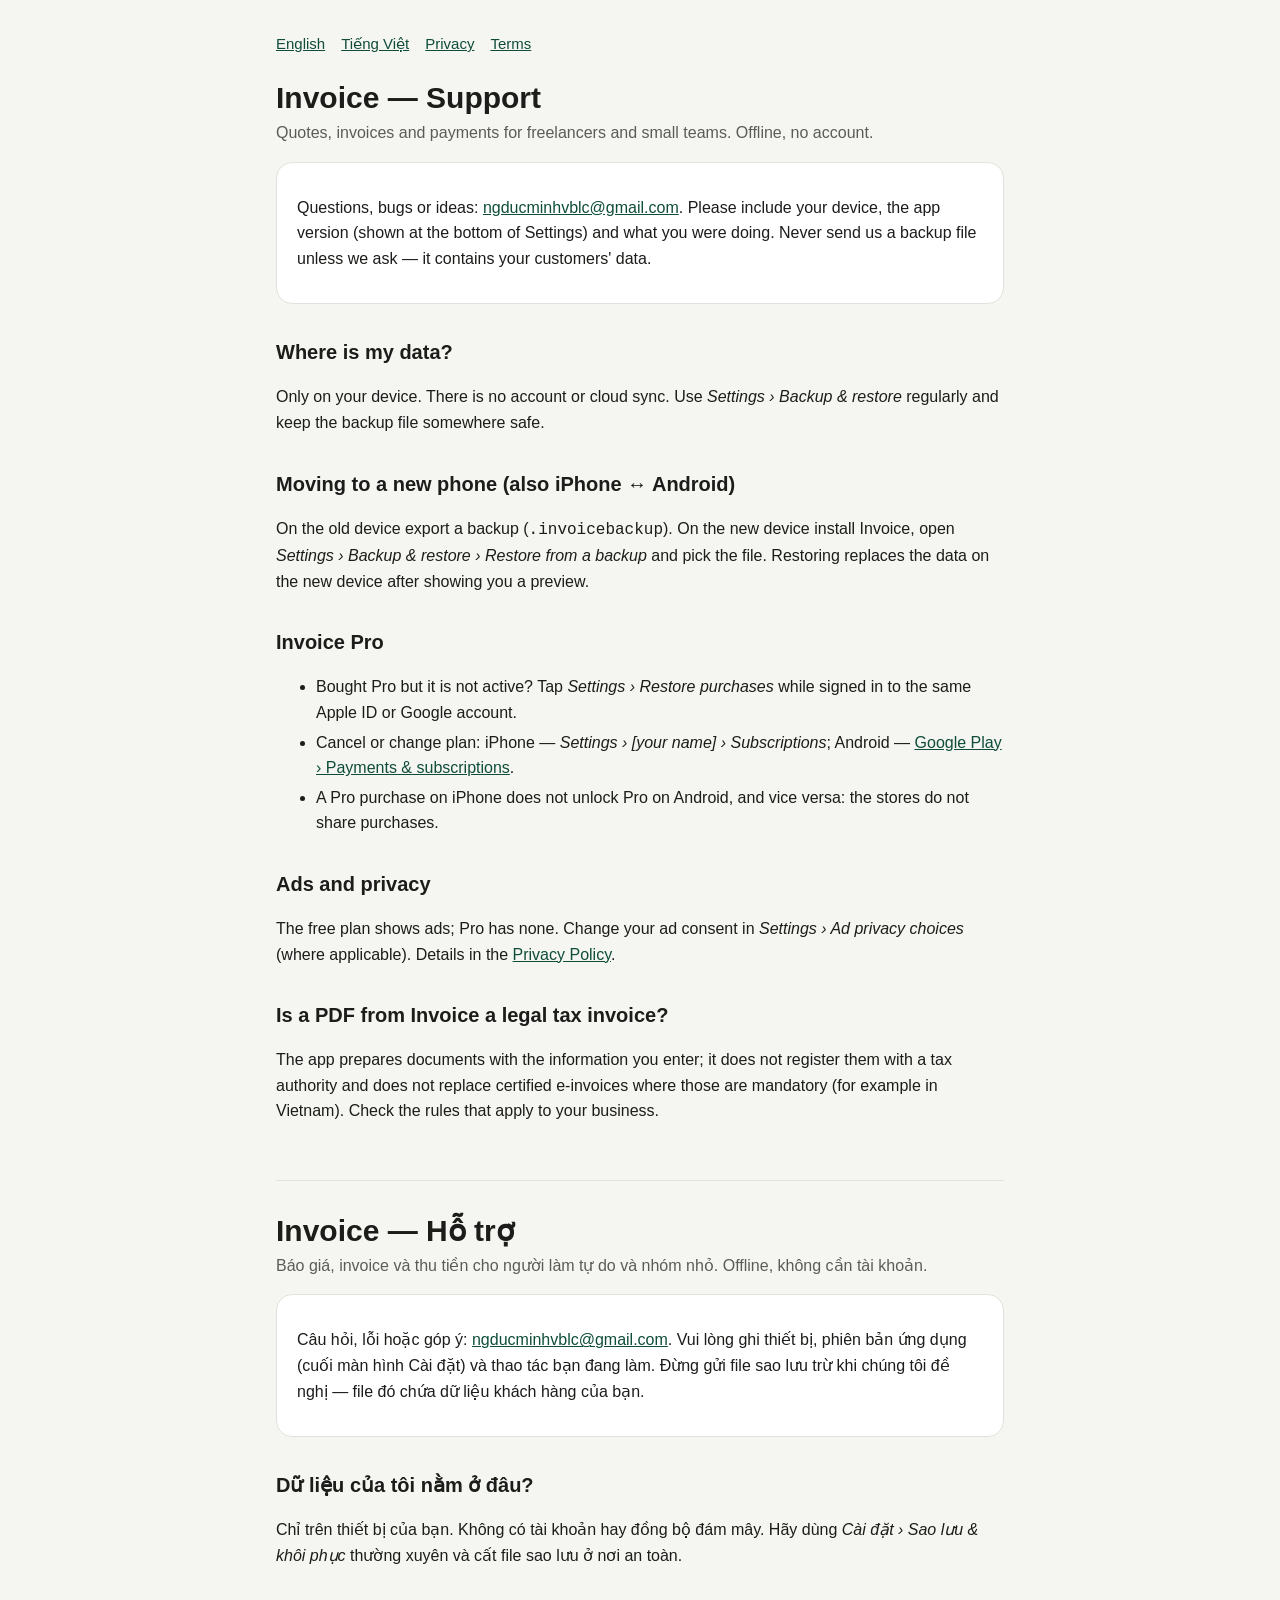
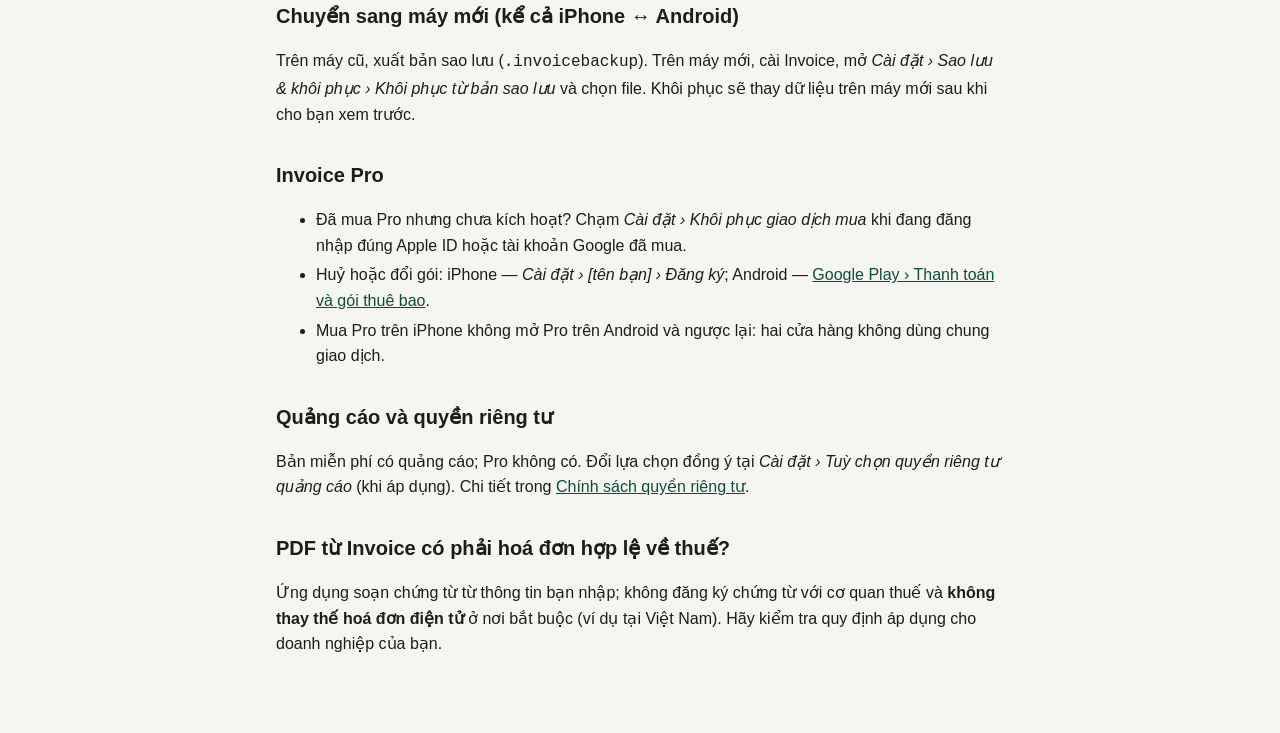
==== invoice/index.html @ 35cf1031 "Add Invoice support, privacy policy and terms pages - invoice/: support, privacy policy and terms (v" ====
<!doctype html>
<html lang="en">
<head>
<meta charset="utf-8">
<meta name="viewport" content="width=device-width, initial-scale=1">
<title>Invoice — Support</title>
<meta name="description" content="Support for the Invoice app: backups, moving devices, Invoice Pro and privacy.">
<style>
  :root { --bg:#F5F5F2; --surface:#FFFFFF; --text:#1C1C1A; --muted:#5B5B57; --brand:#0F4D3A; --line:#E2E2DC; }
  @media (prefers-color-scheme: dark) { :root { --bg:#111311; --surface:#1A1D1B; --text:#ECECE8; --muted:#A4A6A0; --brand:#46C590; --line:#2C302D; } }
  * { box-sizing: border-box; }
  body { margin:0; background:var(--bg); color:var(--text); font:16px/1.6 -apple-system, BlinkMacSystemFont, "Segoe UI", Roboto, sans-serif; }
  main { max-width:760px; margin:0 auto; padding:32px 16px 64px; }
  nav { display:flex; gap:16px; flex-wrap:wrap; font-size:15px; margin-bottom:24px; }
  a { color:var(--brand); }
  h1 { font-size:30px; line-height:1.2; margin:0 0 4px; }
  h2 { font-size:20px; margin:32px 0 8px; }
  .meta { color:var(--muted); margin:0 0 16px; }
  .card { background:var(--surface); border:1px solid var(--line); border-radius:16px; padding:16px 20px; }
  section + section { margin-top:56px; padding-top:32px; border-top:1px solid var(--line); }
  li { margin:4px 0; }
</style>
</head>
<body>
<main>
<nav><a href="#en">English</a><a href="#vi">Tiếng Việt</a><a href="privacy.html">Privacy</a><a href="terms.html">Terms</a></nav>

<section id="en" lang="en">
<h1>Invoice — Support</h1>
<p class="meta">Quotes, invoices and payments for freelancers and small teams. Offline, no account.</p>
<div class="card"><p>Questions, bugs or ideas: <a href="mailto:ngducminhvblc@gmail.com">ngducminhvblc@gmail.com</a>. Please include your device, the app version
(shown at the bottom of Settings) and what you were doing. Never send us a backup file unless we ask — it contains your customers' data.</p></div>

<h2>Where is my data?</h2>
<p>Only on your device. There is no account or cloud sync. Use <em>Settings › Backup &amp; restore</em> regularly and keep the backup file somewhere safe.</p>

<h2>Moving to a new phone (also iPhone ↔ Android)</h2>
<p>On the old device export a backup (<code>.invoicebackup</code>). On the new device install Invoice, open <em>Settings › Backup &amp; restore › Restore from a backup</em>
and pick the file. Restoring replaces the data on the new device after showing you a preview.</p>

<h2>Invoice Pro</h2>
<ul>
  <li>Bought Pro but it is not active? Tap <em>Settings › Restore purchases</em> while signed in to the same Apple ID or Google account.</li>
  <li>Cancel or change plan: iPhone — <em>Settings › [your name] › Subscriptions</em>; Android — <a href="https://play.google.com/store/account/subscriptions">Google Play › Payments &amp; subscriptions</a>.</li>
  <li>A Pro purchase on iPhone does not unlock Pro on Android, and vice versa: the stores do not share purchases.</li>
</ul>

<h2>Ads and privacy</h2>
<p>The free plan shows ads; Pro has none. Change your ad consent in <em>Settings › Ad privacy choices</em> (where applicable). Details in the <a href="privacy.html">Privacy Policy</a>.</p>

<h2>Is a PDF from Invoice a legal tax invoice?</h2>
<p>The app prepares documents with the information you enter; it does not register them with a tax authority and does not replace certified e-invoices
where those are mandatory (for example in Vietnam). Check the rules that apply to your business.</p>
</section>

<section id="vi" lang="vi">
<h1>Invoice — Hỗ trợ</h1>
<p class="meta">Báo giá, invoice và thu tiền cho người làm tự do và nhóm nhỏ. Offline, không cần tài khoản.</p>
<div class="card"><p>Câu hỏi, lỗi hoặc góp ý: <a href="mailto:ngducminhvblc@gmail.com">ngducminhvblc@gmail.com</a>. Vui lòng ghi thiết bị, phiên bản ứng dụng
(cuối màn hình Cài đặt) và thao tác bạn đang làm. Đừng gửi file sao lưu trừ khi chúng tôi đề nghị — file đó chứa dữ liệu khách hàng của bạn.</p></div>

<h2>Dữ liệu của tôi nằm ở đâu?</h2>
<p>Chỉ trên thiết bị của bạn. Không có tài khoản hay đồng bộ đám mây. Hãy dùng <em>Cài đặt › Sao lưu &amp; khôi phục</em> thường xuyên và cất file sao lưu ở nơi an toàn.</p>

<h2>Chuyển sang máy mới (kể cả iPhone ↔ Android)</h2>
<p>Trên máy cũ, xuất bản sao lưu (<code>.invoicebackup</code>). Trên máy mới, cài Invoice, mở <em>Cài đặt › Sao lưu &amp; khôi phục › Khôi phục từ bản sao lưu</em> và chọn file.
Khôi phục sẽ thay dữ liệu trên máy mới sau khi cho bạn xem trước.</p>

<h2>Invoice Pro</h2>
<ul>
  <li>Đã mua Pro nhưng chưa kích hoạt? Chạm <em>Cài đặt › Khôi phục giao dịch mua</em> khi đang đăng nhập đúng Apple ID hoặc tài khoản Google đã mua.</li>
  <li>Huỷ hoặc đổi gói: iPhone — <em>Cài đặt › [tên bạn] › Đăng ký</em>; Android — <a href="https://play.google.com/store/account/subscriptions">Google Play › Thanh toán và gói thuê bao</a>.</li>
  <li>Mua Pro trên iPhone không mở Pro trên Android và ngược lại: hai cửa hàng không dùng chung giao dịch.</li>
</ul>

<h2>Quảng cáo và quyền riêng tư</h2>
<p>Bản miễn phí có quảng cáo; Pro không có. Đổi lựa chọn đồng ý tại <em>Cài đặt › Tuỳ chọn quyền riêng tư quảng cáo</em> (khi áp dụng). Chi tiết trong <a href="privacy.html">Chính sách quyền riêng tư</a>.</p>

<h2>PDF từ Invoice có phải hoá đơn hợp lệ về thuế?</h2>
<p>Ứng dụng soạn chứng từ từ thông tin bạn nhập; không đăng ký chứng từ với cơ quan thuế và <strong>không thay thế hoá đơn điện tử</strong> ở nơi bắt buộc
(ví dụ tại Việt Nam). Hãy kiểm tra quy định áp dụng cho doanh nghiệp của bạn.</p>
</section>

</main>
</body>
</html>
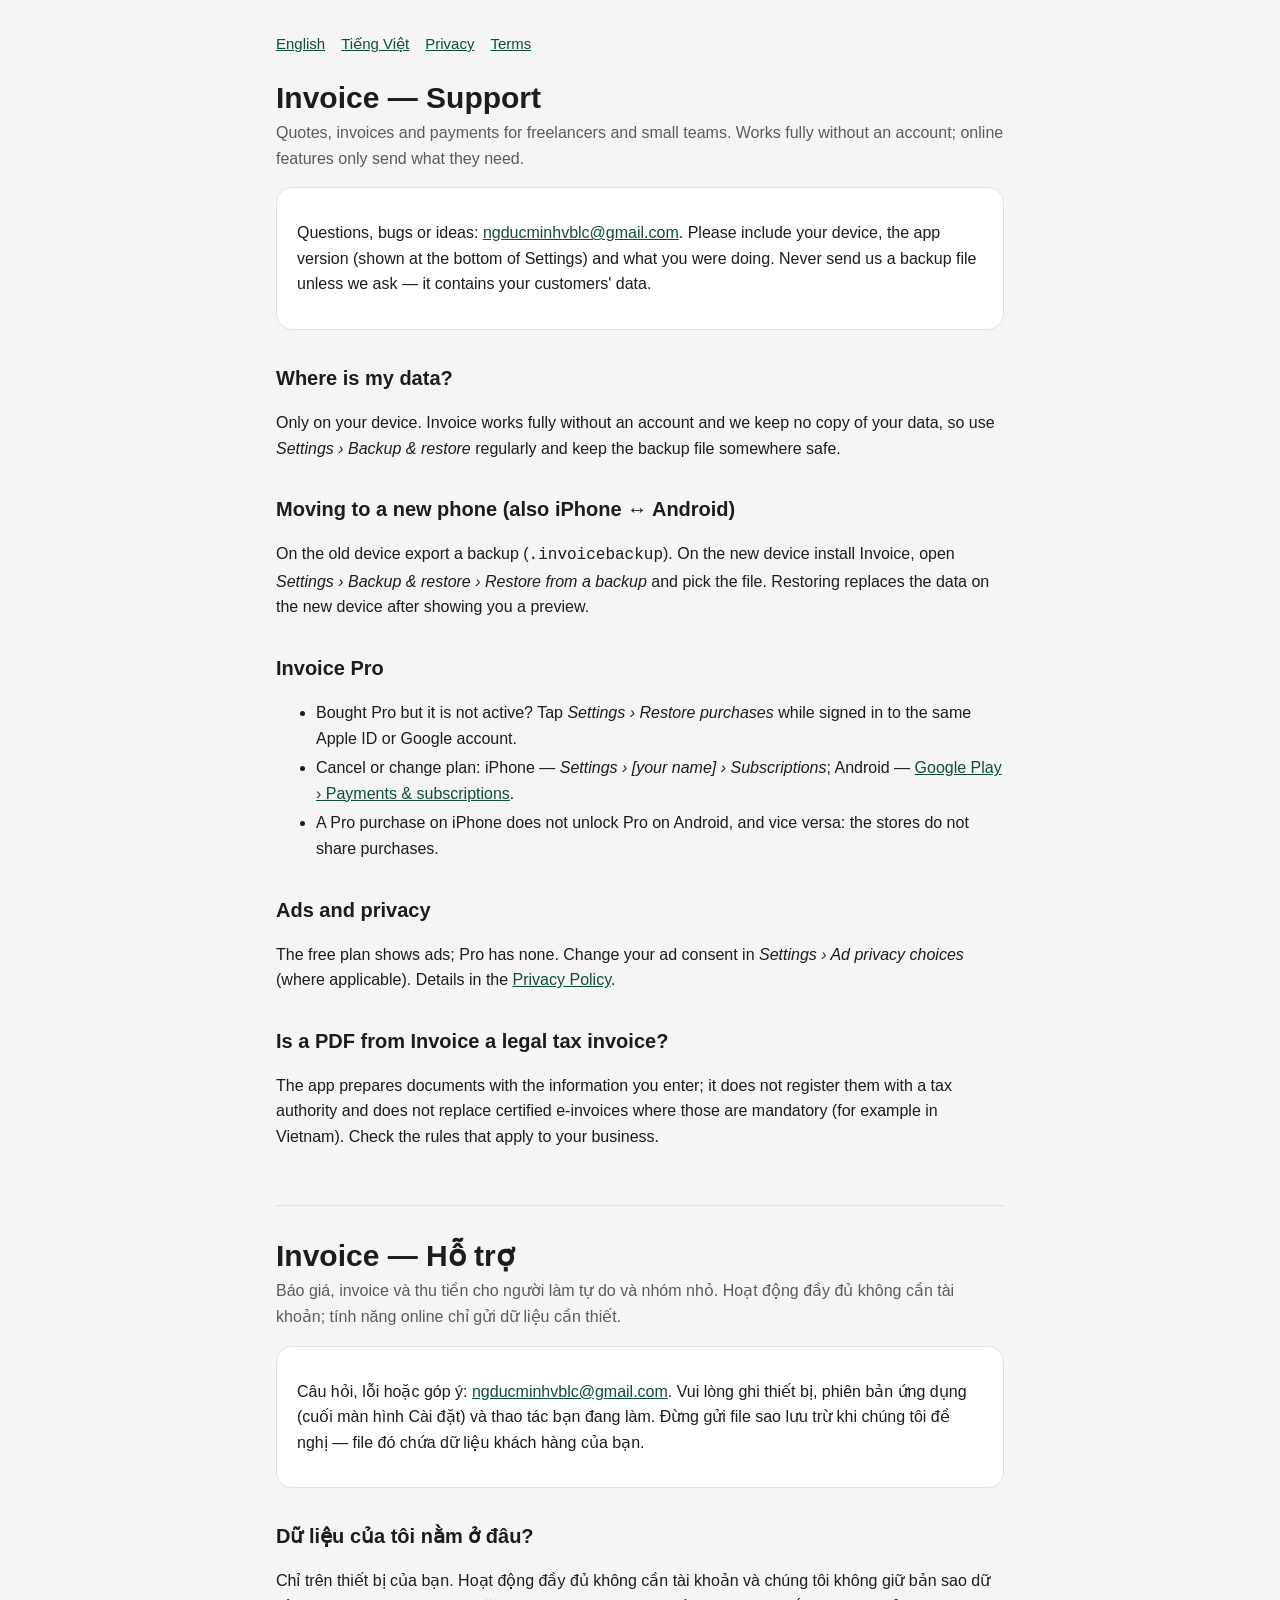
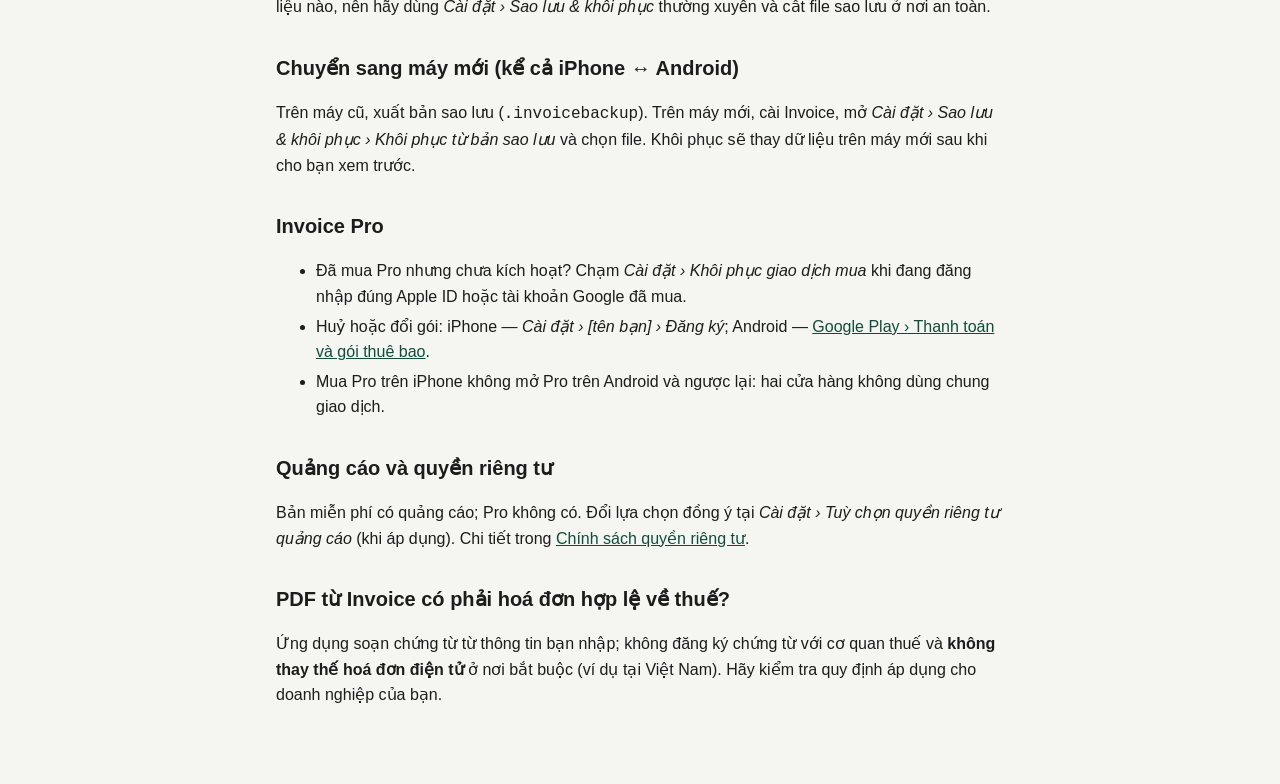
==== commit dd9e9dcb: "docs: update Invoice privacy policy and terms for the 1.0 release Discloses the on-demand exchange-r" ====
--- a/invoice/index.html
+++ b/invoice/index.html
@@ -27,12 +27,13 @@
 
 <section id="en" lang="en">
 <h1>Invoice — Support</h1>
-<p class="meta">Quotes, invoices and payments for freelancers and small teams. Offline, no account.</p>
+<p class="meta">Quotes, invoices and payments for freelancers and small teams. Works fully without an account; online features only send what they need.</p>
 <div class="card"><p>Questions, bugs or ideas: <a href="mailto:ngducminhvblc@gmail.com">ngducminhvblc@gmail.com</a>. Please include your device, the app version
 (shown at the bottom of Settings) and what you were doing. Never send us a backup file unless we ask — it contains your customers' data.</p></div>
 
 <h2>Where is my data?</h2>
-<p>Only on your device. There is no account or cloud sync. Use <em>Settings › Backup &amp; restore</em> regularly and keep the backup file somewhere safe.</p>
+<p>Only on your device. Invoice works fully without an account and we keep no copy of your data, so use
+<em>Settings › Backup &amp; restore</em> regularly and keep the backup file somewhere safe.</p>
 
 <h2>Moving to a new phone (also iPhone ↔ Android)</h2>
 <p>On the old device export a backup (<code>.invoicebackup</code>). On the new device install Invoice, open <em>Settings › Backup &amp; restore › Restore from a backup</em>
@@ -55,12 +56,13 @@
 
 <section id="vi" lang="vi">
 <h1>Invoice — Hỗ trợ</h1>
-<p class="meta">Báo giá, invoice và thu tiền cho người làm tự do và nhóm nhỏ. Offline, không cần tài khoản.</p>
+<p class="meta">Báo giá, invoice và thu tiền cho người làm tự do và nhóm nhỏ. Hoạt động đầy đủ không cần tài khoản; tính năng online chỉ gửi dữ liệu cần thiết.</p>
 <div class="card"><p>Câu hỏi, lỗi hoặc góp ý: <a href="mailto:ngducminhvblc@gmail.com">ngducminhvblc@gmail.com</a>. Vui lòng ghi thiết bị, phiên bản ứng dụng
 (cuối màn hình Cài đặt) và thao tác bạn đang làm. Đừng gửi file sao lưu trừ khi chúng tôi đề nghị — file đó chứa dữ liệu khách hàng của bạn.</p></div>
 
 <h2>Dữ liệu của tôi nằm ở đâu?</h2>
-<p>Chỉ trên thiết bị của bạn. Không có tài khoản hay đồng bộ đám mây. Hãy dùng <em>Cài đặt › Sao lưu &amp; khôi phục</em> thường xuyên và cất file sao lưu ở nơi an toàn.</p>
+<p>Chỉ trên thiết bị của bạn. Hoạt động đầy đủ không cần tài khoản và chúng tôi không giữ bản sao dữ liệu nào, nên hãy dùng
+<em>Cài đặt › Sao lưu &amp; khôi phục</em> thường xuyên và cất file sao lưu ở nơi an toàn.</p>
 
 <h2>Chuyển sang máy mới (kể cả iPhone ↔ Android)</h2>
 <p>Trên máy cũ, xuất bản sao lưu (<code>.invoicebackup</code>). Trên máy mới, cài Invoice, mở <em>Cài đặt › Sao lưu &amp; khôi phục › Khôi phục từ bản sao lưu</em> và chọn file.
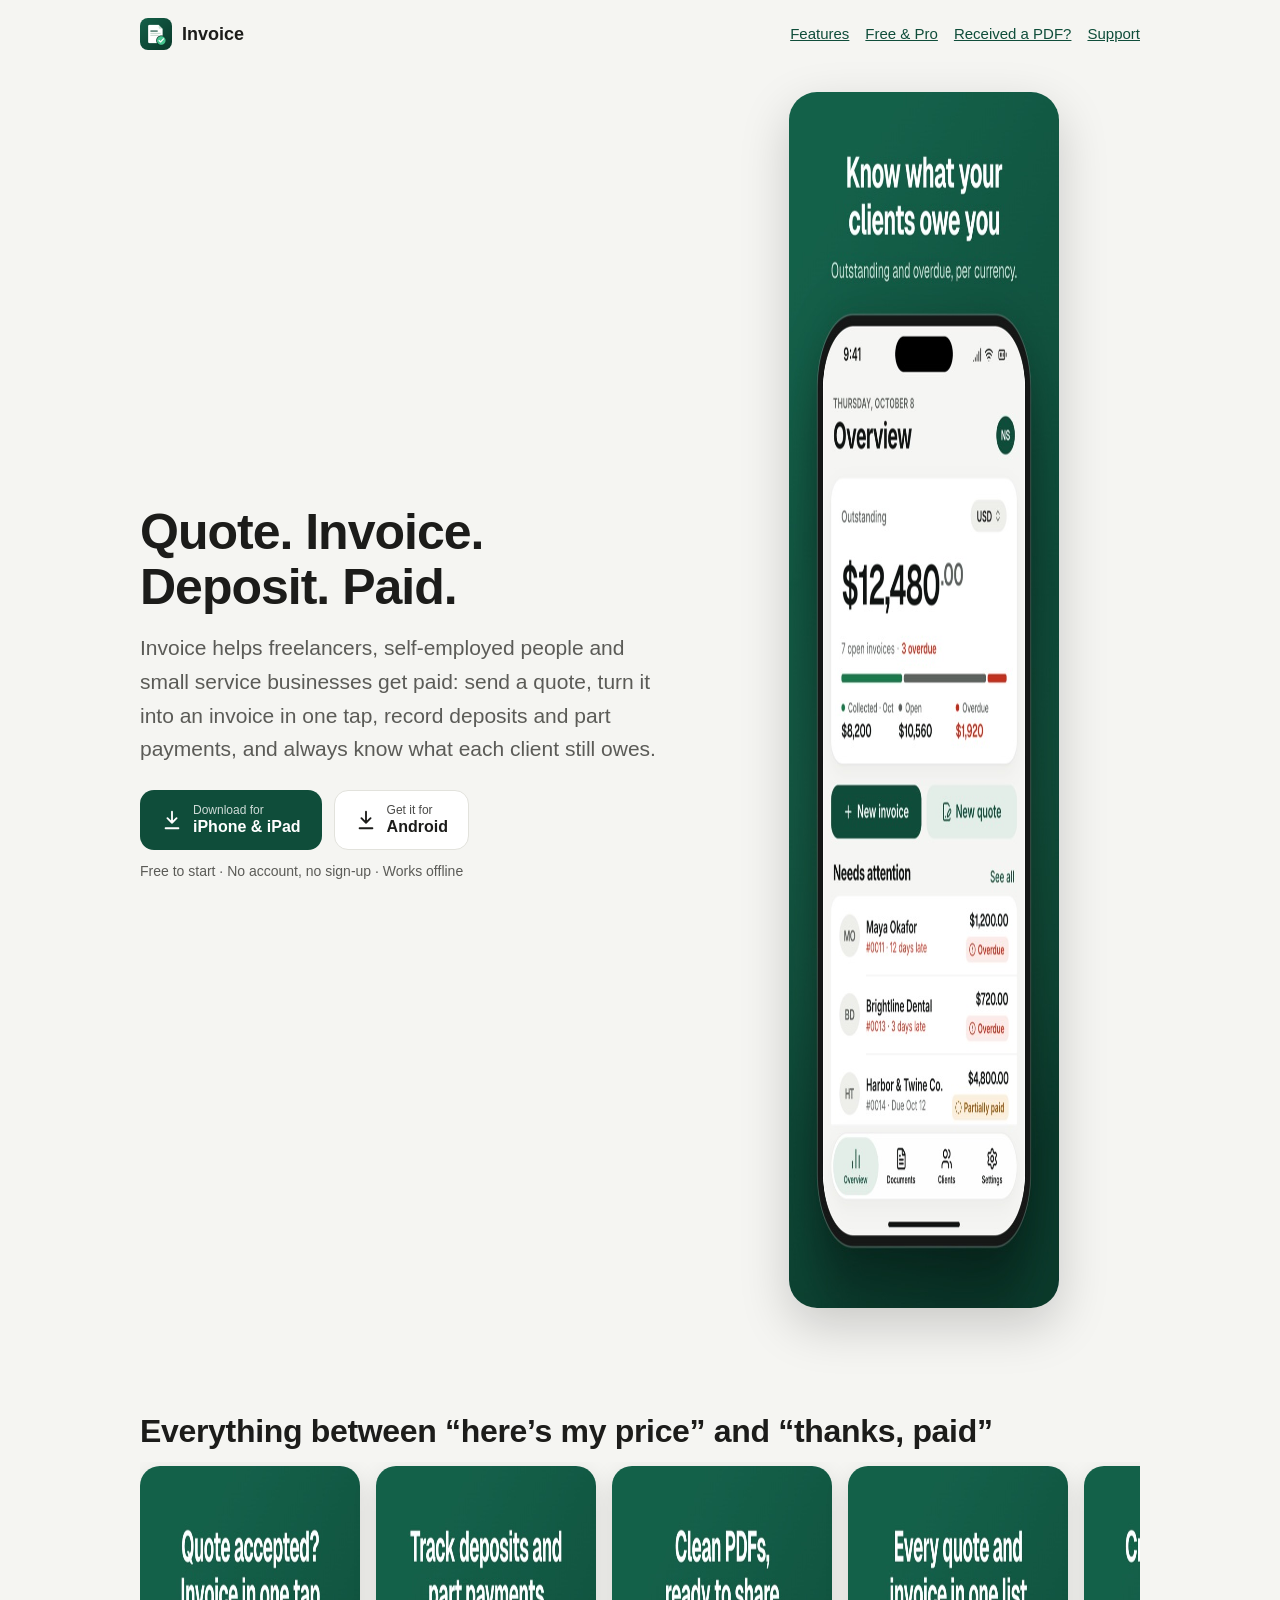
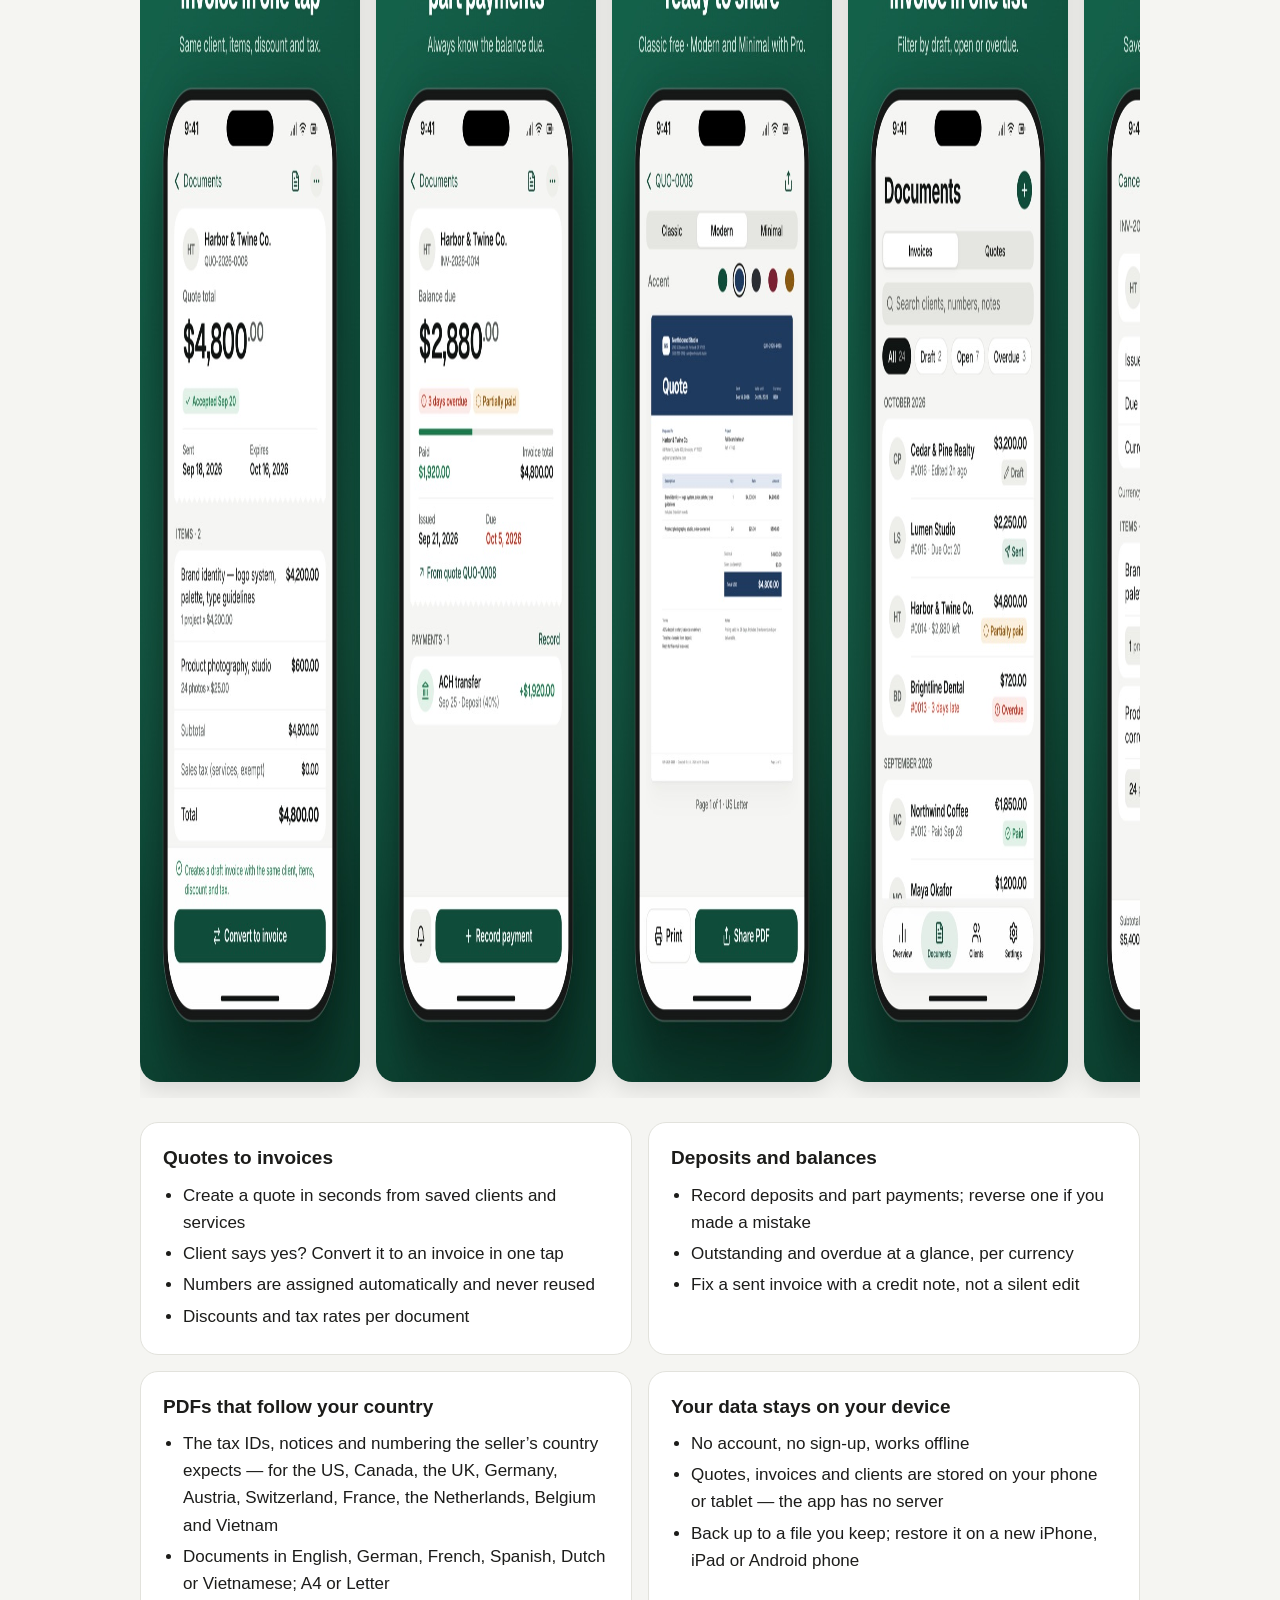
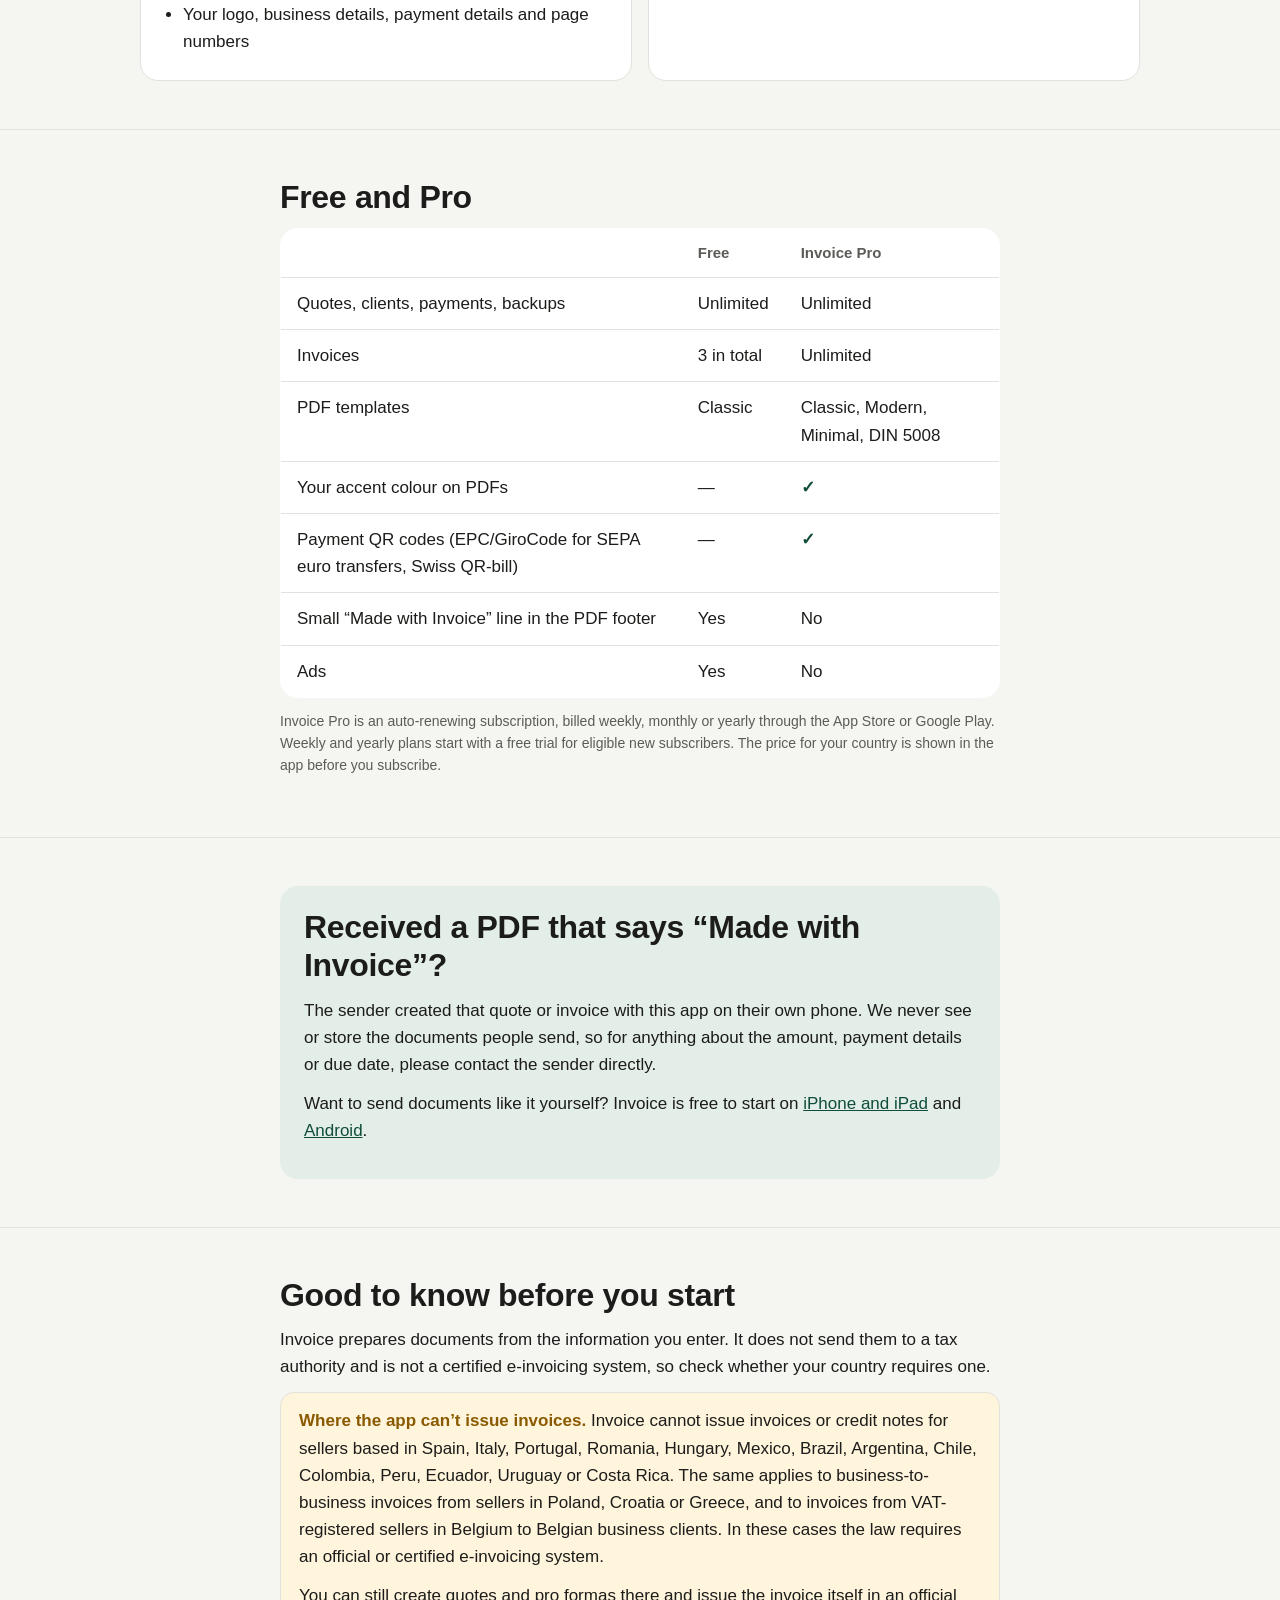
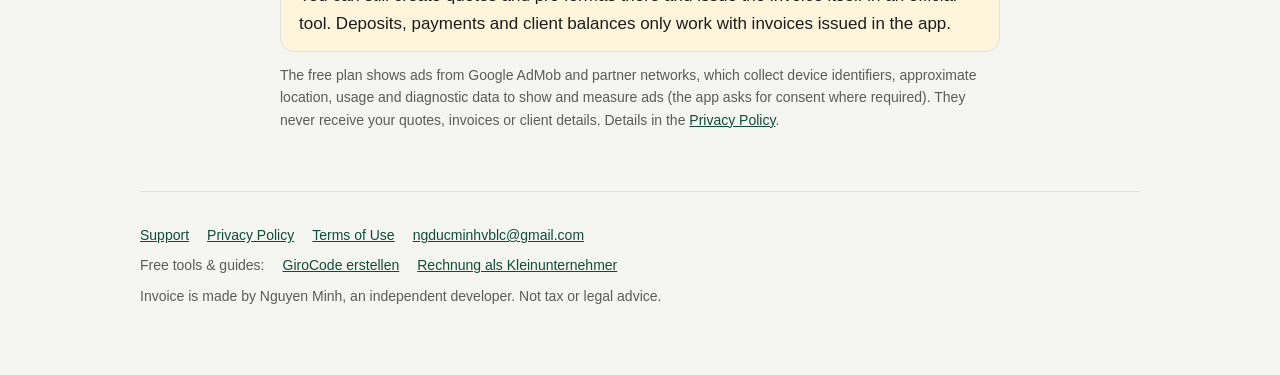
==== commit 1ef2b97c: "Add the Invoice landing page, a German Kleinunternehmer guide and a GiroCode generator" ====
--- a/invoice/index.html
+++ b/invoice/index.html
@@ -3,86 +3,160 @@
 <head>
 <meta charset="utf-8">
 <meta name="viewport" content="width=device-width, initial-scale=1">
-<title>Invoice — Support</title>
-<meta name="description" content="Support for the Invoice app: backups, moving devices, Invoice Pro and privacy.">
-<style>
-  :root { --bg:#F5F5F2; --surface:#FFFFFF; --text:#1C1C1A; --muted:#5B5B57; --brand:#0F4D3A; --line:#E2E2DC; }
-  @media (prefers-color-scheme: dark) { :root { --bg:#111311; --surface:#1A1D1B; --text:#ECECE8; --muted:#A4A6A0; --brand:#46C590; --line:#2C302D; } }
-  * { box-sizing: border-box; }
-  body { margin:0; background:var(--bg); color:var(--text); font:16px/1.6 -apple-system, BlinkMacSystemFont, "Segoe UI", Roboto, sans-serif; }
-  main { max-width:760px; margin:0 auto; padding:32px 16px 64px; }
-  nav { display:flex; gap:16px; flex-wrap:wrap; font-size:15px; margin-bottom:24px; }
-  a { color:var(--brand); }
-  h1 { font-size:30px; line-height:1.2; margin:0 0 4px; }
-  h2 { font-size:20px; margin:32px 0 8px; }
-  .meta { color:var(--muted); margin:0 0 16px; }
-  .card { background:var(--surface); border:1px solid var(--line); border-radius:16px; padding:16px 20px; }
-  section + section { margin-top:56px; padding-top:32px; border-top:1px solid var(--line); }
-  li { margin:4px 0; }
-</style>
+<title>Invoice — quotes, invoices and deposits on iPhone, iPad and Android</title>
+<meta name="description" content="Send a quote, turn it into an invoice in one tap, record deposits and part payments, and see what each client still owes. Works offline, no account.">
+<meta name="campaign" content="landing">
+<link rel="canonical" href="https://minhvblc.github.io/invoice/">
+<meta property="og:type" content="website">
+<meta property="og:title" content="Invoice — quotes, invoices and deposits">
+<meta property="og:description" content="Quote → invoice → deposit → paid. Works offline, no account, your data stays on your phone.">
+<meta property="og:url" content="https://minhvblc.github.io/invoice/">
+<meta property="og:image" content="https://minhvblc.github.io/invoice/img/01-overview.jpg">
+<link rel="icon" href="icon.png">
+<link rel="apple-touch-icon" href="icon.png">
+<link rel="stylesheet" href="site.css">
+<script type="application/ld+json">
+{
+  "@context": "https://schema.org",
+  "@type": "SoftwareApplication",
+  "name": "Invoice – Quotes & Payments",
+  "applicationCategory": "BusinessApplication",
+  "operatingSystem": "iOS, iPadOS, Android",
+  "offers": { "@type": "Offer", "price": "0", "priceCurrency": "USD" },
+  "url": "https://minhvblc.github.io/invoice/"
+}
+</script>
 </head>
 <body>
-<main>
-<nav><a href="#en">English</a><a href="#vi">Tiếng Việt</a><a href="privacy.html">Privacy</a><a href="terms.html">Terms</a></nav>
+<div class="wrap">
+<header class="top">
+  <a class="brand" href="./"><img src="icon.png" alt="">Invoice</a>
+  <nav><a href="#features">Features</a><a href="#pricing">Free &amp; Pro</a><a href="#made-with">Received a PDF?</a><a href="support.html">Support</a></nav>
+</header>
 
-<section id="en" lang="en">
-<h1>Invoice — Support</h1>
-<p class="meta">Quotes, invoices and payments for freelancers and small teams. Works fully without an account; online features only send what they need.</p>
-<div class="card"><p>Questions, bugs or ideas: <a href="mailto:ngducminhvblc@gmail.com">ngducminhvblc@gmail.com</a>. Please include your device, the app version
-(shown at the bottom of Settings) and what you were doing. Never send us a backup file unless we ask — it contains your customers' data.</p></div>
+<div class="hero">
+  <div>
+    <h1>Quote. Invoice. Deposit. Paid.</h1>
+    <p class="lead">Invoice helps freelancers, self-employed people and small service businesses get paid: send a quote, turn it into an invoice in one tap,
+      record deposits and part payments, and always know what each client still owes.</p>
+    <div class="cta">
+      <a class="btn primary" data-store="ios" href="https://apps.apple.com/app/apple-store/id6825215204?mt=8&amp;ct=landing">
+        <svg viewBox="0 0 24 24" fill="none" stroke="currentColor" stroke-width="2" stroke-linecap="round" stroke-linejoin="round" aria-hidden="true"><path d="M12 3v12m0 0l-5-5m5 5l5-5M5 21h14"/></svg>
+        <span><span class="sub">Download for</span><span class="main">iPhone &amp; iPad</span></span></a>
+      <a class="btn secondary" data-store="android" href="https://play.google.com/store/apps/details?id=com.minh.invoice&amp;referrer=utm_source%3Dlanding%26utm_medium%3Dweb%26utm_campaign%3Dlanding">
+        <svg viewBox="0 0 24 24" fill="none" stroke="currentColor" stroke-width="2" stroke-linecap="round" stroke-linejoin="round" aria-hidden="true"><path d="M12 3v12m0 0l-5-5m5 5l5-5M5 21h14"/></svg>
+        <span><span class="sub">Get it for</span><span class="main">Android</span></span></a>
+    </div>
+    <p class="muted small">Free to start · No account, no sign-up · Works offline</p>
+  </div>
+  <img class="shot" src="img/01-overview.jpg" width="560" height="1216" alt="Invoice overview screen: outstanding balance, open and overdue invoices, and clients that need attention">
+</div>
+</div>
 
-<h2>Where is my data?</h2>
-<p>Only on your device. Invoice works fully without an account and we keep no copy of your data, so use
-<em>Settings › Backup &amp; restore</em> regularly and keep the backup file somewhere safe.</p>
-
-<h2>Moving to a new phone (also iPhone ↔ Android)</h2>
-<p>On the old device export a backup (<code>.invoicebackup</code>). On the new device install Invoice, open <em>Settings › Backup &amp; restore › Restore from a backup</em>
-and pick the file. Restoring replaces the data on the new device after showing you a preview.</p>
-
-<h2>Invoice Pro</h2>
-<ul>
-  <li>Bought Pro but it is not active? Tap <em>Settings › Restore purchases</em> while signed in to the same Apple ID or Google account.</li>
-  <li>Cancel or change plan: iPhone — <em>Settings › [your name] › Subscriptions</em>; Android — <a href="https://play.google.com/store/account/subscriptions">Google Play › Payments &amp; subscriptions</a>.</li>
-  <li>A Pro purchase on iPhone does not unlock Pro on Android, and vice versa: the stores do not share purchases.</li>
-</ul>
-
-<h2>Ads and privacy</h2>
-<p>The free plan shows ads; Pro has none. Change your ad consent in <em>Settings › Ad privacy choices</em> (where applicable). Details in the <a href="privacy.html">Privacy Policy</a>.</p>
-
-<h2>Is a PDF from Invoice a legal tax invoice?</h2>
-<p>The app prepares documents with the information you enter; it does not register them with a tax authority and does not replace certified e-invoices
-where those are mandatory (for example in Vietnam). Check the rules that apply to your business.</p>
+<section id="features">
+<div class="wrap">
+  <h2>Everything between “here’s my price” and “thanks, paid”</h2>
+  <div class="shots" role="list">
+    <img role="listitem" src="img/04-convert-quote.jpg" width="560" height="1216" loading="lazy" alt="An accepted quote with a Convert to invoice button">
+    <img role="listitem" src="img/05-payments.jpg" width="560" height="1216" loading="lazy" alt="An invoice with a 40% deposit recorded and the balance due">
+    <img role="listitem" src="img/06-pdf.jpg" width="560" height="1216" loading="lazy" alt="PDF preview with Classic, Modern and Minimal templates and accent colours">
+    <img role="listitem" src="img/02-documents.jpg" width="560" height="1216" loading="lazy" alt="List of quotes and invoices with their status">
+    <img role="listitem" src="img/03-editor.jpg" width="560" height="1216" loading="lazy" alt="Document editor with client, items, discount and tax">
+  </div>
+  <div class="grid" style="margin-top:24px">
+    <div class="card">
+      <h3>Quotes to invoices</h3>
+      <ul>
+        <li>Create a quote in seconds from saved clients and services</li>
+        <li>Client says yes? Convert it to an invoice in one tap</li>
+        <li>Numbers are assigned automatically and never reused</li>
+        <li>Discounts and tax rates per document</li>
+      </ul>
+    </div>
+    <div class="card">
+      <h3>Deposits and balances</h3>
+      <ul>
+        <li>Record deposits and part payments; reverse one if you made a mistake</li>
+        <li>Outstanding and overdue at a glance, per currency</li>
+        <li>Fix a sent invoice with a credit note, not a silent edit</li>
+      </ul>
+    </div>
+    <div class="card">
+      <h3>PDFs that follow your country</h3>
+      <ul>
+        <li>The tax IDs, notices and numbering the seller’s country expects — for the US, Canada, the UK, Germany, Austria, Switzerland, France, the Netherlands, Belgium and Vietnam</li>
+        <li>Documents in English, German, French, Spanish, Dutch or Vietnamese; A4 or Letter</li>
+        <li>Your logo, business details, payment details and page numbers</li>
+      </ul>
+    </div>
+    <div class="card">
+      <h3>Your data stays on your device</h3>
+      <ul>
+        <li>No account, no sign-up, works offline</li>
+        <li>Quotes, invoices and clients are stored on your phone or tablet — the app has no server</li>
+        <li>Back up to a file you keep; restore it on a new iPhone, iPad or Android phone</li>
+      </ul>
+    </div>
+  </div>
+</div>
 </section>
 
-<section id="vi" lang="vi">
-<h1>Invoice — Hỗ trợ</h1>
-<p class="meta">Báo giá, invoice và thu tiền cho người làm tự do và nhóm nhỏ. Hoạt động đầy đủ không cần tài khoản; tính năng online chỉ gửi dữ liệu cần thiết.</p>
-<div class="card"><p>Câu hỏi, lỗi hoặc góp ý: <a href="mailto:ngducminhvblc@gmail.com">ngducminhvblc@gmail.com</a>. Vui lòng ghi thiết bị, phiên bản ứng dụng
-(cuối màn hình Cài đặt) và thao tác bạn đang làm. Đừng gửi file sao lưu trừ khi chúng tôi đề nghị — file đó chứa dữ liệu khách hàng của bạn.</p></div>
-
-<h2>Dữ liệu của tôi nằm ở đâu?</h2>
-<p>Chỉ trên thiết bị của bạn. Hoạt động đầy đủ không cần tài khoản và chúng tôi không giữ bản sao dữ liệu nào, nên hãy dùng
-<em>Cài đặt › Sao lưu &amp; khôi phục</em> thường xuyên và cất file sao lưu ở nơi an toàn.</p>
-
-<h2>Chuyển sang máy mới (kể cả iPhone ↔ Android)</h2>
-<p>Trên máy cũ, xuất bản sao lưu (<code>.invoicebackup</code>). Trên máy mới, cài Invoice, mở <em>Cài đặt › Sao lưu &amp; khôi phục › Khôi phục từ bản sao lưu</em> và chọn file.
-Khôi phục sẽ thay dữ liệu trên máy mới sau khi cho bạn xem trước.</p>
-
-<h2>Invoice Pro</h2>
-<ul>
-  <li>Đã mua Pro nhưng chưa kích hoạt? Chạm <em>Cài đặt › Khôi phục giao dịch mua</em> khi đang đăng nhập đúng Apple ID hoặc tài khoản Google đã mua.</li>
-  <li>Huỷ hoặc đổi gói: iPhone — <em>Cài đặt › [tên bạn] › Đăng ký</em>; Android — <a href="https://play.google.com/store/account/subscriptions">Google Play › Thanh toán và gói thuê bao</a>.</li>
-  <li>Mua Pro trên iPhone không mở Pro trên Android và ngược lại: hai cửa hàng không dùng chung giao dịch.</li>
-</ul>
-
-<h2>Quảng cáo và quyền riêng tư</h2>
-<p>Bản miễn phí có quảng cáo; Pro không có. Đổi lựa chọn đồng ý tại <em>Cài đặt › Tuỳ chọn quyền riêng tư quảng cáo</em> (khi áp dụng). Chi tiết trong <a href="privacy.html">Chính sách quyền riêng tư</a>.</p>
-
-<h2>PDF từ Invoice có phải hoá đơn hợp lệ về thuế?</h2>
-<p>Ứng dụng soạn chứng từ từ thông tin bạn nhập; không đăng ký chứng từ với cơ quan thuế và <strong>không thay thế hoá đơn điện tử</strong> ở nơi bắt buộc
-(ví dụ tại Việt Nam). Hãy kiểm tra quy định áp dụng cho doanh nghiệp của bạn.</p>
+<section id="pricing">
+<div class="wrap narrow">
+  <h2>Free and Pro</h2>
+  <table class="plans">
+    <tr><th></th><th>Free</th><th>Invoice Pro</th></tr>
+    <tr><td>Quotes, clients, payments, backups</td><td>Unlimited</td><td>Unlimited</td></tr>
+    <tr><td>Invoices</td><td>3 in total</td><td>Unlimited</td></tr>
+    <tr><td>PDF templates</td><td>Classic</td><td>Classic, Modern, Minimal, DIN 5008</td></tr>
+    <tr><td>Your accent colour on PDFs</td><td>—</td><td class="check">✓</td></tr>
+    <tr><td>Payment QR codes (EPC/GiroCode for SEPA euro transfers, Swiss QR-bill)</td><td>—</td><td class="check">✓</td></tr>
+    <tr><td>Small “Made with Invoice” line in the PDF footer</td><td>Yes</td><td>No</td></tr>
+    <tr><td>Ads</td><td>Yes</td><td>No</td></tr>
+  </table>
+  <p class="muted small" style="margin-top:12px">Invoice Pro is an auto-renewing subscription, billed weekly, monthly or yearly through the App Store or Google Play.
+    Weekly and yearly plans start with a free trial for eligible new subscribers. The price for your country is shown in the app before you subscribe.</p>
+</div>
 </section>
 
-</main>
+<section id="made-with">
+<div class="wrap narrow">
+  <div class="callout">
+    <h2>Received a PDF that says “Made with Invoice”?</h2>
+    <p>The sender created that quote or invoice with this app on their own phone. We never see or store the documents people send,
+      so for anything about the amount, payment details or due date, please contact the sender directly.</p>
+    <p>Want to send documents like it yourself? Invoice is free to start on <a data-store="ios" href="https://apps.apple.com/app/apple-store/id6825215204?mt=8&amp;ct=landing">iPhone and iPad</a>
+      and <a data-store="android" href="https://play.google.com/store/apps/details?id=com.minh.invoice&amp;referrer=utm_source%3Dlanding%26utm_medium%3Dweb%26utm_campaign%3Dlanding">Android</a>.</p>
+  </div>
+</div>
+</section>
+
+<section id="limits">
+<div class="wrap narrow">
+  <h2>Good to know before you start</h2>
+  <p>Invoice prepares documents from the information you enter. It does not send them to a tax authority and is not a certified e-invoicing system,
+    so check whether your country requires one.</p>
+  <div class="note">
+    <p><strong>Where the app can’t issue invoices.</strong> Invoice cannot issue invoices or credit notes for sellers based in Spain, Italy, Portugal, Romania, Hungary,
+      Mexico, Brazil, Argentina, Chile, Colombia, Peru, Ecuador, Uruguay or Costa Rica. The same applies to business-to-business invoices from sellers in Poland,
+      Croatia or Greece, and to invoices from VAT-registered sellers in Belgium to Belgian business clients. In these cases the law requires an official or certified
+      e-invoicing system.</p>
+    <p style="margin:0">You can still create quotes and pro formas there and issue the invoice itself in an official tool. Deposits, payments and client balances only work
+      with invoices issued in the app.</p>
+  </div>
+  <p class="muted small" style="margin-top:12px">The free plan shows ads from Google AdMob and partner networks, which collect device identifiers, approximate location,
+    usage and diagnostic data to show and measure ads (the app asks for consent where required). They never receive your quotes, invoices or client details.
+    Details in the <a href="privacy.html">Privacy Policy</a>.</p>
+</div>
+</section>
+
+<div class="wrap">
+<footer class="site">
+  <nav><a href="support.html">Support</a><a href="privacy.html">Privacy Policy</a><a href="terms.html">Terms of Use</a><a href="mailto:ngducminhvblc@gmail.com">ngducminhvblc@gmail.com</a></nav>
+  <nav><span>Free tools &amp; guides:</span><a href="de/girocode-erstellen.html" hreflang="de">GiroCode erstellen</a><a href="de/kleinunternehmer-rechnung.html" hreflang="de">Rechnung als Kleinunternehmer</a></nav>
+  <p>Invoice is made by Nguyen Minh, an independent developer. Not tax or legal advice.</p>
+</footer>
+</div>
+<script src="store-links.js"></script>
 </body>
 </html>
--- a/invoice/site.css
+++ b/invoice/site.css
@@ -0,0 +1,59 @@
+/* Dùng chung cho trang giới thiệu, trang SEO và công cụ web (docs/). Màu khớp trang hỗ trợ/quyền riêng tư. */
+:root { --bg:#F5F5F2; --surface:#FFFFFF; --text:#1C1C1A; --muted:#5B5B57; --brand:#0F4D3A; --brand-ink:#FFFFFF; --soft:#E4EEE9; --line:#E2E2DC; --warn:#8A5A00; --warn-bg:#FFF4DC; }
+@media (prefers-color-scheme: dark) { :root { --bg:#111311; --surface:#1A1D1B; --text:#ECECE8; --muted:#A4A6A0; --brand:#46C590; --brand-ink:#0B1F17; --soft:#1F2B25; --line:#2C302D; --warn:#F2C26B; --warn-bg:#2A2416; } }
+* { box-sizing:border-box; }
+html { -webkit-text-size-adjust:100%; }
+body { margin:0; background:var(--bg); color:var(--text); font:17px/1.6 -apple-system, BlinkMacSystemFont, "Segoe UI", Roboto, sans-serif; }
+a { color:var(--brand); }
+img { max-width:100%; }
+.wrap { max-width:1040px; margin:0 auto; padding:0 20px; }
+.narrow { max-width:760px; }
+header.top { display:flex; align-items:center; justify-content:space-between; gap:16px; padding:18px 0; }
+header.top .brand { display:flex; align-items:center; gap:10px; font-weight:700; font-size:18px; color:var(--text); text-decoration:none; }
+header.top .brand img { width:32px; height:32px; border-radius:8px; }
+header.top nav { display:flex; gap:16px; flex-wrap:wrap; font-size:15px; }
+h1 { font-size:clamp(32px, 5vw, 50px); line-height:1.1; letter-spacing:-0.02em; margin:0 0 16px; }
+h2 { font-size:clamp(24px, 3.2vw, 32px); line-height:1.2; letter-spacing:-0.01em; margin:0 0 12px; }
+h3 { font-size:19px; margin:0 0 6px; }
+p { margin:0 0 12px; }
+.lead { font-size:clamp(18px, 2.2vw, 21px); color:var(--muted); max-width:640px; }
+.muted { color:var(--muted); }
+.small { font-size:14px; }
+section { padding:48px 0; }
+section + section { border-top:1px solid var(--line); }
+.hero { display:grid; grid-template-columns:1.1fr 0.9fr; gap:40px; align-items:center; padding:24px 0 56px; }
+.hero .shot { justify-self:center; width:min(270px, 70vw); border-radius:28px; box-shadow:0 18px 50px rgba(0,0,0,0.18); }
+.cta { display:flex; flex-wrap:wrap; gap:12px; margin:24px 0 10px; }
+.btn { display:inline-flex; align-items:center; gap:10px; padding:13px 20px; border-radius:14px; font-weight:600; font-size:16px; text-decoration:none; border:1px solid transparent; }
+.btn svg { width:22px; height:22px; flex:none; }
+.btn.primary { background:var(--brand); color:var(--brand-ink); }
+.btn.secondary { background:var(--surface); color:var(--text); border-color:var(--line); }
+.btn .sub { display:block; font-size:12px; font-weight:500; opacity:0.8; line-height:1.1; }
+.btn .main { display:block; line-height:1.2; }
+.shots { display:flex; gap:16px; overflow-x:auto; scroll-snap-type:x mandatory; padding:4px 2px 16px; }
+.shots img { flex:none; width:220px; border-radius:20px; scroll-snap-align:start; box-shadow:0 8px 24px rgba(0,0,0,0.12); }
+.grid { display:grid; grid-template-columns:repeat(2, 1fr); gap:16px; }
+.card { background:var(--surface); border:1px solid var(--line); border-radius:18px; padding:20px 22px; }
+.card ul { margin:8px 0 0; padding-left:20px; }
+.card li { margin:4px 0; }
+.note { background:var(--warn-bg); color:var(--text); border-radius:14px; padding:14px 18px; border:1px solid var(--line); }
+.note strong { color:var(--warn); }
+.callout { background:var(--soft); border-radius:18px; padding:22px 24px; }
+table.plans { width:100%; border-collapse:collapse; background:var(--surface); border:1px solid var(--line); border-radius:18px; overflow:hidden; }
+table.plans th, table.plans td { text-align:left; padding:12px 16px; border-bottom:1px solid var(--line); vertical-align:top; }
+table.plans tr:last-child td { border-bottom:0; }
+table.plans th { font-size:15px; color:var(--muted); font-weight:600; }
+.check { color:var(--brand); font-weight:700; }
+footer.site { padding:32px 0 56px; color:var(--muted); font-size:14px; border-top:1px solid var(--line); }
+footer.site nav { display:flex; flex-wrap:wrap; gap:8px 18px; margin-bottom:8px; }
+label { display:block; font-weight:600; font-size:15px; margin:12px 0 4px; }
+input, select, textarea { width:100%; font:inherit; font-size:16px; padding:10px 12px; border-radius:10px; border:1px solid var(--line); background:var(--surface); color:var(--text); }
+.row { display:grid; grid-template-columns:1fr 1fr; gap:12px; }
+@media (max-width:760px) {
+  .hero { grid-template-columns:1fr; gap:24px; }
+  .hero .shot { width:min(280px, 80vw); }
+  .row { grid-template-columns:1fr; }
+  .grid { grid-template-columns:1fr; }
+  header.top nav a:not(:last-child) { display:none; }
+  table.plans th, table.plans td { padding:10px 10px; font-size:15px; }
+}
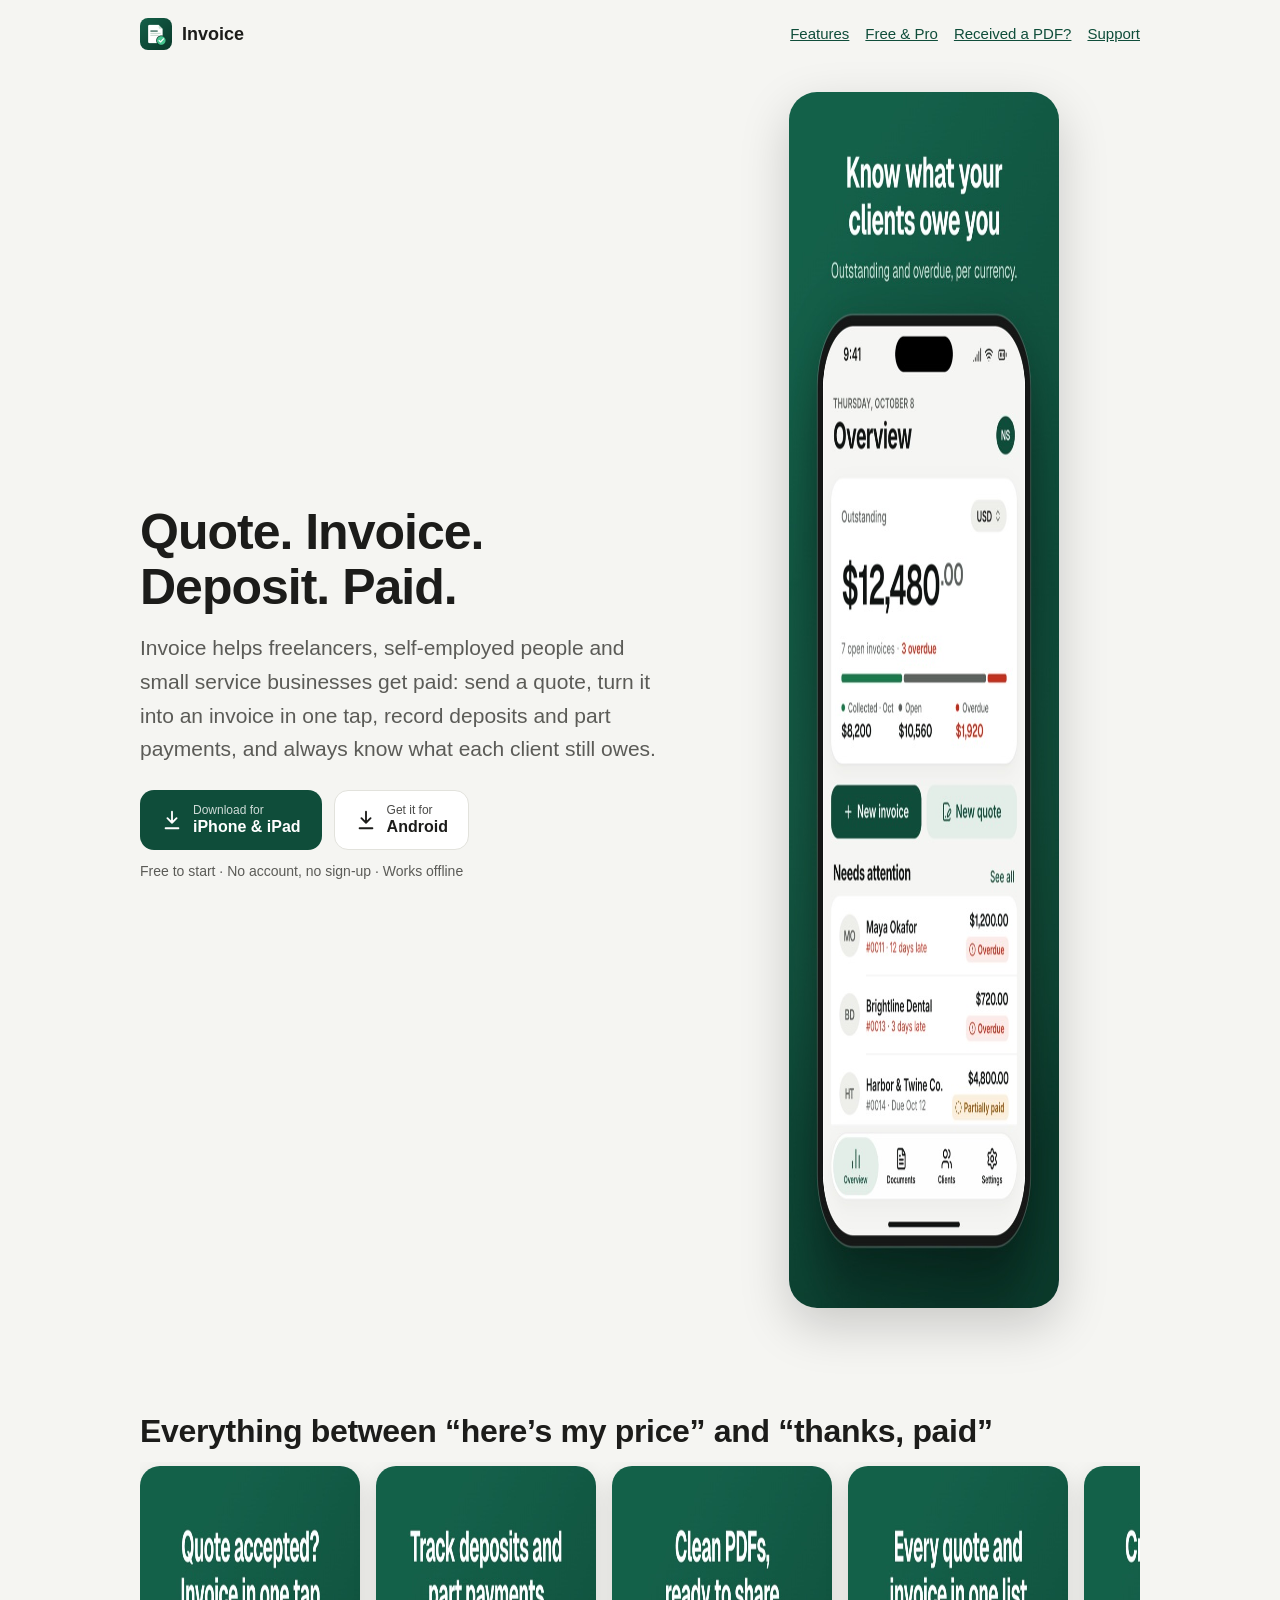
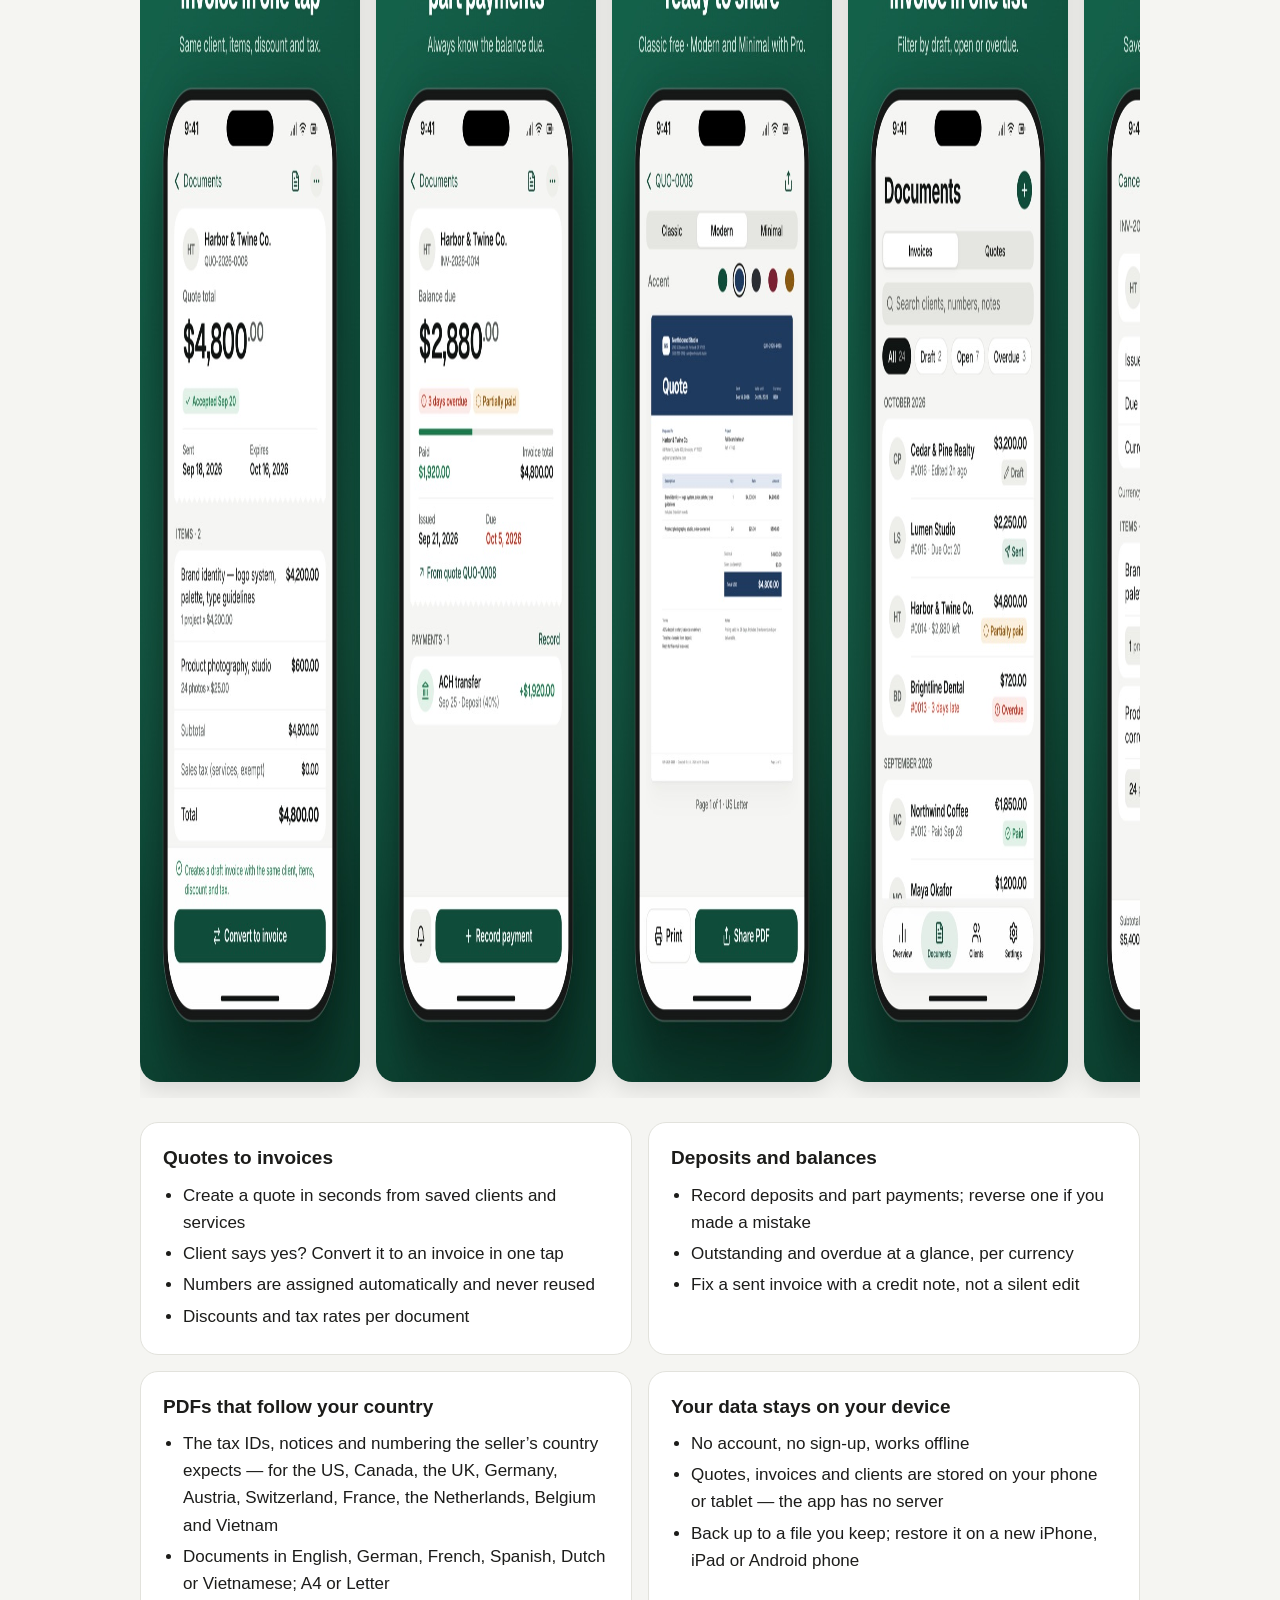
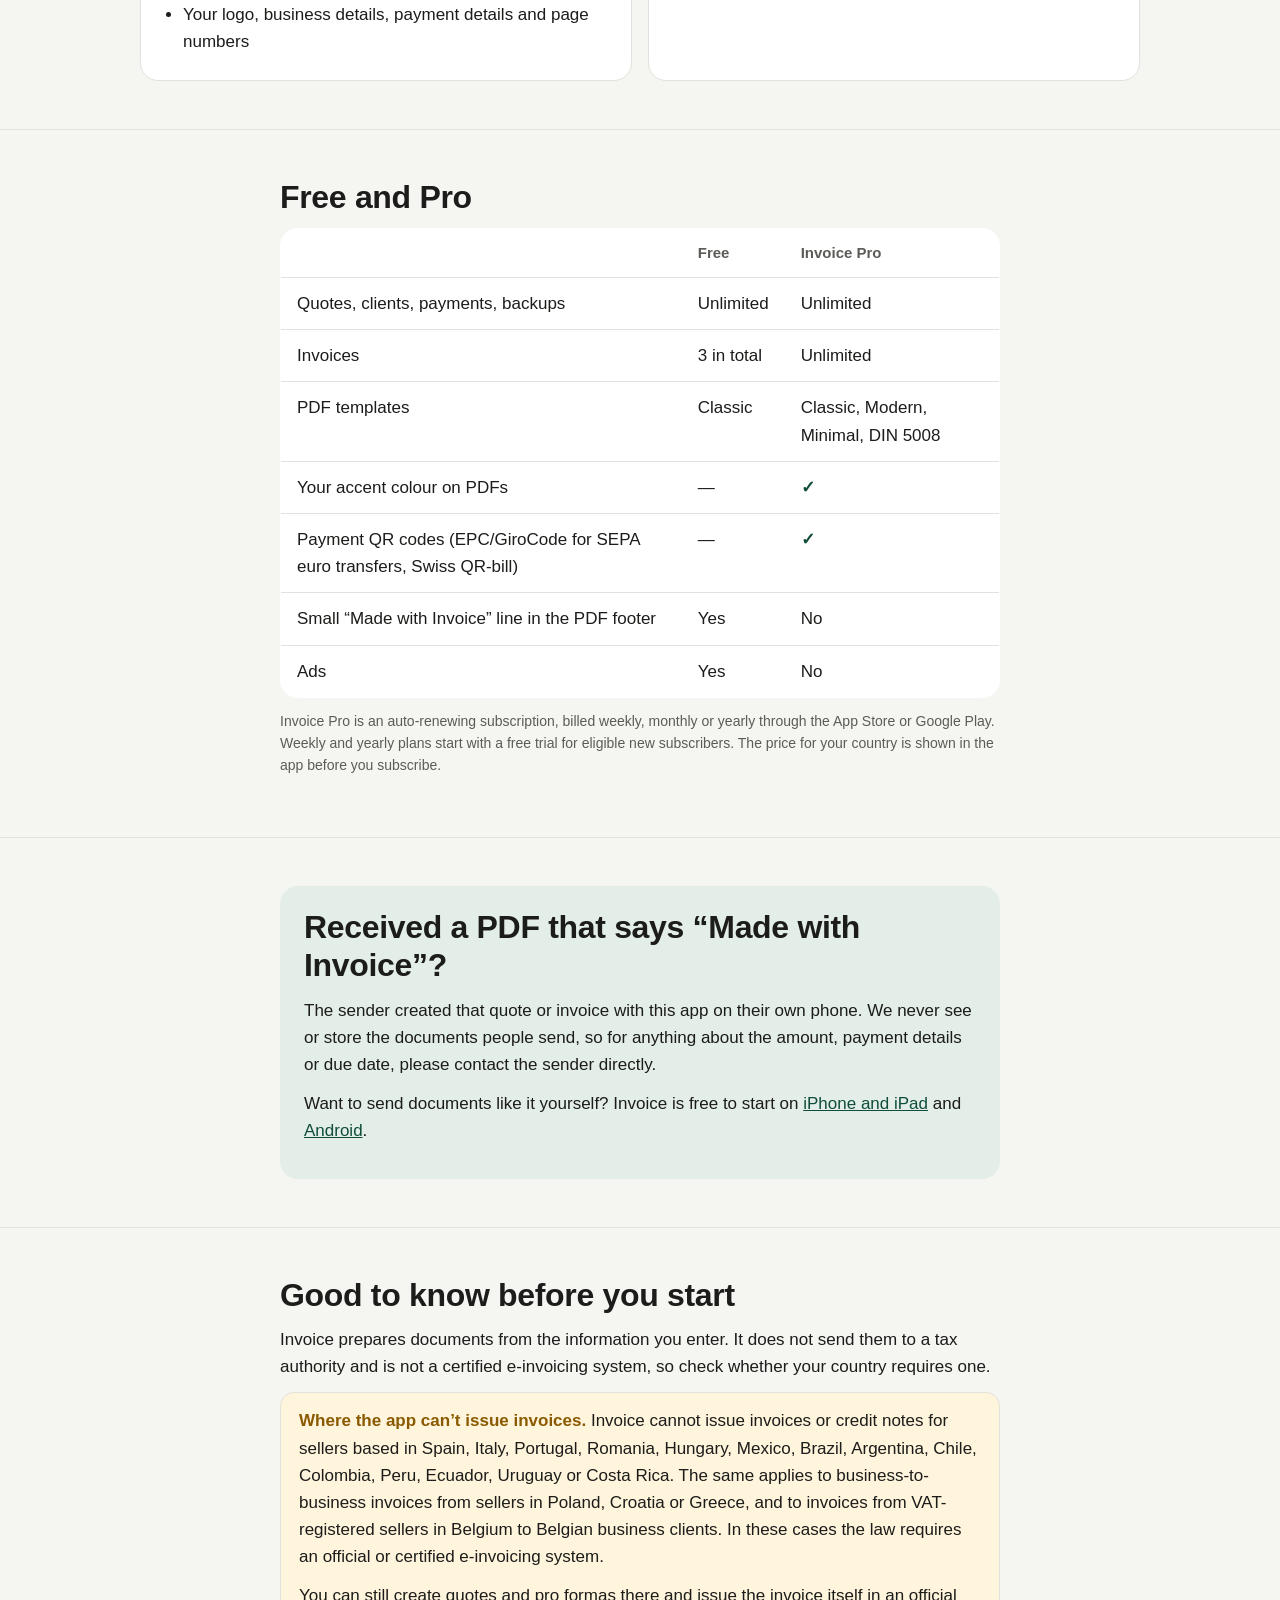
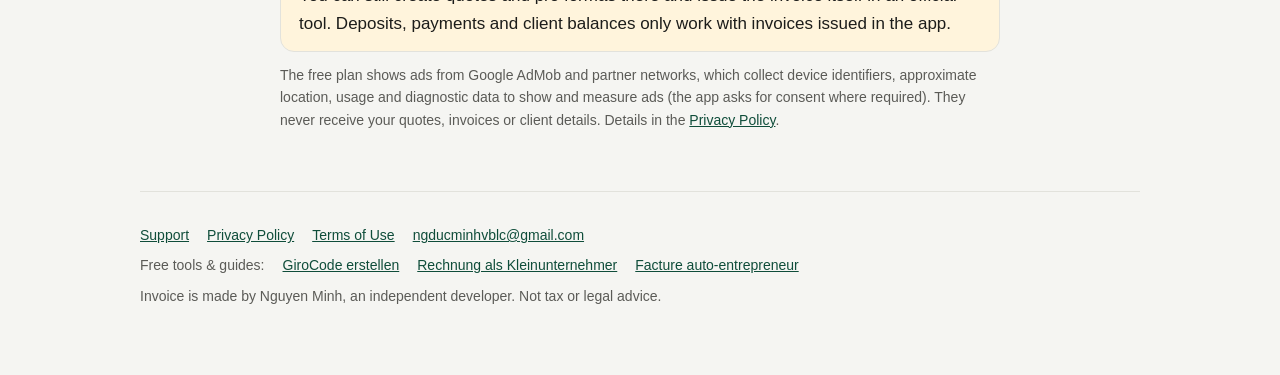
==== commit 0e952b04: "Add the French auto-entrepreneur invoice guide" ====
--- a/invoice/index.html
+++ b/invoice/index.html
@@ -153,7 +153,7 @@
 <div class="wrap">
 <footer class="site">
   <nav><a href="support.html">Support</a><a href="privacy.html">Privacy Policy</a><a href="terms.html">Terms of Use</a><a href="mailto:ngducminhvblc@gmail.com">ngducminhvblc@gmail.com</a></nav>
-  <nav><span>Free tools &amp; guides:</span><a href="de/girocode-erstellen.html" hreflang="de">GiroCode erstellen</a><a href="de/kleinunternehmer-rechnung.html" hreflang="de">Rechnung als Kleinunternehmer</a></nav>
+  <nav><span>Free tools &amp; guides:</span><a href="de/girocode-erstellen.html" hreflang="de">GiroCode erstellen</a><a href="de/kleinunternehmer-rechnung.html" hreflang="de">Rechnung als Kleinunternehmer</a><a href="fr/facture-auto-entrepreneur.html" hreflang="fr">Facture auto-entrepreneur</a></nav>
   <p>Invoice is made by Nguyen Minh, an independent developer. Not tax or legal advice.</p>
 </footer>
 </div>
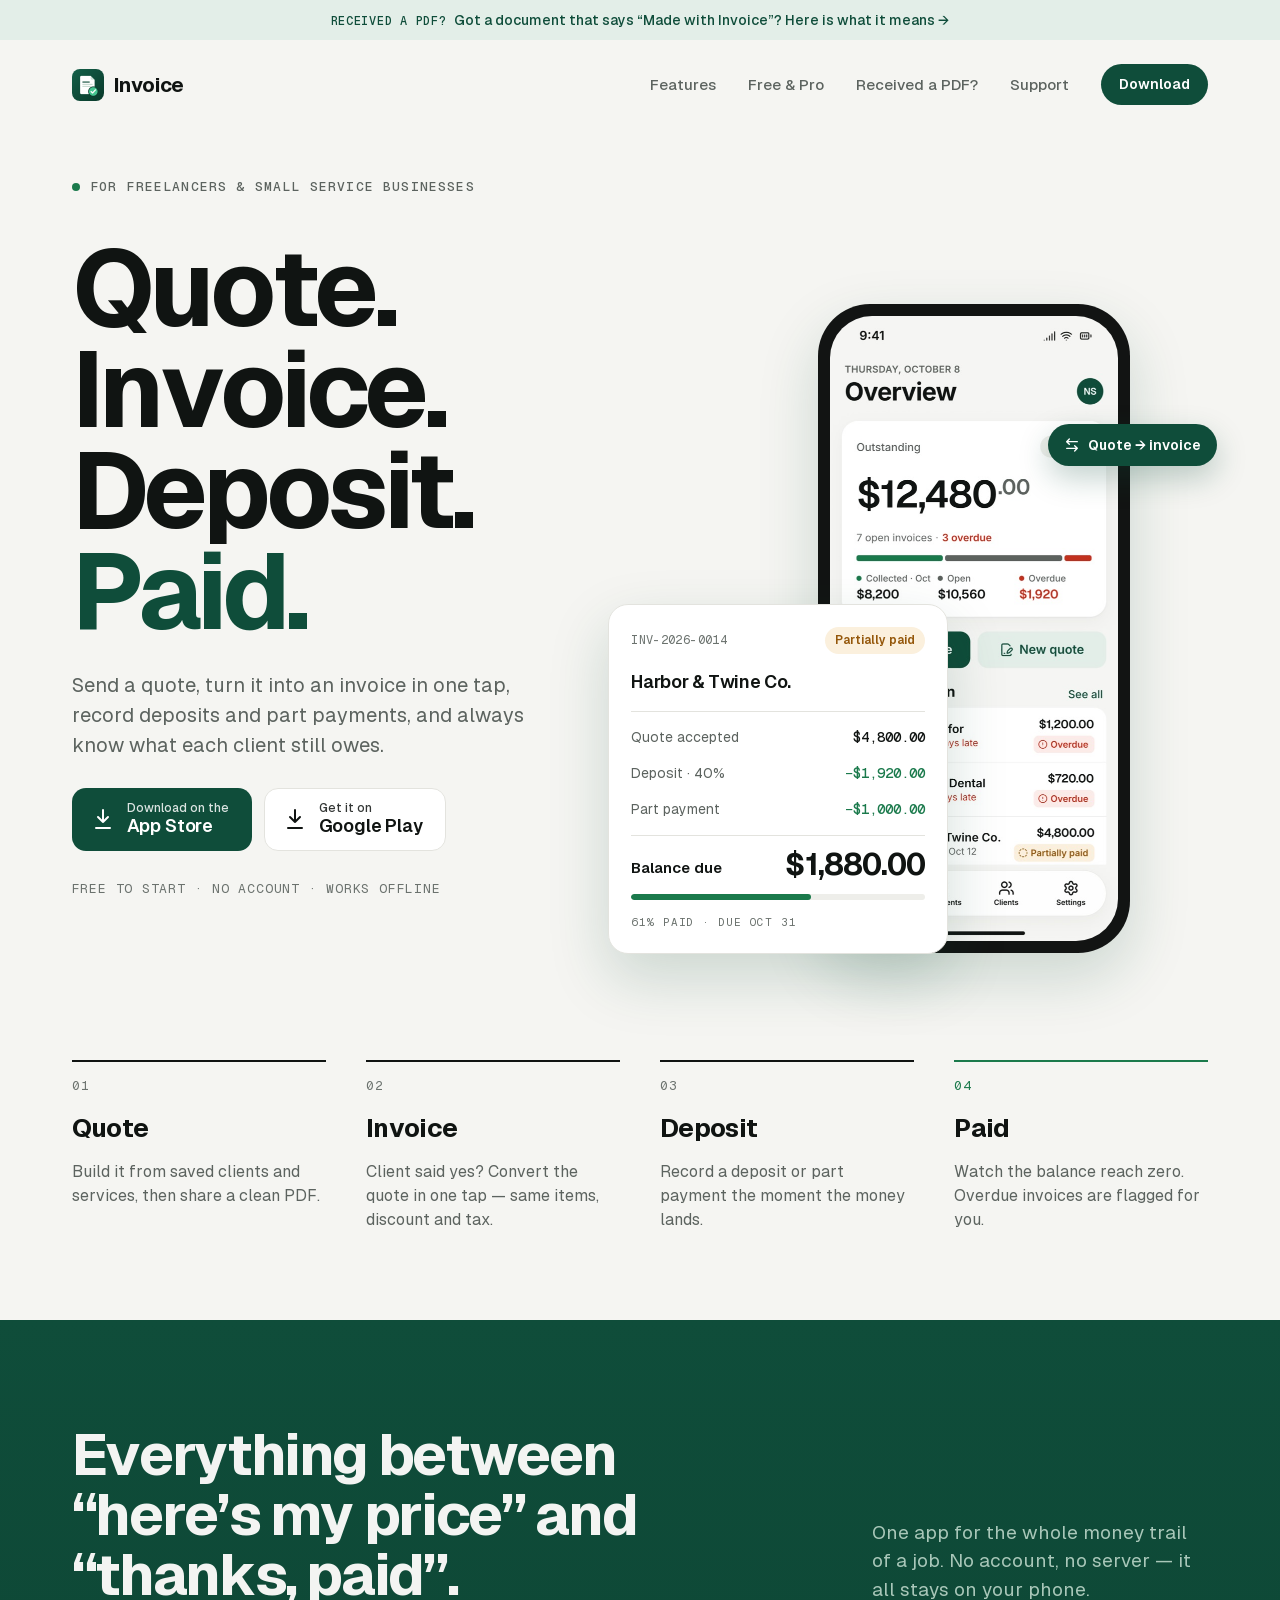
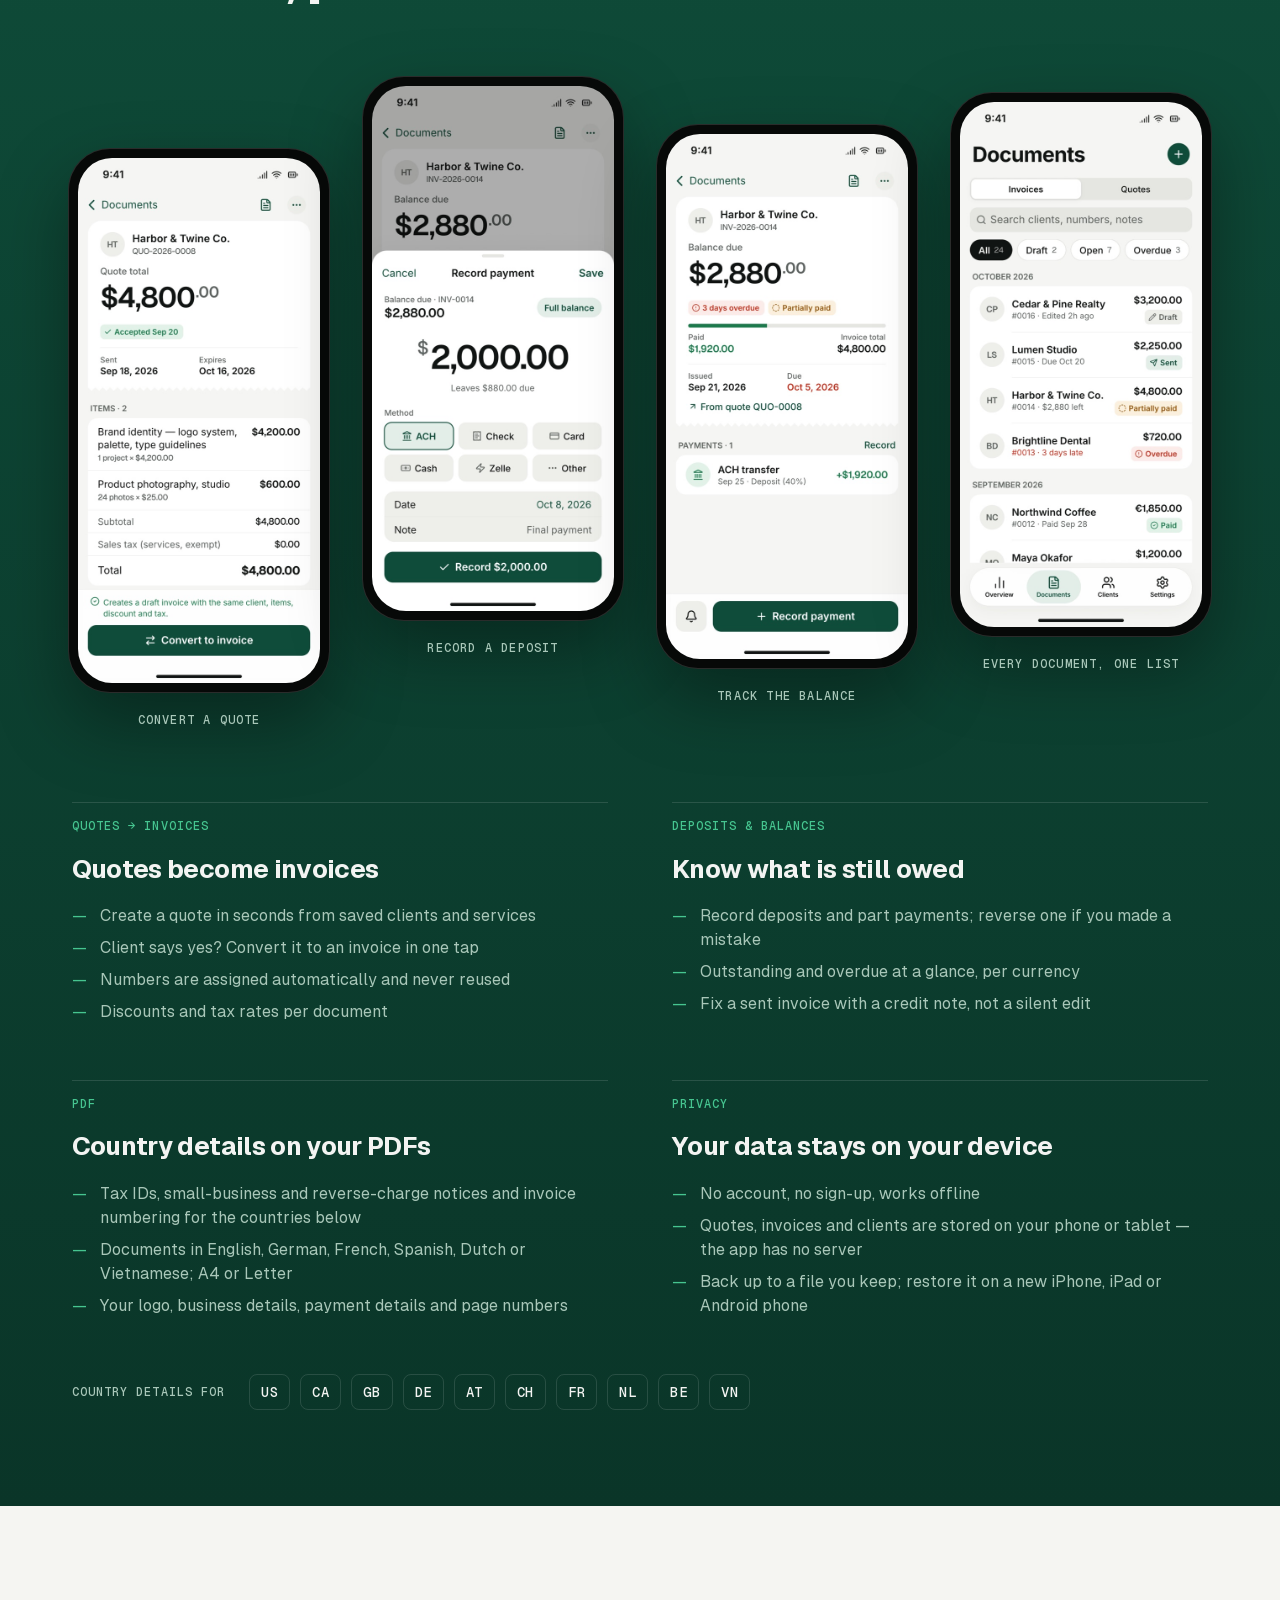
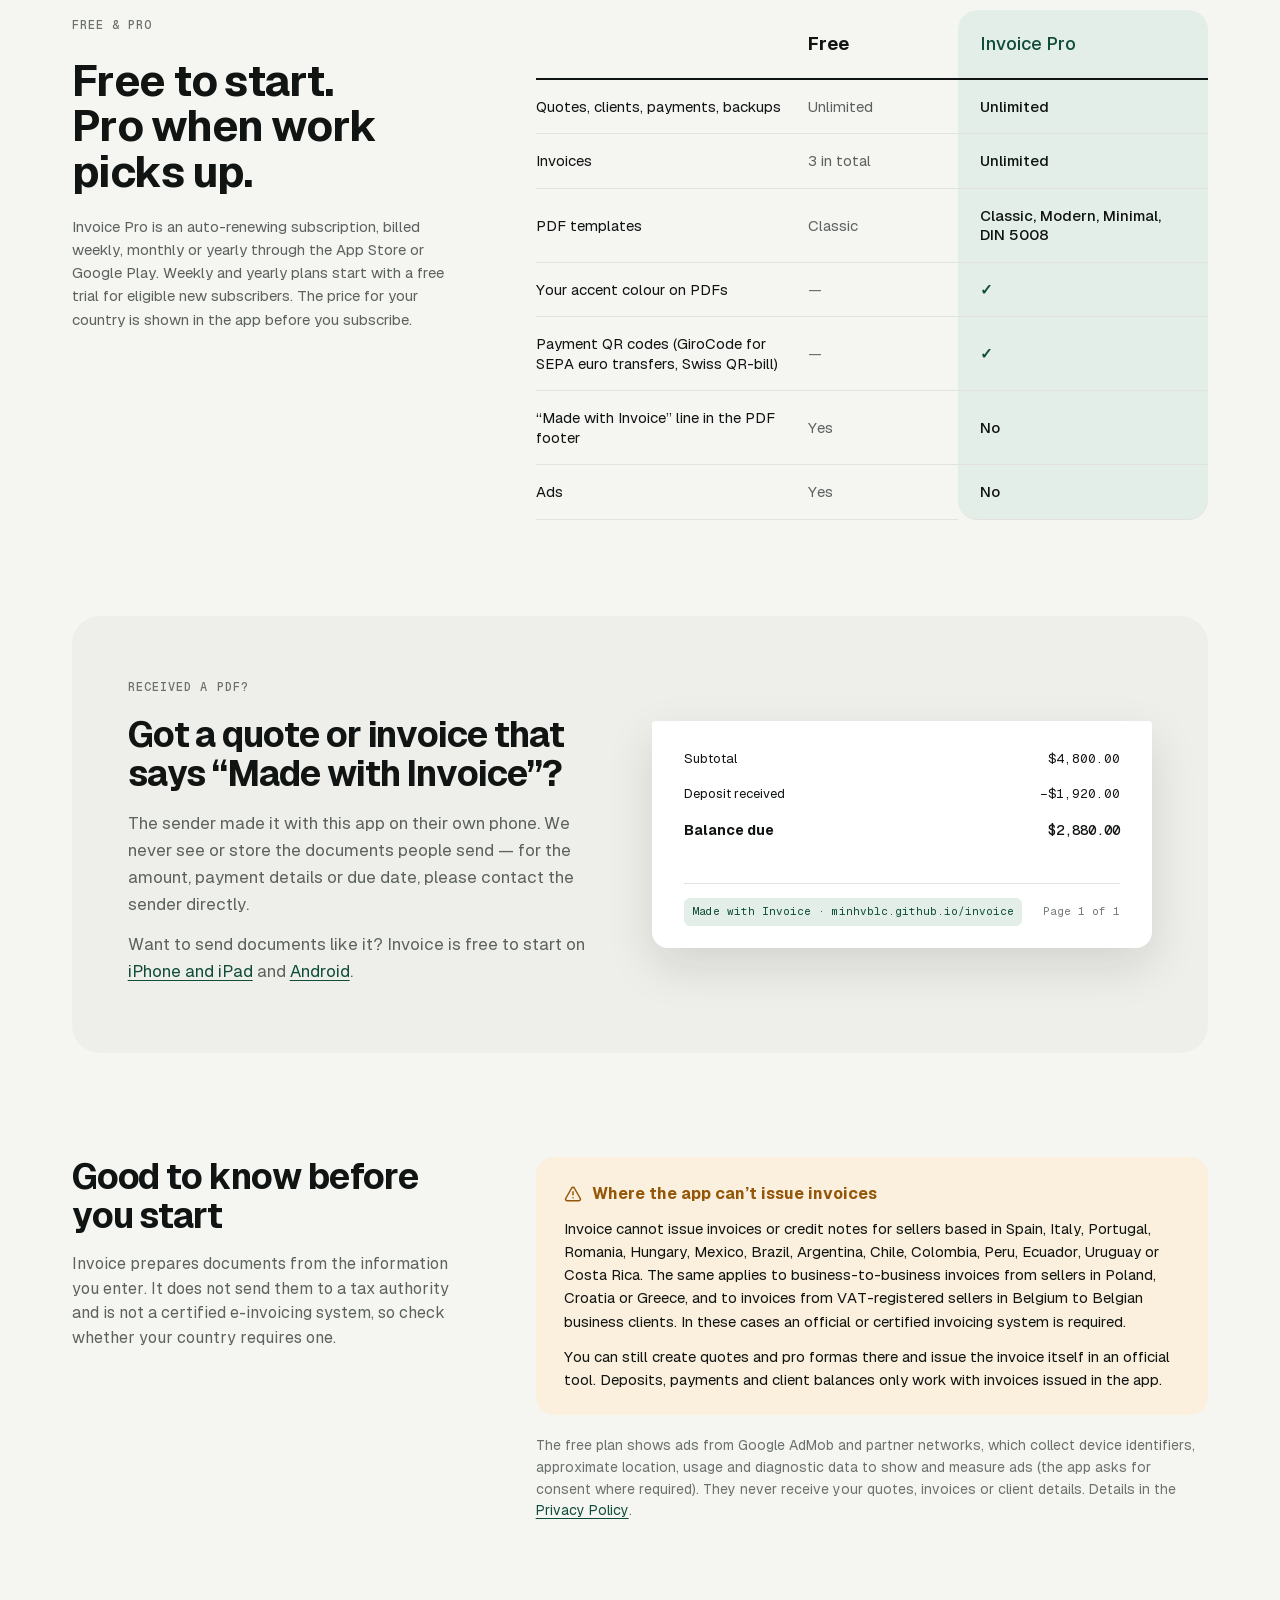
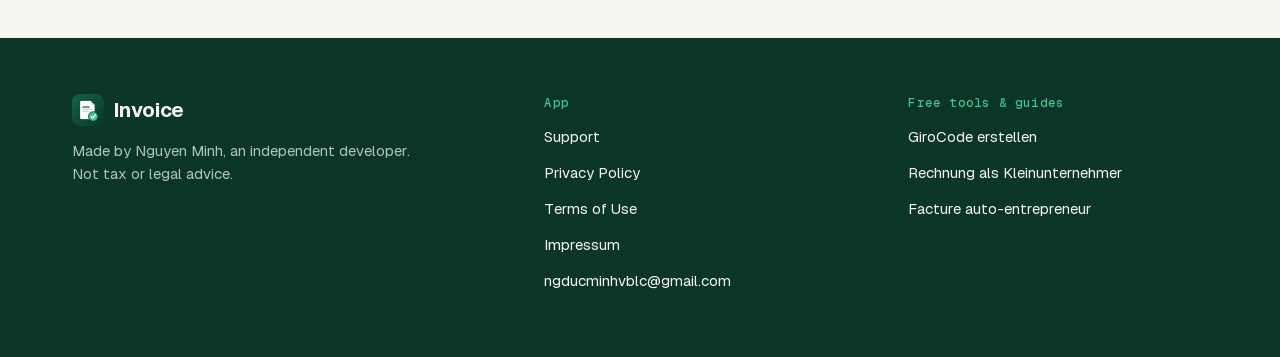
==== commit 99d00ea6: "docs: sync the Invoice site redesign and add the Impressum Mirrors invoice/docs at the 1.0.1 launch:" ====
--- a/invoice/index.html
+++ b/invoice/index.html
@@ -6,6 +6,8 @@
 <title>Invoice — quotes, invoices and deposits on iPhone, iPad and Android</title>
 <meta name="description" content="Send a quote, turn it into an invoice in one tap, record deposits and part payments, and see what each client still owes. Works offline, no account.">
 <meta name="campaign" content="landing">
+<meta name="theme-color" content="#F5F5F2" media="(prefers-color-scheme: light)">
+<meta name="theme-color" content="#0C0D0D" media="(prefers-color-scheme: dark)">
 <link rel="canonical" href="https://minhvblc.github.io/invoice/">
 <meta property="og:type" content="website">
 <meta property="og:title" content="Invoice — quotes, invoices and deposits">
@@ -14,6 +16,7 @@
 <meta property="og:image" content="https://minhvblc.github.io/invoice/img/01-overview.jpg">
 <link rel="icon" href="icon.png">
 <link rel="apple-touch-icon" href="icon.png">
+<link rel="preload" href="fonts/geist-700.ttf" as="font" type="font/ttf" crossorigin>
 <link rel="stylesheet" href="site.css">
 <script type="application/ld+json">
 {
@@ -28,135 +31,167 @@
 </script>
 </head>
 <body>
+<a class="pdf-notice" href="#made-with"><span>RECEIVED A PDF?</span>Got a document that says “Made with Invoice”? Here is what it means →</a>
+
 <div class="wrap">
 <header class="top">
-  <a class="brand" href="./"><img src="icon.png" alt="">Invoice</a>
-  <nav><a href="#features">Features</a><a href="#pricing">Free &amp; Pro</a><a href="#made-with">Received a PDF?</a><a href="support.html">Support</a></nav>
+  <a class="brand" href="./"><img src="icon.png" alt="" width="32" height="32">Invoice</a>
+  <nav aria-label="Main">
+    <a href="#features">Features</a><a href="#pricing">Free &amp; Pro</a><a href="#made-with">Received a PDF?</a><a class="keep" href="support.html">Support</a>
+    <a class="pill" href="#get">Download</a>
+  </nav>
 </header>
 
+<main>
 <div class="hero">
-  <div>
-    <h1>Quote. Invoice. Deposit. Paid.</h1>
-    <p class="lead">Invoice helps freelancers, self-employed people and small service businesses get paid: send a quote, turn it into an invoice in one tap,
-      record deposits and part payments, and always know what each client still owes.</p>
-    <div class="cta">
-      <a class="btn primary" data-store="ios" href="https://apps.apple.com/app/apple-store/id6825215204?mt=8&amp;ct=landing">
-        <svg viewBox="0 0 24 24" fill="none" stroke="currentColor" stroke-width="2" stroke-linecap="round" stroke-linejoin="round" aria-hidden="true"><path d="M12 3v12m0 0l-5-5m5 5l5-5M5 21h14"/></svg>
-        <span><span class="sub">Download for</span><span class="main">iPhone &amp; iPad</span></span></a>
-      <a class="btn secondary" data-store="android" href="https://play.google.com/store/apps/details?id=com.minh.invoice&amp;referrer=utm_source%3Dlanding%26utm_medium%3Dweb%26utm_campaign%3Dlanding">
-        <svg viewBox="0 0 24 24" fill="none" stroke="currentColor" stroke-width="2" stroke-linecap="round" stroke-linejoin="round" aria-hidden="true"><path d="M12 3v12m0 0l-5-5m5 5l5-5M5 21h14"/></svg>
-        <span><span class="sub">Get it for</span><span class="main">Android</span></span></a>
+  <div class="pitch">
+    <p class="eyebrow">For freelancers &amp; small service businesses</p>
+    <h1 class="display">Quote.<br>Invoice.<br>Deposit.<br><em>Paid.</em></h1>
+    <p class="lead">Send a quote, turn it into an invoice in one tap, record deposits and part payments, and always know what each client still owes.</p>
+    <div class="store-buttons" id="get">
+      <a class="store-btn primary" data-store="ios" href="https://apps.apple.com/app/apple-store/id6825215204?mt=8&amp;ct=landing">
+        <svg viewBox="0 0 24 24" fill="none" stroke="currentColor" stroke-width="2" stroke-linecap="round" stroke-linejoin="round" aria-hidden="true"><path d="M12 3v12m0 0-5-5m5 5 5-5M5 21h14"/></svg>
+        <span><span class="sub">Download on the</span><span class="main">App Store</span></span></a>
+      <a class="store-btn secondary" data-store="android" href="https://play.google.com/store/apps/details?id=com.minh.invoice&amp;referrer=utm_source%3Dlanding%26utm_medium%3Dweb%26utm_campaign%3Dlanding">
+        <svg viewBox="0 0 24 24" fill="none" stroke="currentColor" stroke-width="2" stroke-linecap="round" stroke-linejoin="round" aria-hidden="true"><path d="M12 3v12m0 0-5-5m5 5 5-5M5 21h14"/></svg>
+        <span><span class="sub">Get it on</span><span class="main">Google Play</span></span></a>
     </div>
-    <p class="muted small">Free to start · No account, no sign-up · Works offline</p>
+    <p class="microcopy">FREE TO START · NO ACCOUNT · WORKS OFFLINE</p>
   </div>
-  <img class="shot" src="img/01-overview.jpg" width="560" height="1216" alt="Invoice overview screen: outstanding balance, open and overdue invoices, and clients that need attention">
-</div>
-</div>
-
-<section id="features">
-<div class="wrap">
-  <h2>Everything between “here’s my price” and “thanks, paid”</h2>
-  <div class="shots" role="list">
-    <img role="listitem" src="img/04-convert-quote.jpg" width="560" height="1216" loading="lazy" alt="An accepted quote with a Convert to invoice button">
-    <img role="listitem" src="img/05-payments.jpg" width="560" height="1216" loading="lazy" alt="An invoice with a 40% deposit recorded and the balance due">
-    <img role="listitem" src="img/06-pdf.jpg" width="560" height="1216" loading="lazy" alt="PDF preview with Classic, Modern and Minimal templates and accent colours">
-    <img role="listitem" src="img/02-documents.jpg" width="560" height="1216" loading="lazy" alt="List of quotes and invoices with their status">
-    <img role="listitem" src="img/03-editor.jpg" width="560" height="1216" loading="lazy" alt="Document editor with client, items, discount and tax">
-  </div>
-  <div class="grid" style="margin-top:24px">
-    <div class="card">
-      <h3>Quotes to invoices</h3>
-      <ul>
-        <li>Create a quote in seconds from saved clients and services</li>
-        <li>Client says yes? Convert it to an invoice in one tap</li>
-        <li>Numbers are assigned automatically and never reused</li>
-        <li>Discounts and tax rates per document</li>
-      </ul>
-    </div>
-    <div class="card">
-      <h3>Deposits and balances</h3>
-      <ul>
-        <li>Record deposits and part payments; reverse one if you made a mistake</li>
-        <li>Outstanding and overdue at a glance, per currency</li>
-        <li>Fix a sent invoice with a credit note, not a silent edit</li>
-      </ul>
-    </div>
-    <div class="card">
-      <h3>PDFs that follow your country</h3>
-      <ul>
-        <li>The tax IDs, notices and numbering the seller’s country expects — for the US, Canada, the UK, Germany, Austria, Switzerland, France, the Netherlands, Belgium and Vietnam</li>
-        <li>Documents in English, German, French, Spanish, Dutch or Vietnamese; A4 or Letter</li>
-        <li>Your logo, business details, payment details and page numbers</li>
-      </ul>
-    </div>
-    <div class="card">
-      <h3>Your data stays on your device</h3>
-      <ul>
-        <li>No account, no sign-up, works offline</li>
-        <li>Quotes, invoices and clients are stored on your phone or tablet — the app has no server</li>
-        <li>Back up to a file you keep; restore it on a new iPhone, iPad or Android phone</li>
-      </ul>
+  <div class="hero-art" aria-hidden="true">
+    <div class="phone"><img src="img/screen-overview.jpg" width="576" height="1248" alt=""></div>
+    <div class="chip"><svg viewBox="0 0 24 24" fill="none" stroke="currentColor" stroke-width="2" stroke-linecap="round" stroke-linejoin="round"><path d="M8 3 4 7l4 4M4 7h16M16 21l4-4-4-4M20 17H4"/></svg>Quote → invoice</div>
+    <div class="ledger">
+      <div class="head"><span class="num">INV-2026-0014</span><span class="status">Partially paid</span></div>
+      <div class="client">Harbor &amp; Twine Co.</div>
+      <hr>
+      <div class="row" style="--d:.55s"><span>Quote accepted</span><b>$4,800.00</b></div>
+      <div class="row" style="--d:.7s"><span>Deposit · 40%</span><b class="in">−$1,920.00</b></div>
+      <div class="row" style="--d:.85s"><span>Part payment</span><b class="in">−$1,000.00</b></div>
+      <hr>
+      <div class="balance" style="--d:1s"><span>Balance due</span><b>$1,880.00</b></div>
+      <div class="paid-bar"><span></span></div>
+      <div class="caption">61% PAID · DUE OCT 31</div>
     </div>
   </div>
 </div>
-</section>
 
-<section id="pricing">
-<div class="wrap narrow">
-  <h2>Free and Pro</h2>
-  <table class="plans">
-    <tr><th></th><th>Free</th><th>Invoice Pro</th></tr>
-    <tr><td>Quotes, clients, payments, backups</td><td>Unlimited</td><td>Unlimited</td></tr>
-    <tr><td>Invoices</td><td>3 in total</td><td>Unlimited</td></tr>
-    <tr><td>PDF templates</td><td>Classic</td><td>Classic, Modern, Minimal, DIN 5008</td></tr>
-    <tr><td>Your accent colour on PDFs</td><td>—</td><td class="check">✓</td></tr>
-    <tr><td>Payment QR codes (EPC/GiroCode for SEPA euro transfers, Swiss QR-bill)</td><td>—</td><td class="check">✓</td></tr>
-    <tr><td>Small “Made with Invoice” line in the PDF footer</td><td>Yes</td><td>No</td></tr>
-    <tr><td>Ads</td><td>Yes</td><td>No</td></tr>
-  </table>
-  <p class="muted small" style="margin-top:12px">Invoice Pro is an auto-renewing subscription, billed weekly, monthly or yearly through the App Store or Google Play.
-    Weekly and yearly plans start with a free trial for eligible new subscribers. The price for your country is shown in the app before you subscribe.</p>
+<ol class="steps">
+  <li><span class="idx">01</span><h3>Quote</h3><p>Build it from saved clients and services, then share a clean PDF.</p></li>
+  <li><span class="idx">02</span><h3>Invoice</h3><p>Client said yes? Convert the quote in one tap — same items, discount and tax.</p></li>
+  <li><span class="idx">03</span><h3>Deposit</h3><p>Record a deposit or part payment the moment the money lands.</p></li>
+  <li><span class="idx">04</span><h3>Paid</h3><p>Watch the balance reach zero. Overdue invoices are flagged for you.</p></li>
+</ol>
+</main>
 </div>
-</section>
 
-<section id="made-with">
-<div class="wrap narrow">
-  <div class="callout">
-    <h2>Received a PDF that says “Made with Invoice”?</h2>
-    <p>The sender created that quote or invoice with this app on their own phone. We never see or store the documents people send,
-      so for anything about the amount, payment details or due date, please contact the sender directly.</p>
-    <p>Want to send documents like it yourself? Invoice is free to start on <a data-store="ios" href="https://apps.apple.com/app/apple-store/id6825215204?mt=8&amp;ct=landing">iPhone and iPad</a>
-      and <a data-store="android" href="https://play.google.com/store/apps/details?id=com.minh.invoice&amp;referrer=utm_source%3Dlanding%26utm_medium%3Dweb%26utm_campaign%3Dlanding">Android</a>.</p>
+<section id="features" class="on-forest forest-section">
+<div class="wrap">
+  <div class="intro">
+    <h2>Everything between “here’s my price” and “thanks, paid”.</h2>
+    <p class="aside">One app for the whole money trail of a job. No account, no server — it all stays on your phone.</p>
   </div>
-</div>
-</section>
-
-<section id="limits">
-<div class="wrap narrow">
-  <h2>Good to know before you start</h2>
-  <p>Invoice prepares documents from the information you enter. It does not send them to a tax authority and is not a certified e-invoicing system,
-    so check whether your country requires one.</p>
-  <div class="note">
-    <p><strong>Where the app can’t issue invoices.</strong> Invoice cannot issue invoices or credit notes for sellers based in Spain, Italy, Portugal, Romania, Hungary,
-      Mexico, Brazil, Argentina, Chile, Colombia, Peru, Ecuador, Uruguay or Costa Rica. The same applies to business-to-business invoices from sellers in Poland,
-      Croatia or Greece, and to invoices from VAT-registered sellers in Belgium to Belgian business clients. In these cases the law requires an official or certified
-      e-invoicing system.</p>
-    <p style="margin:0">You can still create quotes and pro formas there and issue the invoice itself in an official tool. Deposits, payments and client balances only work
-      with invoices issued in the app.</p>
+  <ul class="screens">
+    <li><div class="phone"><img src="img/screen-convert.jpg" width="576" height="1248" loading="lazy" alt="An accepted quote with a Convert to invoice button"></div><span class="cap">Convert a quote</span></li>
+    <li><div class="phone"><img src="img/screen-payment.jpg" width="576" height="1248" loading="lazy" alt="Recording a payment against an invoice"></div><span class="cap">Record a deposit</span></li>
+    <li><div class="phone"><img src="img/screen-detail.jpg" width="576" height="1248" loading="lazy" alt="An overdue, partially paid invoice with its balance due"></div><span class="cap">Track the balance</span></li>
+    <li><div class="phone"><img src="img/screen-documents.jpg" width="576" height="1248" loading="lazy" alt="List of invoices with their status"></div><span class="cap">Every document, one list</span></li>
+  </ul>
+  <div class="groups">
+    <div class="group"><span class="kicker">Quotes → invoices</span><h3>Quotes become invoices</h3>
+      <ul><li>Create a quote in seconds from saved clients and services</li><li>Client says yes? Convert it to an invoice in one tap</li>
+        <li>Numbers are assigned automatically and never reused</li><li>Discounts and tax rates per document</li></ul></div>
+    <div class="group"><span class="kicker">Deposits &amp; balances</span><h3>Know what is still owed</h3>
+      <ul><li>Record deposits and part payments; reverse one if you made a mistake</li><li>Outstanding and overdue at a glance, per currency</li>
+        <li>Fix a sent invoice with a credit note, not a silent edit</li></ul></div>
+    <div class="group"><span class="kicker">PDF</span><h3>Country details on your PDFs</h3>
+      <ul><li>Tax IDs, small-business and reverse-charge notices and invoice numbering for the countries below</li>
+        <li>Documents in English, German, French, Spanish, Dutch or Vietnamese; A4 or Letter</li><li>Your logo, business details, payment details and page numbers</li></ul></div>
+    <div class="group"><span class="kicker">Privacy</span><h3>Your data stays on your device</h3>
+      <ul><li>No account, no sign-up, works offline</li><li>Quotes, invoices and clients are stored on your phone or tablet — the app has no server</li>
+        <li>Back up to a file you keep; restore it on a new iPhone, iPad or Android phone</li></ul></div>
   </div>
-  <p class="muted small" style="margin-top:12px">The free plan shows ads from Google AdMob and partner networks, which collect device identifiers, approximate location,
-    usage and diagnostic data to show and measure ads (the app asks for consent where required). They never receive your quotes, invoices or client details.
-    Details in the <a href="privacy.html">Privacy Policy</a>.</p>
+  <div class="countries"><span class="kicker">Country details for</span>
+    <span class="cc" title="United States">US</span><span class="cc" title="Canada">CA</span><span class="cc" title="United Kingdom">GB</span><span class="cc" title="Germany">DE</span><span class="cc" title="Austria">AT</span>
+    <span class="cc" title="Switzerland">CH</span><span class="cc" title="France">FR</span><span class="cc" title="Netherlands">NL</span><span class="cc" title="Belgium">BE</span><span class="cc" title="Vietnam">VN</span></div>
 </div>
 </section>
 
 <div class="wrap">
+<section id="pricing" class="pricing">
+  <div>
+    <span class="kicker">Free &amp; Pro</span>
+    <h2>Free to start.<br>Pro when work picks up.</h2>
+    <p class="note">Invoice Pro is an auto-renewing subscription, billed weekly, monthly or yearly through the App Store or Google Play.
+      Weekly and yearly plans start with a free trial for eligible new subscribers. The price for your country is shown in the app before you subscribe.</p>
+  </div>
+  <table class="plans">
+    <thead><tr><th scope="col"><span class="visually-hidden">Feature</span></th><th scope="col">Free</th><th scope="col" class="pro">Invoice Pro</th></tr></thead>
+    <tbody>
+      <tr><th scope="row">Quotes, clients, payments, backups</th><td>Unlimited</td><td class="pro">Unlimited</td></tr>
+      <tr><th scope="row">Invoices</th><td>3 in total</td><td class="pro">Unlimited</td></tr>
+      <tr><th scope="row">PDF templates</th><td>Classic</td><td class="pro">Classic, Modern, Minimal, DIN 5008</td></tr>
+      <tr><th scope="row">Your accent colour on PDFs</th><td class="none">—</td><td class="pro yes">✓</td></tr>
+      <tr><th scope="row">Payment QR codes (GiroCode for SEPA euro transfers, Swiss QR-bill)</th><td class="none">—</td><td class="pro yes">✓</td></tr>
+      <tr><th scope="row">“Made with Invoice” line in the PDF footer</th><td>Yes</td><td class="pro">No</td></tr>
+      <tr><th scope="row">Ads</th><td>Yes</td><td class="pro">No</td></tr>
+    </tbody>
+  </table>
+</section>
+
+<section id="made-with" class="made-with">
+  <div class="panel">
+    <div>
+      <span class="kicker">Received a PDF?</span>
+      <h2>Got a quote or invoice that says “Made with Invoice”?</h2>
+      <p>The sender made it with this app on their own phone. We never see or store the documents people send — for the amount, payment details or due date, please contact the sender directly.</p>
+      <p>Want to send documents like it? Invoice is free to start on <a data-store="ios" href="https://apps.apple.com/app/apple-store/id6825215204?mt=8&amp;ct=landing">iPhone and iPad</a>
+        and <a data-store="android" href="https://play.google.com/store/apps/details?id=com.minh.invoice&amp;referrer=utm_source%3Dlanding%26utm_medium%3Dweb%26utm_campaign%3Dlanding">Android</a>.</p>
+    </div>
+    <div class="pdf-frag" aria-label="The bottom of a free-plan PDF: totals, then the footer line “Made with Invoice · minhvblc.github.io/invoice”">
+      <div class="r"><span>Subtotal</span><b>$4,800.00</b></div>
+      <div class="r"><span>Deposit received</span><b>−$1,920.00</b></div>
+      <div class="r total"><span>Balance due</span><b>$2,880.00</b></div>
+      <div class="foot"><mark>Made with Invoice · minhvblc.github.io/invoice</mark><span>Page 1 of 1</span></div>
+    </div>
+  </div>
+</section>
+
+<section id="limits" class="limits">
+  <div>
+    <h2>Good to know before you start</h2>
+    <p class="body">Invoice prepares documents from the information you enter. It does not send them to a tax authority and is not a certified e-invoicing system,
+      so check whether your country requires one.</p>
+  </div>
+  <div>
+    <div class="warn">
+      <h3><svg viewBox="0 0 24 24" fill="none" stroke="currentColor" stroke-width="2" stroke-linecap="round" stroke-linejoin="round" aria-hidden="true"><path d="m21.7 18-8-14a2 2 0 0 0-3.4 0l-8 14A2 2 0 0 0 4 21h16a2 2 0 0 0 1.7-3ZM12 9v4M12 17h.01"/></svg>Where the app can’t issue invoices</h3>
+      <p>Invoice cannot issue invoices or credit notes for sellers based in Spain, Italy, Portugal, Romania, Hungary, Mexico, Brazil, Argentina, Chile, Colombia,
+        Peru, Ecuador, Uruguay or Costa Rica. The same applies to business-to-business invoices from sellers in Poland, Croatia or Greece, and to invoices from
+        VAT-registered sellers in Belgium to Belgian business clients. In these cases an official or certified invoicing system is required.</p>
+      <p>You can still create quotes and pro formas there and issue the invoice itself in an official tool. Deposits, payments and client balances only work
+        with invoices issued in the app.</p>
+    </div>
+    <p class="fineprint">The free plan shows ads from Google AdMob and partner networks, which collect device identifiers, approximate location,
+      usage and diagnostic data to show and measure ads (the app asks for consent where required). They never receive your quotes, invoices or client details.
+      Details in the <a href="privacy.html">Privacy Policy</a>.</p>
+  </div>
+</section>
+</div>
+
 <footer class="site">
-  <nav><a href="support.html">Support</a><a href="privacy.html">Privacy Policy</a><a href="terms.html">Terms of Use</a><a href="mailto:ngducminhvblc@gmail.com">ngducminhvblc@gmail.com</a></nav>
-  <nav><span>Free tools &amp; guides:</span><a href="de/girocode-erstellen.html" hreflang="de">GiroCode erstellen</a><a href="de/kleinunternehmer-rechnung.html" hreflang="de">Rechnung als Kleinunternehmer</a><a href="fr/facture-auto-entrepreneur.html" hreflang="fr">Facture auto-entrepreneur</a></nav>
-  <p>Invoice is made by Nguyen Minh, an independent developer. Not tax or legal advice.</p>
+<div class="wrap">
+  <div class="cols">
+    <div><a class="brand" href="./"><img src="icon.png" alt="" width="32" height="32">Invoice</a>
+      <p class="about">Made by Nguyen Minh, an independent developer. Not tax or legal advice.</p></div>
+    <div><h2>App</h2><ul><li><a href="support.html">Support</a></li><li><a href="privacy.html">Privacy Policy</a></li><li><a href="terms.html">Terms of Use</a></li><li><a href="impressum.html" hreflang="de">Impressum</a></li>
+      <li><a href="mailto:ngducminhvblc@gmail.com">ngducminhvblc@gmail.com</a></li></ul></div>
+    <div><h2>Free tools &amp; guides</h2><ul><li><a href="de/girocode-erstellen.html" hreflang="de">GiroCode erstellen</a></li>
+      <li><a href="de/kleinunternehmer-rechnung.html" hreflang="de">Rechnung als Kleinunternehmer</a></li>
+      <li><a href="fr/facture-auto-entrepreneur.html" hreflang="fr">Facture auto-entrepreneur</a></li></ul></div>
+  </div>
+</div>
 </footer>
-</div>
 <script src="store-links.js"></script>
 </body>
 </html>
--- a/invoice/site.css
+++ b/invoice/site.css
@@ -1,59 +1,374 @@
-/* Dùng chung cho trang giới thiệu, trang SEO và công cụ web (docs/). Màu khớp trang hỗ trợ/quyền riêng tư. */
-:root { --bg:#F5F5F2; --surface:#FFFFFF; --text:#1C1C1A; --muted:#5B5B57; --brand:#0F4D3A; --brand-ink:#FFFFFF; --soft:#E4EEE9; --line:#E2E2DC; --warn:#8A5A00; --warn-bg:#FFF4DC; }
-@media (prefers-color-scheme: dark) { :root { --bg:#111311; --surface:#1A1D1B; --text:#ECECE8; --muted:#A4A6A0; --brand:#46C590; --brand-ink:#0B1F17; --soft:#1F2B25; --line:#2C302D; --warn:#F2C26B; --warn-bg:#2A2416; } }
+/* Trang giới thiệu, trang SEO, công cụ web và trang hỗ trợ (docs/). Token lấy từ design system v2 của app
+   (design/adaptive-layouts.pen, board 16 — Website). Font tự host: không tải gì từ máy chủ bên thứ ba. */
+@font-face { font-family: Geist; src: url("fonts/geist-400.ttf") format("truetype"); font-weight: 400; font-display: swap; }
+@font-face { font-family: Geist; src: url("fonts/geist-500.ttf") format("truetype"); font-weight: 500; font-display: swap; }
+@font-face { font-family: Geist; src: url("fonts/geist-600.ttf") format("truetype"); font-weight: 600; font-display: swap; }
+@font-face { font-family: Geist; src: url("fonts/geist-700.ttf") format("truetype"); font-weight: 700; font-display: swap; }
+@font-face { font-family: "Geist Mono"; src: url("fonts/geist-mono-400.ttf") format("truetype"); font-weight: 400; font-display: swap; }
+@font-face { font-family: "Geist Mono"; src: url("fonts/geist-mono-500.ttf") format("truetype"); font-weight: 500 700; font-display: swap; }
+
+:root {
+  --bg:#F5F5F2; --surface:#FFFFFF; --surface-2:#EEEEEA; --label:#101412; --label-2:#5C635F; --label-3:#6B726E; --separator:#E3E3DE;
+  --brand:#0F4D3A; --on-brand:#FFFFFF; --brand-tint:#E3EEE8;
+  --positive:#1B7A4C; --positive-tint:#E2F2E8; --warning:#94570A; --warning-tint:#FBF0DD; --negative:#C2311E;
+  --forest:#0F4D3A; --forest-deep:#0A3528; --mint:#46C590; --on-mint:#06150F; --on-forest:#F3F4F2; --on-forest-2:#A9C7B9; --rule-forest:rgba(255,255,255,0.12);
+  --shadow:0 24px 60px rgba(15,77,58,0.18);
+  --sans:Geist, -apple-system, BlinkMacSystemFont, "Segoe UI", sans-serif;
+  --mono:"Geist Mono", ui-monospace, SFMono-Regular, Menlo, monospace;
+  --gutter:clamp(20px, 5.6vw, 80px);
+}
+@media (prefers-color-scheme: dark) {
+  :root {
+    --bg:#0C0D0D; --surface:#18191A; --surface-2:#232526; --label:#F3F4F2; --label-2:#A3A9A5; --label-3:#8A908C; --separator:#2A2C2D;
+    --brand:#46C590; --on-brand:#06150F; --brand-tint:#13261E;
+    --positive:#4ACB86; --positive-tint:#12261A; --warning:#F0B44C; --warning-tint:#2B210F; --negative:#FF6B57;
+    --forest:#0D3A2D; --forest-deep:#08241B; --shadow:0 24px 60px rgba(0,0,0,0.5);
+  }
+}
+
 * { box-sizing:border-box; }
-html { -webkit-text-size-adjust:100%; }
-body { margin:0; background:var(--bg); color:var(--text); font:17px/1.6 -apple-system, BlinkMacSystemFont, "Segoe UI", Roboto, sans-serif; }
-a { color:var(--brand); }
-img { max-width:100%; }
-.wrap { max-width:1040px; margin:0 auto; padding:0 20px; }
-.narrow { max-width:760px; }
-header.top { display:flex; align-items:center; justify-content:space-between; gap:16px; padding:18px 0; }
-header.top .brand { display:flex; align-items:center; gap:10px; font-weight:700; font-size:18px; color:var(--text); text-decoration:none; }
-header.top .brand img { width:32px; height:32px; border-radius:8px; }
-header.top nav { display:flex; gap:16px; flex-wrap:wrap; font-size:15px; }
-h1 { font-size:clamp(32px, 5vw, 50px); line-height:1.1; letter-spacing:-0.02em; margin:0 0 16px; }
-h2 { font-size:clamp(24px, 3.2vw, 32px); line-height:1.2; letter-spacing:-0.01em; margin:0 0 12px; }
-h3 { font-size:19px; margin:0 0 6px; }
+html { -webkit-text-size-adjust:100%; scroll-behavior:smooth; }
+body { margin:0; background:var(--bg); color:var(--label); font:17px/1.6 var(--sans); font-feature-settings:"tnum" 0; }
+a { color:var(--brand); text-underline-offset:3px; }
+img { max-width:100%; height:auto; }
+h1, h2, h3 { margin:0; font-weight:700; }
 p { margin:0 0 12px; }
-.lead { font-size:clamp(18px, 2.2vw, 21px); color:var(--muted); max-width:640px; }
-.muted { color:var(--muted); }
+code { font-family:var(--mono); font-size:0.9em; }
+.wrap { max-width:calc(1280px + 2 * var(--gutter)); margin:0 auto; padding:0 var(--gutter); }
+.eyebrow, .kicker, .crumb { font-family:var(--mono); font-weight:500; letter-spacing:0.09em; text-transform:uppercase; }
+.kicker { font-size:12px; color:var(--label-3); }
+.muted { color:var(--label-2); }
 .small { font-size:14px; }
-section { padding:48px 0; }
-section + section { border-top:1px solid var(--line); }
-.hero { display:grid; grid-template-columns:1.1fr 0.9fr; gap:40px; align-items:center; padding:24px 0 56px; }
-.hero .shot { justify-self:center; width:min(270px, 70vw); border-radius:28px; box-shadow:0 18px 50px rgba(0,0,0,0.18); }
-.cta { display:flex; flex-wrap:wrap; gap:12px; margin:24px 0 10px; }
-.btn { display:inline-flex; align-items:center; gap:10px; padding:13px 20px; border-radius:14px; font-weight:600; font-size:16px; text-decoration:none; border:1px solid transparent; }
-.btn svg { width:22px; height:22px; flex:none; }
-.btn.primary { background:var(--brand); color:var(--brand-ink); }
-.btn.secondary { background:var(--surface); color:var(--text); border-color:var(--line); }
-.btn .sub { display:block; font-size:12px; font-weight:500; opacity:0.8; line-height:1.1; }
-.btn .main { display:block; line-height:1.2; }
-.shots { display:flex; gap:16px; overflow-x:auto; scroll-snap-type:x mandatory; padding:4px 2px 16px; }
-.shots img { flex:none; width:220px; border-radius:20px; scroll-snap-align:start; box-shadow:0 8px 24px rgba(0,0,0,0.12); }
-.grid { display:grid; grid-template-columns:repeat(2, 1fr); gap:16px; }
-.card { background:var(--surface); border:1px solid var(--line); border-radius:18px; padding:20px 22px; }
-.card ul { margin:8px 0 0; padding-left:20px; }
-.card li { margin:4px 0; }
-.note { background:var(--warn-bg); color:var(--text); border-radius:14px; padding:14px 18px; border:1px solid var(--line); }
-.note strong { color:var(--warn); }
-.callout { background:var(--soft); border-radius:18px; padding:22px 24px; }
-table.plans { width:100%; border-collapse:collapse; background:var(--surface); border:1px solid var(--line); border-radius:18px; overflow:hidden; }
-table.plans th, table.plans td { text-align:left; padding:12px 16px; border-bottom:1px solid var(--line); vertical-align:top; }
-table.plans tr:last-child td { border-bottom:0; }
-table.plans th { font-size:15px; color:var(--muted); font-weight:600; }
-.check { color:var(--brand); font-weight:700; }
-footer.site { padding:32px 0 56px; color:var(--muted); font-size:14px; border-top:1px solid var(--line); }
-footer.site nav { display:flex; flex-wrap:wrap; gap:8px 18px; margin-bottom:8px; }
-label { display:block; font-weight:600; font-size:15px; margin:12px 0 4px; }
-input, select, textarea { width:100%; font:inherit; font-size:16px; padding:10px 12px; border-radius:10px; border:1px solid var(--line); background:var(--surface); color:var(--text); }
-.row { display:grid; grid-template-columns:1fr 1fr; gap:12px; }
+.visually-hidden { position:absolute; width:1px; height:1px; overflow:hidden; clip:rect(0 0 0 0); white-space:nowrap; }
+:focus-visible { outline:2px solid var(--brand); outline-offset:3px; border-radius:6px; }
+
+/* Dải báo cho người nhận PDF: link trong chân PDF trỏ về trang chủ, không có #. */
+.pdf-notice { display:block; background:var(--brand-tint); color:var(--brand); font-size:14px; font-weight:500; text-decoration:none; text-align:center; padding:9px var(--gutter); }
+.pdf-notice span { font-family:var(--mono); font-size:12px; letter-spacing:0.06em; margin-right:8px; }
+
+/* Thanh trên cùng */
+header.top { display:flex; align-items:center; justify-content:space-between; gap:20px; padding:24px 0; }
+.brand { display:flex; align-items:center; gap:10px; font-weight:700; font-size:20px; letter-spacing:-0.02em; color:var(--label); text-decoration:none; }
+.brand img { width:32px; height:32px; border-radius:8px; }
+header.top nav { display:flex; align-items:center; gap:32px; font-size:15px; font-weight:500; }
+header.top nav a { color:var(--label-2); text-decoration:none; }
+header.top nav a:hover { color:var(--label); }
+header.top nav a.pill { background:var(--brand); color:var(--on-brand); padding:9px 18px; border-radius:999px; font-weight:600; font-size:14px; }
+
+/* Nút tải app */
+.store-buttons { display:flex; flex-wrap:wrap; gap:12px; }
+.store-btn { display:inline-flex; align-items:center; gap:12px; padding:12px 22px 12px 18px; border-radius:14px; text-decoration:none; border:1px solid transparent; transition:transform .15s ease; }
+.store-btn:hover { transform:translateY(-1px); }
+.store-btn svg { width:24px; height:24px; flex:none; }
+.store-btn .sub { display:block; font-size:12px; font-weight:500; line-height:1.2; opacity:0.85; }
+.store-btn .main { display:block; font-size:18px; font-weight:600; line-height:1.25; letter-spacing:-0.01em; }
+.store-btn.primary { background:var(--brand); color:var(--on-brand); }
+.store-btn.secondary { background:var(--surface); color:var(--label); border-color:var(--separator); }
+.on-forest .store-btn.primary { background:var(--mint); color:var(--on-mint); }
+.on-forest .store-btn.secondary { background:rgba(255,255,255,0.08); color:var(--on-forest); border-color:var(--rule-forest); }
+
+/* Hero */
+.hero { display:grid; grid-template-columns:minmax(0, 1fr) 600px; gap:40px; align-items:end; padding-top:48px; }
+.hero .pitch { padding-bottom:104px; display:flex; flex-direction:column; gap:28px; align-items:flex-start; }
+.eyebrow { display:flex; align-items:center; gap:10px; font-size:13px; color:var(--label-2); }
+.eyebrow::before { content:""; width:8px; height:8px; border-radius:50%; background:var(--positive); flex:none; }
+.display { font-size:clamp(64px, 8.4vw, 108px); line-height:0.94; letter-spacing:-0.05em; }
+.display em { font-style:normal; color:var(--brand); }
+.lead { font-size:clamp(17px, 1.6vw, 20px); line-height:1.5; color:var(--label-2); max-width:540px; margin:0; }
+.microcopy { font-family:var(--mono); font-size:13px; letter-spacing:0.06em; color:var(--label-3); margin:0; }
+.hero-art { position:relative; height:700px; }
+.phone { background:#121413; border-radius:52px; padding:12px; box-shadow:var(--shadow); }
+.phone img { display:block; width:100%; border-radius:42px; }
+.hero-art .phone { position:absolute; left:210px; top:0; width:312px; }
+.chip { position:absolute; left:440px; top:120px; display:flex; align-items:center; gap:8px; background:var(--brand); color:var(--on-brand); border-radius:999px; padding:10px 16px; font-size:14px; font-weight:600; box-shadow:0 12px 30px rgba(15,77,58,0.25); white-space:nowrap; }
+.chip svg { width:16px; height:16px; }
+.ledger { position:absolute; left:0; top:300px; width:340px; background:var(--surface); border:1px solid var(--separator); border-radius:20px; padding:22px; display:flex; flex-direction:column; gap:14px; box-shadow:var(--shadow); }
+.ledger .head { display:flex; justify-content:space-between; align-items:center; }
+.ledger .num { font-family:var(--mono); font-size:12px; color:var(--label-3); letter-spacing:0.03em; }
+.status { background:var(--warning-tint); color:var(--warning); border-radius:999px; padding:4px 10px; font-size:12px; font-weight:600; }
+.ledger .client { font-size:18px; font-weight:600; letter-spacing:-0.02em; }
+.ledger hr { border:0; border-top:1px solid var(--separator); margin:0; width:100%; }
+.ledger .row { display:flex; justify-content:space-between; font-size:14px; color:var(--label-2); }
+.ledger .row b { font-family:var(--mono); font-weight:500; color:var(--label); }
+.ledger .row b.in { color:var(--positive); }
+.ledger .balance { display:flex; justify-content:space-between; align-items:flex-end; font-size:15px; font-weight:600; }
+.ledger .balance b { font-size:30px; letter-spacing:-0.03em; line-height:1; }
+.paid-bar { height:6px; border-radius:3px; background:var(--surface-2); overflow:hidden; }
+.paid-bar span { display:block; height:100%; width:61%; background:var(--positive); border-radius:3px; }
+.ledger .caption { font-family:var(--mono); font-size:11px; letter-spacing:0.08em; color:var(--label-3); }
+
+/* Bốn bước */
+.steps { display:grid; grid-template-columns:repeat(4, 1fr); gap:40px; padding:56px 0 88px; margin:0; list-style:none; }
+.steps li { border-top:2px solid var(--label); padding-top:14px; }
+.steps li:last-child { border-color:var(--positive); }
+.steps .idx { font-family:var(--mono); font-size:13px; color:var(--label-3); letter-spacing:0.08em; display:block; margin-bottom:12px; }
+.steps li:last-child .idx { color:var(--positive); }
+.steps h3 { font-size:26px; letter-spacing:-0.025em; margin-bottom:10px; }
+.steps p { color:var(--label-2); font-size:16px; line-height:1.5; margin:0; }
+
+/* Khối nền xanh */
+.on-forest { background:linear-gradient(180deg, var(--forest), var(--forest-deep)); color:var(--on-forest); }
+.on-forest a { color:var(--mint); }
+.forest-section { padding:104px 0 96px; }
+.forest-section .intro { display:grid; grid-template-columns:720px 1fr; gap:80px; align-items:end; }
+.forest-section h2 { font-size:clamp(38px, 4.6vw, 60px); line-height:1.02; letter-spacing:-0.04em; }
+.forest-section .aside { color:var(--on-forest-2); font-size:19px; line-height:1.5; margin:0; }
+.screens { display:flex; justify-content:center; gap:32px; margin:72px 0; padding:0; list-style:none; }
+.screens li { display:flex; flex-direction:column; align-items:center; gap:18px; }
+.screens li:nth-child(1) { padding-top:72px; } .screens li:nth-child(3) { padding-top:48px; } .screens li:nth-child(4) { padding-top:16px; }
+.screens .phone { width:262px; padding:9px; border-radius:42px; background:#070908; border:1px solid rgba(255,255,255,0.14); box-shadow:0 30px 70px rgba(0,0,0,0.35); }
+.screens .phone img { border-radius:34px; }
+.screens .cap { font-family:var(--mono); font-size:12px; font-weight:500; letter-spacing:0.1em; color:var(--on-forest-2); text-transform:uppercase; }
+.groups { display:grid; grid-template-columns:1fr 1fr; gap:56px 64px; }
+.group { border-top:1px solid var(--rule-forest); padding-top:14px; }
+.group .kicker { color:var(--mint); display:block; margin-bottom:12px; }
+.group h3 { font-size:26px; letter-spacing:-0.025em; margin-bottom:14px; }
+.group ul { list-style:none; margin:0; padding:0; display:flex; flex-direction:column; gap:8px; }
+.group li { position:relative; padding-left:28px; color:var(--on-forest-2); font-size:16px; line-height:1.5; }
+.group li::before { content:"—"; position:absolute; left:0; color:var(--mint); }
+.countries { display:flex; flex-wrap:wrap; align-items:center; gap:10px; margin-top:56px; }
+.countries .kicker { color:var(--on-forest-2); margin-right:14px; }
+.countries span.cc { font-family:var(--mono); font-size:14px; font-weight:500; letter-spacing:0.04em; border:1px solid var(--rule-forest); border-radius:8px; padding:6px 11px; color:var(--on-forest); }
+
+/* Free & Pro */
+.pricing { display:grid; grid-template-columns:400px 1fr; gap:64px; padding:104px 0 96px; }
+.pricing h2, .section-title { font-size:clamp(32px, 3.4vw, 44px); line-height:1.05; letter-spacing:-0.035em; margin:20px 0; }
+.pricing .note { font-size:15px; line-height:1.55; color:var(--label-2); }
+table.plans { width:100%; border-collapse:separate; border-spacing:0; font-size:15px; }
+table.plans th, table.plans td { text-align:left; padding:17px 0; border-bottom:1px solid var(--separator); vertical-align:middle; line-height:1.3; }
+table.plans thead th { font-size:18px; border-bottom:2px solid var(--label); padding:22px 0; }
+table.plans th[scope="row"] { font-weight:400; padding-right:16px; }
+table.plans td { width:150px; color:var(--label-2); }
+table.plans .pro { width:250px; padding-left:22px; padding-right:22px; background:var(--brand-tint); color:var(--label); font-weight:500; }
+table.plans thead .pro { color:var(--brand); border-radius:20px 20px 0 0; }
+table.plans tbody tr:last-child .pro { border-radius:0 0 20px 20px; }
+table.plans .yes { color:var(--brand); font-weight:700; }
+table.plans .none { color:var(--label-3); }
+
+/* Đã nhận PDF có "Made with Invoice" */
+.made-with { padding-bottom:104px; scroll-margin-top:24px; }
+.made-with .panel { background:var(--surface-2); border-radius:28px; padding:56px; display:grid; grid-template-columns:1fr 500px; gap:64px; align-items:center; }
+.made-with h2 { font-size:clamp(28px, 2.8vw, 36px); line-height:1.1; letter-spacing:-0.03em; margin:16px 0; }
+.made-with p { color:var(--label-2); }
+.made-with .go { font-weight:600; color:var(--brand); }
+.pdf-frag { background:#fff; color:#101412; border-radius:4px 4px 16px 16px; padding:28px 32px 22px; box-shadow:0 18px 48px rgba(16,20,18,0.12); display:flex; flex-direction:column; gap:14px; font-size:13px; }
+.pdf-frag .r { display:flex; justify-content:space-between; }
+.pdf-frag .r b { font-family:var(--mono); font-weight:400; }
+.pdf-frag .r.total, .pdf-frag .r.total b { font-weight:700; font-size:14px; }
+.pdf-frag .foot { margin-top:28px; border-top:1px solid #E3E3DE; padding-top:14px; display:flex; justify-content:space-between; align-items:center; font-family:var(--mono); font-size:11px; color:#737A76; }
+.pdf-frag mark { background:#E3EEE8; color:#0F4D3A; padding:5px 8px; border-radius:6px; }
+
+/* Lưu ý */
+.limits { display:grid; grid-template-columns:400px 1fr; gap:64px; padding-bottom:104px; }
+.limits h2 { font-size:clamp(28px, 2.8vw, 36px); line-height:1.1; letter-spacing:-0.03em; margin-bottom:16px; }
+.limits .body { color:var(--label-2); font-size:16px; line-height:1.55; }
+.warn { background:var(--warning-tint); border-radius:18px; padding:24px 28px; margin-bottom:20px; }
+.warn h3 { display:flex; align-items:center; gap:10px; font-size:16px; color:var(--warning); margin-bottom:10px; }
+.warn h3 svg { width:18px; height:18px; flex:none; }
+.warn p { font-size:15px; line-height:1.55; }
+.warn p:last-child { margin:0; }
+.fineprint { font-size:14px; line-height:1.55; color:var(--label-3); }
+
+/* Chân trang */
+footer.site { background:var(--forest-deep); color:var(--on-forest); padding:56px 0 64px; }
+footer.site a { color:var(--on-forest); text-decoration:none; }
+footer.site a:hover { text-decoration:underline; }
+footer.site .cols { display:grid; grid-template-columns:1fr 300px 300px; gap:64px; }
+footer.site .brand { color:var(--on-forest); margin-bottom:14px; }
+footer.site .about { color:var(--on-forest-2); font-size:15px; line-height:1.5; max-width:360px; }
+footer.site h2 { font-family:var(--mono); font-size:12px; font-weight:500; letter-spacing:0.1em; color:var(--mint); margin-bottom:12px; }
+footer.site ul { list-style:none; margin:0; padding:0; display:flex; flex-direction:column; gap:12px; font-size:15px; }
+
+/* Trang hướng dẫn (SEO) */
+.article-head { padding:56px 0; border-bottom:1px solid var(--separator); }
+.crumb { font-size:13px; color:var(--brand); margin:0 0 22px; }
+.display-2 { font-size:clamp(36px, 6vw, 76px); line-height:0.98; letter-spacing:-0.045em; max-width:980px; margin-bottom:22px; hyphens:auto; overflow-wrap:break-word; }
+.article-head .lead { max-width:760px; font-size:clamp(17px, 1.7vw, 21px); }
+.article-head .meta { display:flex; align-items:center; gap:10px; margin-top:22px; font-family:var(--mono); font-size:12px; letter-spacing:0.06em; color:var(--label-3); text-transform:uppercase; }
+.article-head .meta svg { width:15px; height:15px; flex:none; }
+.article { display:grid; grid-template-columns:200px 640px minmax(0, 1fr); gap:64px; align-items:start; padding:64px 0 96px; }
+.article > .toc { grid-column:1; grid-row:1; }
+.article > .content { grid-column:2; grid-row:1; }
+.article > .sample { grid-column:3; grid-row:1; }
+.toc { position:sticky; top:24px; display:flex; flex-direction:column; gap:14px; }
+.toc ol { list-style:none; margin:0; padding:0; display:flex; flex-direction:column; gap:14px; counter-reset:toc; }
+.toc li { counter-increment:toc; border-left:1px solid var(--separator); padding-left:14px; }
+.toc a { display:flex; gap:12px; color:var(--label-2); text-decoration:none; font-size:15px; }
+.toc a::before { content:counter(toc, decimal-leading-zero); font-family:var(--mono); font-size:12px; color:var(--label-3); padding-top:2px; }
+.toc a:hover { color:var(--label); }
+.content { display:flex; flex-direction:column; gap:56px; min-width:0; }
+.content section { scroll-margin-top:24px; }
+.content h2 { font-size:34px; line-height:1.1; letter-spacing:-0.03em; margin-bottom:18px; }
+.content h2 .n { display:block; font-family:var(--mono); font-size:12px; font-weight:500; letter-spacing:0.08em; color:var(--brand); margin-bottom:8px; }
+.content p, .content li { font-size:18px; line-height:1.62; color:var(--label-2); }
+.content p strong, .content li strong { color:var(--label); }
+.content ul { padding-left:22px; margin:0 0 12px; }
+ol.check { list-style:none; margin:0 0 18px; padding:0; counter-reset:c; }
+ol.check li { counter-increment:c; display:grid; grid-template-columns:28px 1fr; gap:18px; padding:14px 0; border-top:1px solid var(--separator); color:var(--label); font-size:17px; line-height:1.5; }
+ol.check li::before { content:counter(c, decimal-leading-zero); font-family:var(--mono); font-size:14px; color:var(--label-3); padding-top:2px; }
+.quote { background:var(--brand-tint); border-left:3px solid var(--brand); border-radius:0 16px 16px 0; padding:22px 26px; margin:4px 0 12px; }
+.quote .kicker { color:var(--brand); display:block; margin-bottom:10px; }
+.quote p { font-size:24px; font-weight:600; letter-spacing:-0.02em; line-height:1.3; color:var(--label); margin:0; }
+.stats { display:grid; grid-template-columns:1fr 1fr; gap:20px; margin:4px 0 16px; }
+.stats div { border-top:2px solid var(--label); padding-top:20px; }
+.stats b { display:block; font-size:clamp(40px, 4.4vw, 56px); letter-spacing:-0.04em; line-height:1.1; color:var(--label); }
+.stats span { font-size:16px; color:var(--label-2); line-height:1.4; }
+.answers { display:grid; grid-template-columns:1fr 1fr; gap:20px; }
+.answers > div { background:var(--surface); border:1px solid var(--separator); border-radius:18px; padding:22px; }
+.answers .h { display:flex; justify-content:space-between; align-items:center; margin-bottom:12px; }
+.answers .tag { border-radius:999px; padding:4px 12px; font-size:13px; font-weight:700; }
+.answers .tag.yes { background:var(--warning-tint); color:var(--warning); }
+.answers .tag.no { background:var(--positive-tint); color:var(--positive); }
+.answers p { font-size:16px; line-height:1.5; color:var(--label); margin:0; }
+.sample { position:sticky; top:24px; display:flex; flex-direction:column; gap:16px; }
+.sample .kicker { color:var(--brand); }
+.sample img { display:block; width:100%; border:1px solid var(--separator); border-radius:6px; box-shadow:0 16px 40px rgba(16,20,18,0.1); background:#fff; }
+.sample .cap { font-size:14px; line-height:1.5; color:var(--label-3); margin:0; }
+.btn-outline { display:flex; align-items:center; justify-content:center; gap:10px; padding:13px 18px; border:1.5px solid var(--label); border-radius:12px; color:var(--label); font-weight:600; font-size:15px; text-decoration:none; }
+.btn-outline svg { width:18px; height:18px; }
+.sources { padding:32px 0; font-size:14px; line-height:1.55; color:var(--label-3); }
+
+/* Dải CTA nền xanh */
+.cta-band { padding:80px 0; }
+.cta-band .inner { display:grid; grid-template-columns:1fr 300px; gap:64px; align-items:center; }
+.cta-band .kicker { color:var(--mint); display:block; margin-bottom:18px; }
+.cta-band h2 { font-size:clamp(32px, 3.4vw, 44px); line-height:1.05; letter-spacing:-0.035em; margin-bottom:18px; }
+.cta-band ol { list-style:none; margin:0; padding:0; counter-reset:s; display:flex; flex-direction:column; gap:10px; }
+.cta-band ol li { counter-increment:s; display:grid; grid-template-columns:24px 1fr; gap:14px; color:var(--on-forest-2); font-size:17px; line-height:1.5; }
+.cta-band ol li::before { content:counter(s, decimal-leading-zero); font-family:var(--mono); font-size:14px; color:var(--mint); padding-top:2px; }
+.cta-band .store-buttons { flex-direction:column; }
+.cta-band .store-btn { width:100%; }
+.cta-band .microcopy { color:var(--on-forest-2); font-size:11px; }
+
+/* Công cụ GiroCode */
+.tool-head { display:grid; grid-template-columns:1fr 300px; gap:64px; align-items:end; padding:56px 0 40px; }
+.tool-head .display-2 { font-size:clamp(52px, 7vw, 88px); }
+.privacy-note { background:var(--positive-tint); border-radius:16px; padding:16px 18px; font-size:14px; line-height:1.45; }
+.privacy-note b { display:flex; align-items:center; gap:8px; color:var(--positive); font-size:15px; margin-bottom:6px; }
+.privacy-note svg { width:18px; height:18px; }
+.workbench { display:grid; grid-template-columns:minmax(0, 1fr) 480px; background:var(--surface); border:1px solid var(--separator); border-radius:28px; overflow:hidden; box-shadow:0 20px 60px rgba(16,20,18,0.06); margin-bottom:88px; }
+.workbench form { padding:48px; display:flex; flex-direction:column; gap:20px; }
+.field label { display:flex; justify-content:space-between; font-weight:600; font-size:14px; margin-bottom:8px; }
+.field label .opt { font-weight:400; color:var(--label-3); }
+.field input { width:100%; font:inherit; font-size:17px; padding:14px 16px; border-radius:12px; border:1px solid var(--separator); background:var(--bg); color:var(--label); }
+.field input.mono { font-family:var(--mono); font-size:16px; }
+.field input:focus { outline:none; border:2px solid var(--brand); padding:13px 15px; }
+.field-row { display:grid; grid-template-columns:1fr 1fr; gap:16px; }
+.hint { font-size:14px; line-height:1.5; color:var(--label-3); margin:0; }
+.err { color:var(--negative); font-size:14px; min-height:20px; margin:0; }
+.preview { background:var(--surface-2); padding:48px; display:flex; flex-direction:column; align-items:center; gap:22px; }
+.qr-card { background:#fff; border-radius:20px; padding:24px; box-shadow:0 12px 36px rgba(16,20,18,0.08); text-align:center; }
+.qr-card #qr { line-height:0; }
+.qr-card #qr svg { width:280px; height:280px; }
+.qr-card .empty { width:280px; height:280px; display:flex; align-items:center; justify-content:center; color:#5C635F; font-size:14px; line-height:1.45; padding:24px; }
+.qr-card .under { font-size:14px; font-weight:600; color:#101412; margin-top:16px; line-height:1.3; }
+.preview .buttons { display:grid; grid-template-columns:1fr 1fr; gap:12px; width:100%; }
+.btn { display:inline-flex; align-items:center; justify-content:center; gap:8px; padding:13px 16px; border-radius:12px; font:inherit; font-size:15px; font-weight:600; border:1px solid var(--separator); background:var(--surface); color:var(--label); cursor:pointer; text-decoration:none; }
+.btn.primary { background:var(--brand); color:var(--on-brand); border-color:transparent; }
+.btn:disabled { opacity:0.45; cursor:not-allowed; }
+.btn svg { width:16px; height:16px; }
+.preview details { width:100%; }
+.preview summary { cursor:pointer; font-size:14px; font-weight:600; color:var(--label-2); }
+.preview pre { background:var(--surface); border-radius:12px; padding:14px 16px; font-family:var(--mono); font-size:12px; line-height:1.5; color:var(--label-2); overflow-x:auto; margin:8px 0 0; min-height:20px; }
+.explainer { display:grid; grid-template-columns:420px repeat(3, 1fr); gap:48px; padding-bottom:96px; }
+.explainer h2 { font-size:34px; letter-spacing:-0.03em; margin-bottom:14px; }
+.explainer p { font-size:16px; line-height:1.6; color:var(--label-2); }
+.explainer .col { border-top:2px solid var(--label); padding-top:18px; }
+.explainer .col .kicker { color:var(--brand); display:block; margin-bottom:10px; }
+.explainer .col h3 { font-size:20px; letter-spacing:-0.02em; margin-bottom:10px; }
+.explainer .col p { font-size:15px; line-height:1.55; }
+
+/* Trang hỗ trợ, quyền riêng tư, điều khoản */
+.doc { max-width:760px; padding:40px 0 96px; }
+.doc .langs { display:flex; gap:10px; flex-wrap:wrap; margin-bottom:40px; }
+.doc .langs a { font-family:var(--mono); font-size:12px; letter-spacing:0.08em; text-transform:uppercase; text-decoration:none; border:1px solid var(--separator); border-radius:999px; padding:6px 12px; color:var(--label-2); }
+.doc h1 { font-size:clamp(36px, 4.4vw, 52px); line-height:1.02; letter-spacing:-0.04em; margin-bottom:12px; }
+.doc h2 { font-size:22px; letter-spacing:-0.02em; margin:36px 0 10px; }
+.doc .meta { font-family:var(--mono); font-size:12px; letter-spacing:0.06em; text-transform:uppercase; color:var(--label-3); margin-bottom:24px; }
+.doc p, .doc li { color:var(--label-2); line-height:1.65; }
+.doc li { margin:6px 0; }
+.doc .card { background:var(--surface); border:1px solid var(--separator); border-radius:18px; padding:20px 24px; }
+.doc .card p { color:var(--label); margin:0; }
+.doc section + section { margin-top:72px; padding-top:48px; border-top:1px solid var(--separator); }
+
+/* Một lần chuyển động khi mở trang: các dòng sổ cái hiện lần lượt, thanh "đã trả" chạy đầy. */
+@media (prefers-reduced-motion: no-preference) {
+  @keyframes rise { from { opacity:0; transform:translateY(14px); } to { opacity:1; transform:none; } }
+  @keyframes fill { from { width:0; } }
+  .hero .pitch > *, .hero-art .phone, .chip, .ledger { animation:rise .7s cubic-bezier(.2,.7,.2,1) both; }
+  .hero .pitch > :nth-child(2) { animation-delay:.06s; } .hero .pitch > :nth-child(3) { animation-delay:.12s; }
+  .hero .pitch > :nth-child(4) { animation-delay:.18s; } .hero .pitch > :nth-child(5) { animation-delay:.24s; }
+  .hero-art .phone { animation-delay:.1s; } .ledger { animation-delay:.35s; } .chip { animation-delay:.8s; }
+  .ledger .row, .ledger .balance { animation:rise .5s ease-out var(--d, .55s) both; }
+  .paid-bar span { animation:fill 1.1s 1.05s cubic-bezier(.2,.7,.2,1) both; }
+}
+
+@media (max-width:1180px) {
+  .hero { grid-template-columns:minmax(0, 1fr) 460px; }
+  .hero-art { height:620px; }
+  .hero-art .phone { left:150px; width:280px; }
+  .chip { left:auto; right:0; }
+  .ledger { width:300px; top:280px; }
+  .forest-section .intro, .pricing, .limits, .made-with .panel, .cta-band .inner, .tool-head { grid-template-columns:1fr; gap:32px; }
+  .made-with .panel { padding:40px; }
+  .article { grid-template-columns:200px minmax(0, 1fr); }
+  .article > .toc { grid-row:1 / span 2; }
+  .article > .sample { grid-column:2; grid-row:1; position:static; max-width:420px; }
+  .article > .content { grid-row:2; }
+  .workbench { grid-template-columns:1fr; }
+  .explainer { grid-template-columns:1fr 1fr; }
+  .explainer > div:first-child { grid-column:1 / -1; }
+  .screens { flex-wrap:wrap; }
+  footer.site .cols { grid-template-columns:1fr 1fr; }
+  footer.site .cols > div:first-child { grid-column:1 / -1; }
+}
 @media (max-width:760px) {
-  .hero { grid-template-columns:1fr; gap:24px; }
-  .hero .shot { width:min(280px, 80vw); }
-  .row { grid-template-columns:1fr; }
-  .grid { grid-template-columns:1fr; }
-  header.top nav a:not(:last-child) { display:none; }
-  table.plans th, table.plans td { padding:10px 10px; font-size:15px; }
-}
+  body { font-size:16px; }
+  header.top { padding:16px 0; }
+  header.top nav { gap:14px; }
+  header.top nav a:not(.pill):not(.keep) { display:none; }
+  .hero { grid-template-columns:1fr; padding-top:28px; gap:8px; }
+  .hero .pitch { padding-bottom:16px; gap:22px; }
+  .display { font-size:clamp(56px, 17vw, 68px); }
+  .store-buttons { width:100%; }
+  .store-buttons .store-btn { flex:1 1 0; min-width:150px; padding:11px 14px; }
+  .store-buttons .store-btn svg { display:none; }
+  .store-btn .sub { font-size:11px; white-space:nowrap; }
+  .store-btn .main { font-size:16px; white-space:nowrap; }
+  .hero-art { height:600px; max-width:350px; width:100%; margin:0 auto; }
+  .hero-art .phone { left:auto; right:0; width:246px; padding:10px; border-radius:42px; }
+  .hero-art .phone img { border-radius:33px; }
+  .chip { display:none; }
+  .ledger { top:240px; width:272px; padding:18px; gap:11px; }
+  .ledger .balance { gap:8px; font-size:14px; }
+  .ledger .balance b { font-size:22px; }
+  .steps { grid-template-columns:1fr; gap:28px; padding:48px 0 56px; }
+  .steps h3 { font-size:22px; }
+  .forest-section { padding:64px 0 56px; }
+  .screens { flex-wrap:nowrap; justify-content:flex-start; overflow-x:auto; scroll-snap-type:x mandatory; margin:40px calc(-1 * var(--gutter)); padding:0 var(--gutter) 8px; gap:14px; }
+  .screens li { padding-top:0 !important; scroll-snap-align:start; }
+  .screens .phone { width:200px; padding:7px; border-radius:32px; }
+  .screens .phone img { border-radius:26px; }
+  .groups { grid-template-columns:1fr; gap:40px; }
+  .group h3 { font-size:22px; }
+  .pricing { padding:56px 0 48px; }
+  table.plans { font-size:14px; }
+  table.plans td { width:70px; font-size:13px; }
+  table.plans .pro { width:104px; padding-left:10px; padding-right:10px; font-size:13px; }
+  .made-with .panel { padding:22px; border-radius:22px; }
+  .made-with { padding-bottom:48px; }
+  .pdf-frag { padding:16px; }
+  .limits { padding-bottom:48px; }
+  footer.site .cols { grid-template-columns:1fr; gap:28px; }
+  .article-head { padding:32px 0; }
+  .article { grid-template-columns:1fr; padding:40px 0 56px; gap:40px; }
+  .toc { display:none; }
+  .article > .sample, .article > .content { grid-column:1; }
+  .content h2 { font-size:28px; }
+  .content p, .content li { font-size:17px; }
+  .quote p { font-size:20px; }
+  .stats, .answers, .field-row, .explainer { grid-template-columns:1fr; }
+  .workbench form, .preview { padding:24px; }
+  .qr-card #qr svg, .qr-card .empty { width:240px; height:240px; }
+  .cta-band { padding:56px 0; }
+}
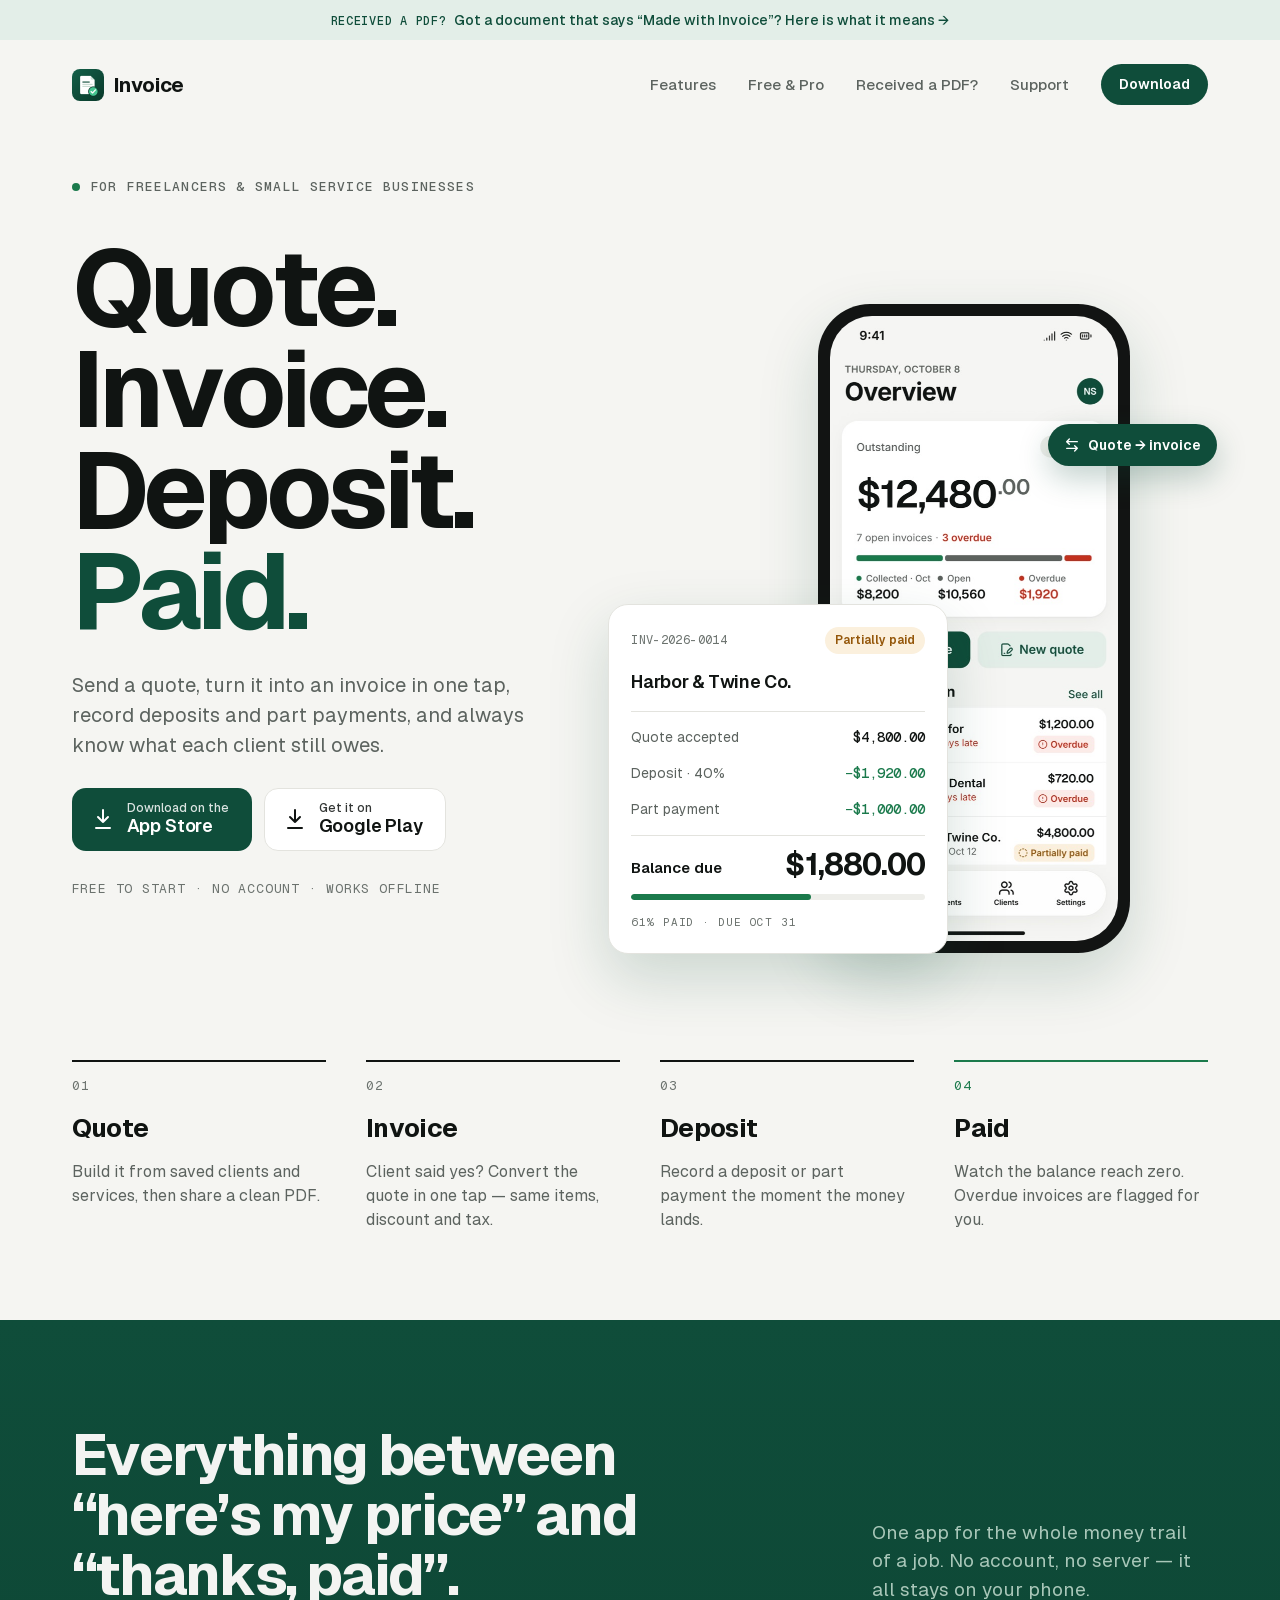
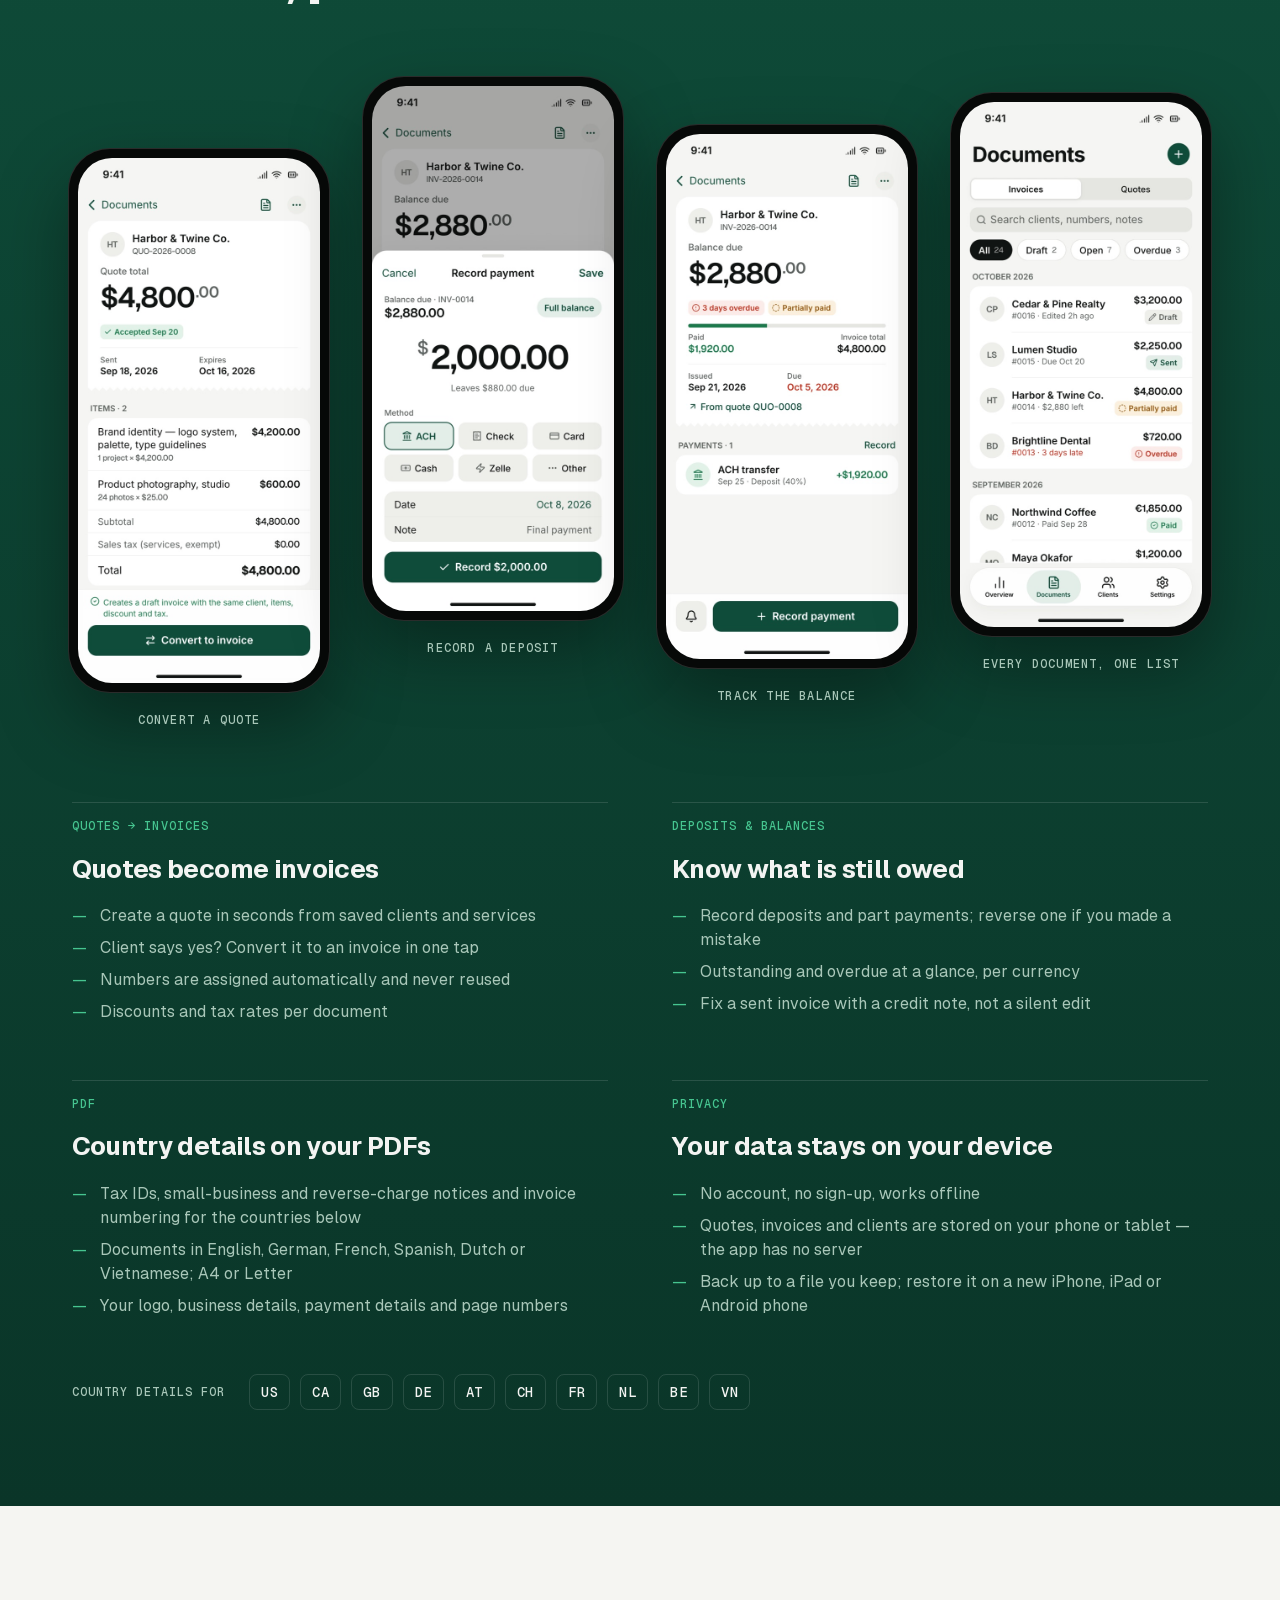
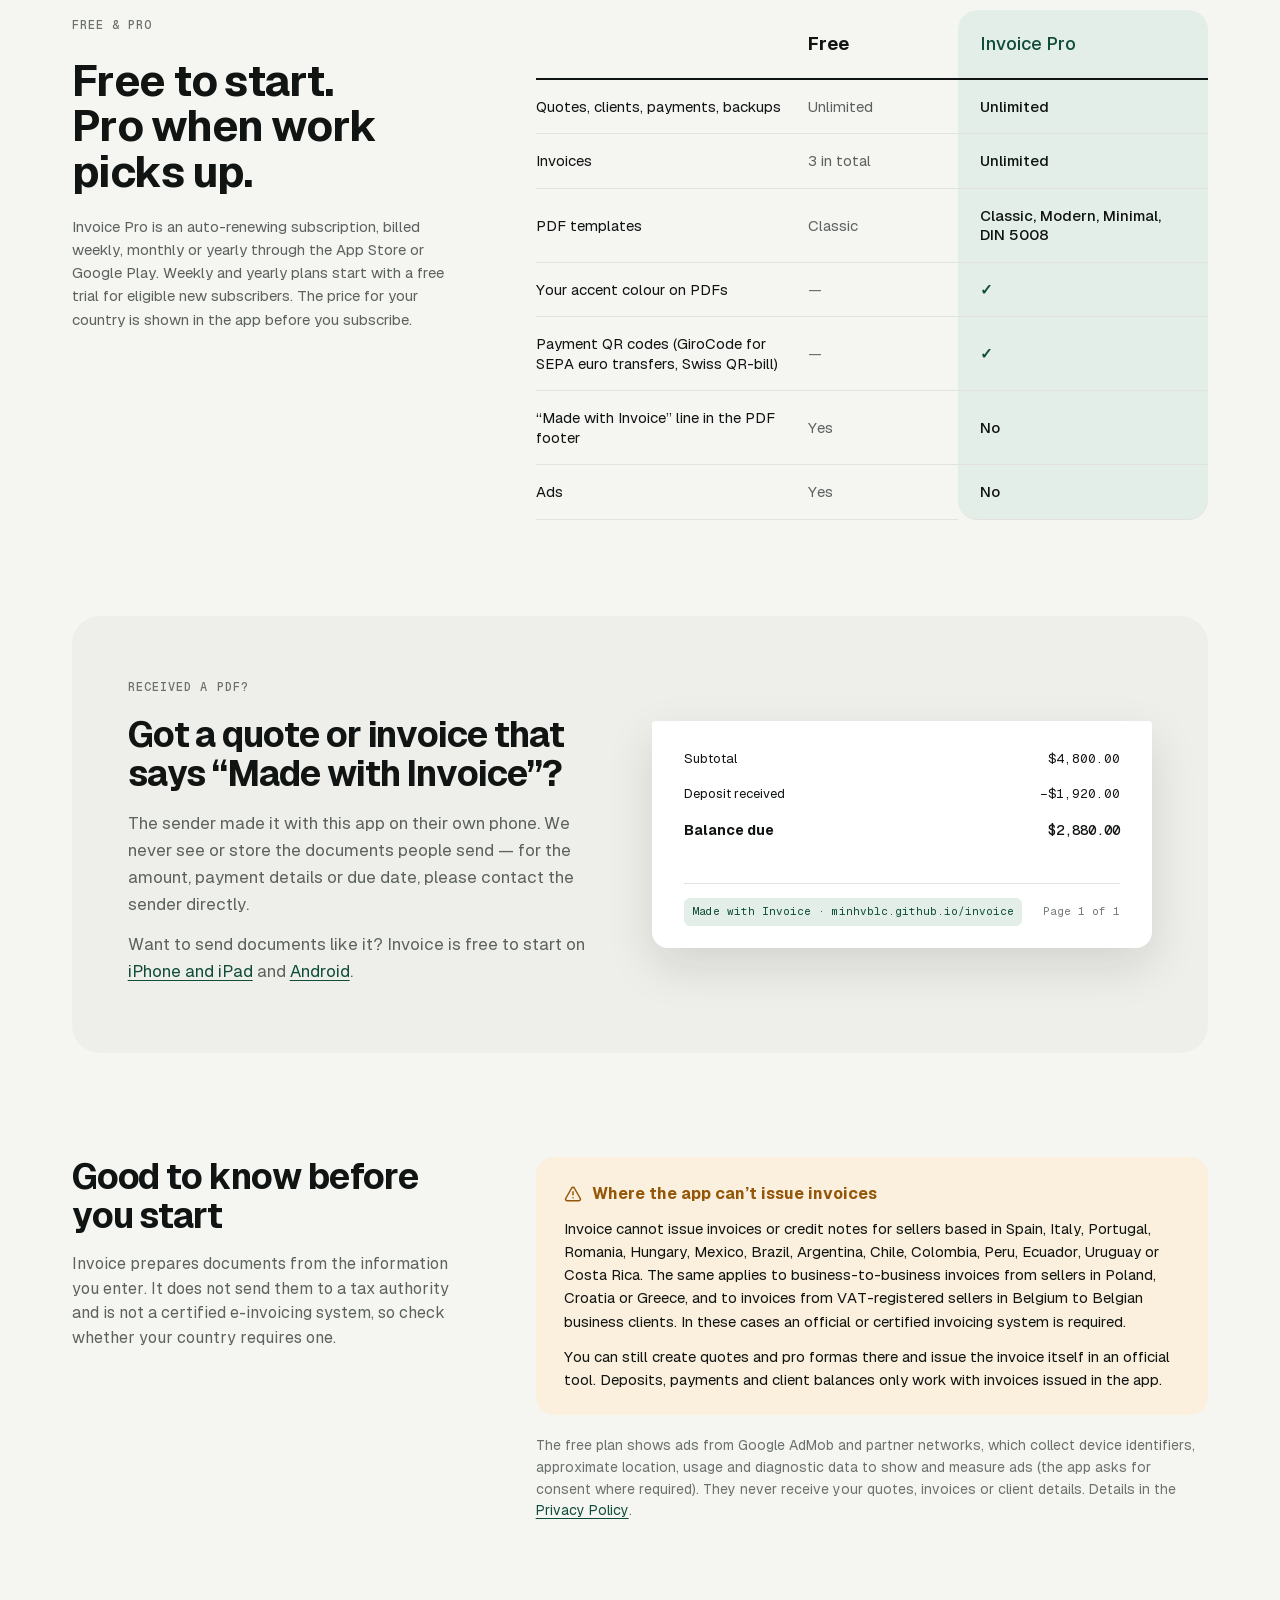
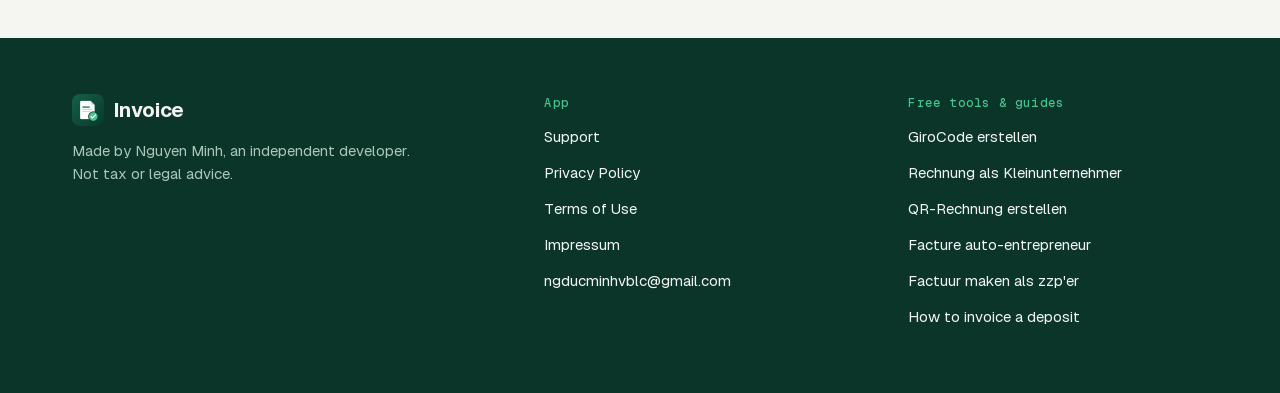
==== commit 74b8f8e7: "docs: add the Dutch zzp, Swiss QR-bill and English deposit invoice guides Mirrors invoice/docs: thre" ====
--- a/invoice/index.html
+++ b/invoice/index.html
@@ -188,7 +188,10 @@
       <li><a href="mailto:ngducminhvblc@gmail.com">ngducminhvblc@gmail.com</a></li></ul></div>
     <div><h2>Free tools &amp; guides</h2><ul><li><a href="de/girocode-erstellen.html" hreflang="de">GiroCode erstellen</a></li>
       <li><a href="de/kleinunternehmer-rechnung.html" hreflang="de">Rechnung als Kleinunternehmer</a></li>
-      <li><a href="fr/facture-auto-entrepreneur.html" hreflang="fr">Facture auto-entrepreneur</a></li></ul></div>
+      <li><a href="ch/qr-rechnung.html" hreflang="de-CH">QR-Rechnung erstellen</a></li>
+      <li><a href="fr/facture-auto-entrepreneur.html" hreflang="fr">Facture auto-entrepreneur</a></li>
+      <li><a href="nl/factuur-zzp.html" hreflang="nl">Factuur maken als zzp'er</a></li>
+      <li><a href="en/deposit-invoice.html" hreflang="en">How to invoice a deposit</a></li></ul></div>
   </div>
 </div>
 </footer>
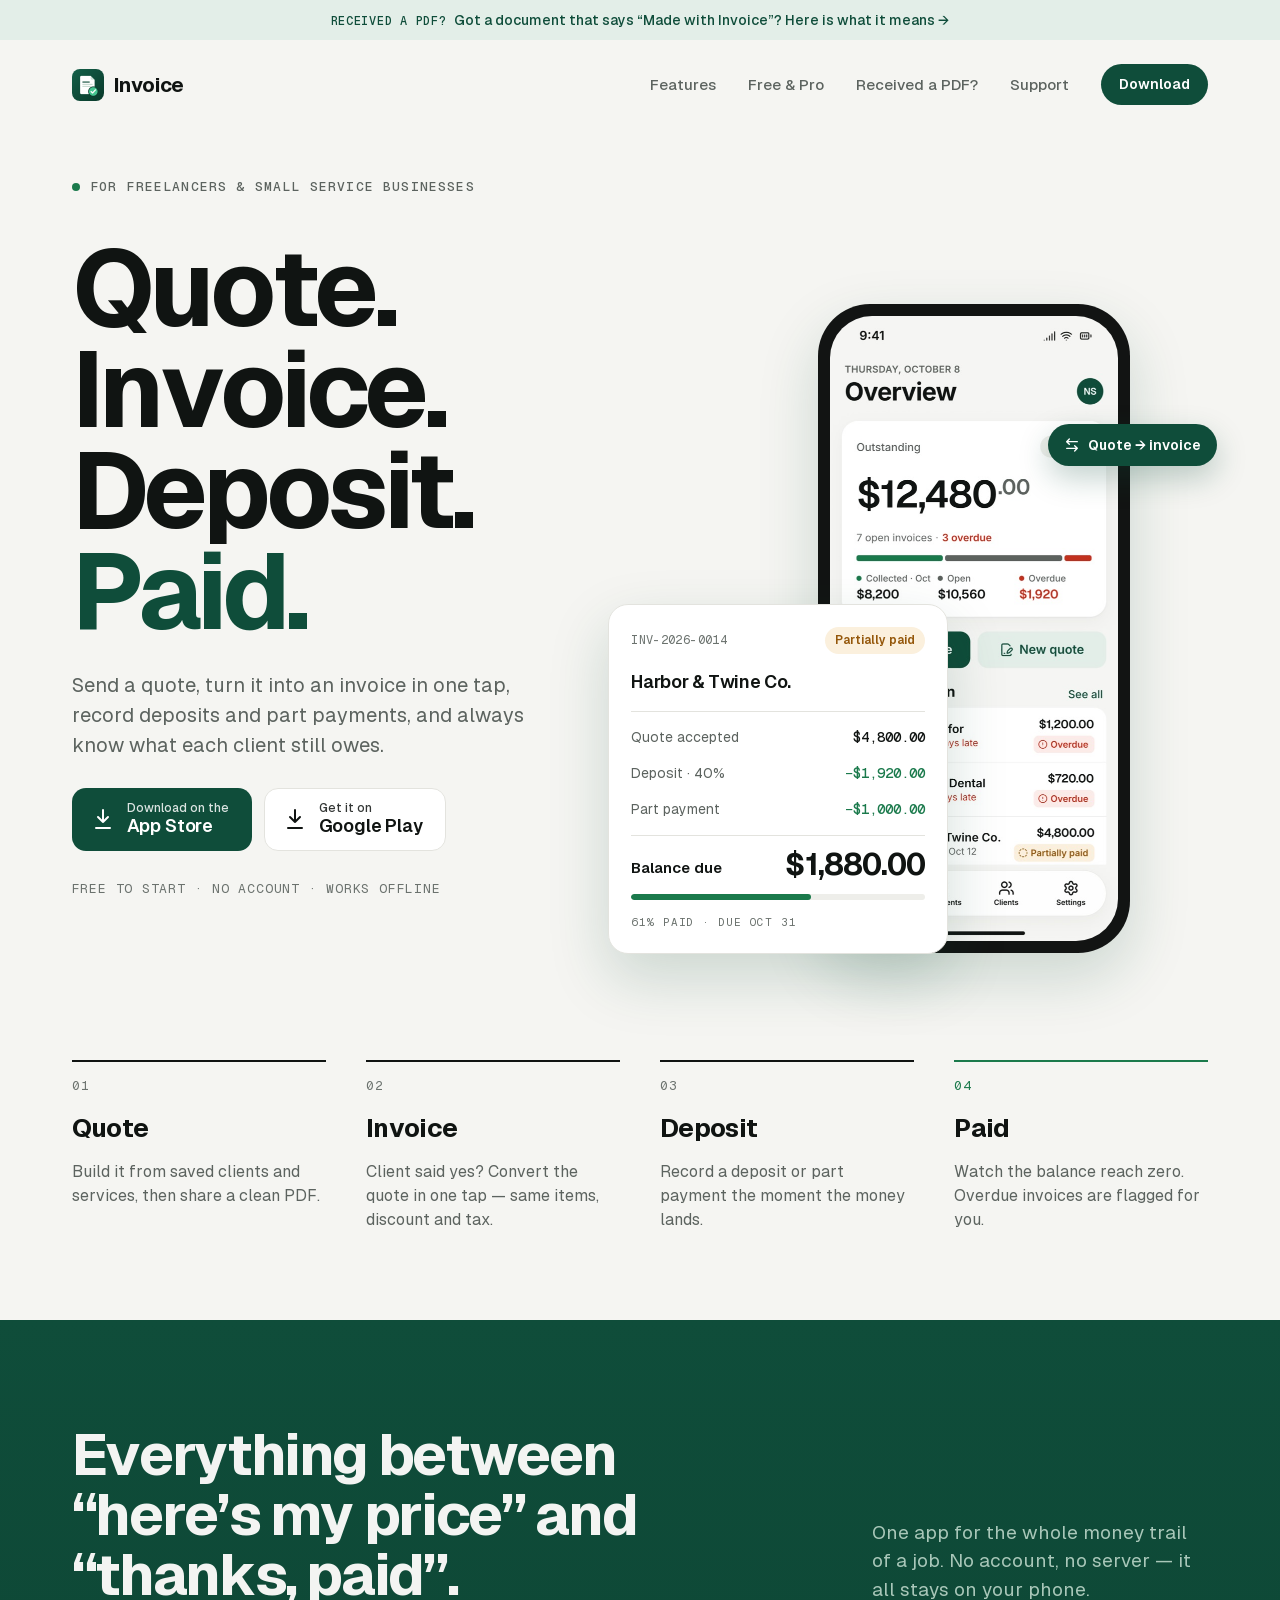
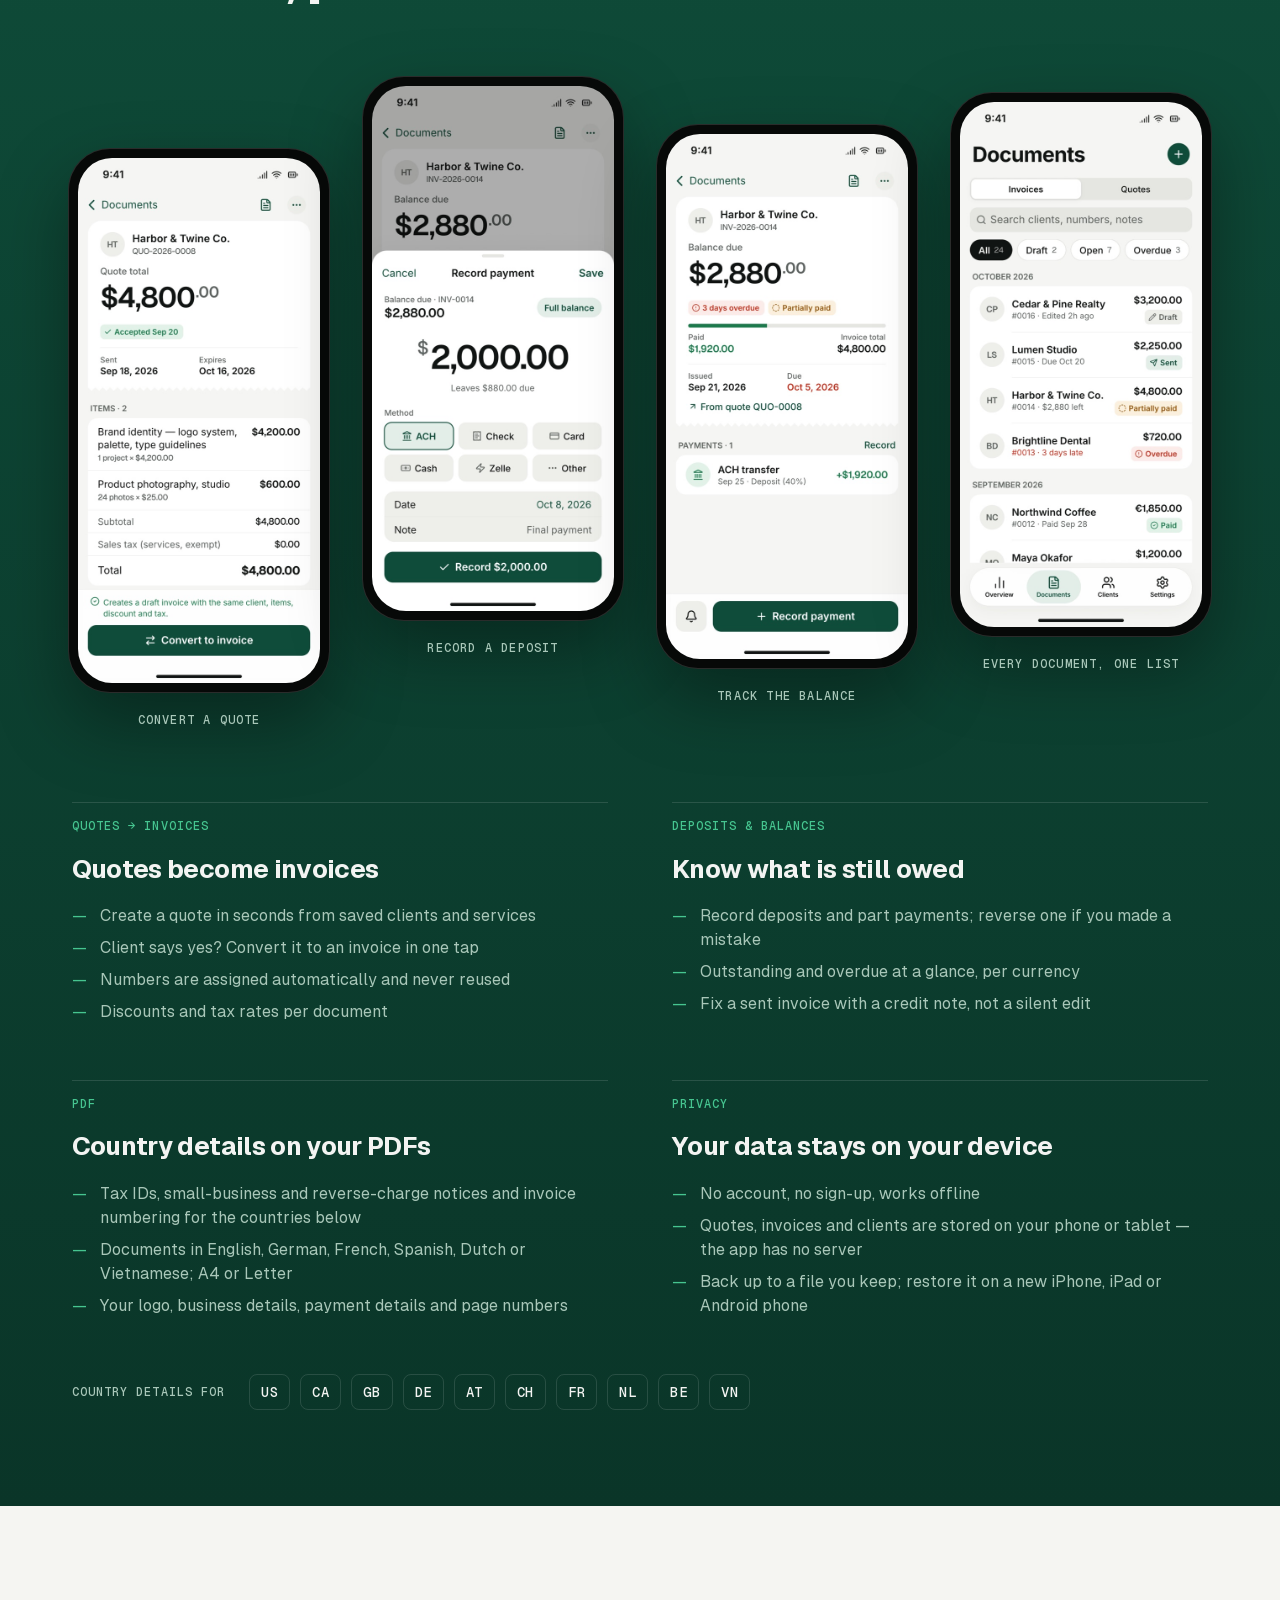
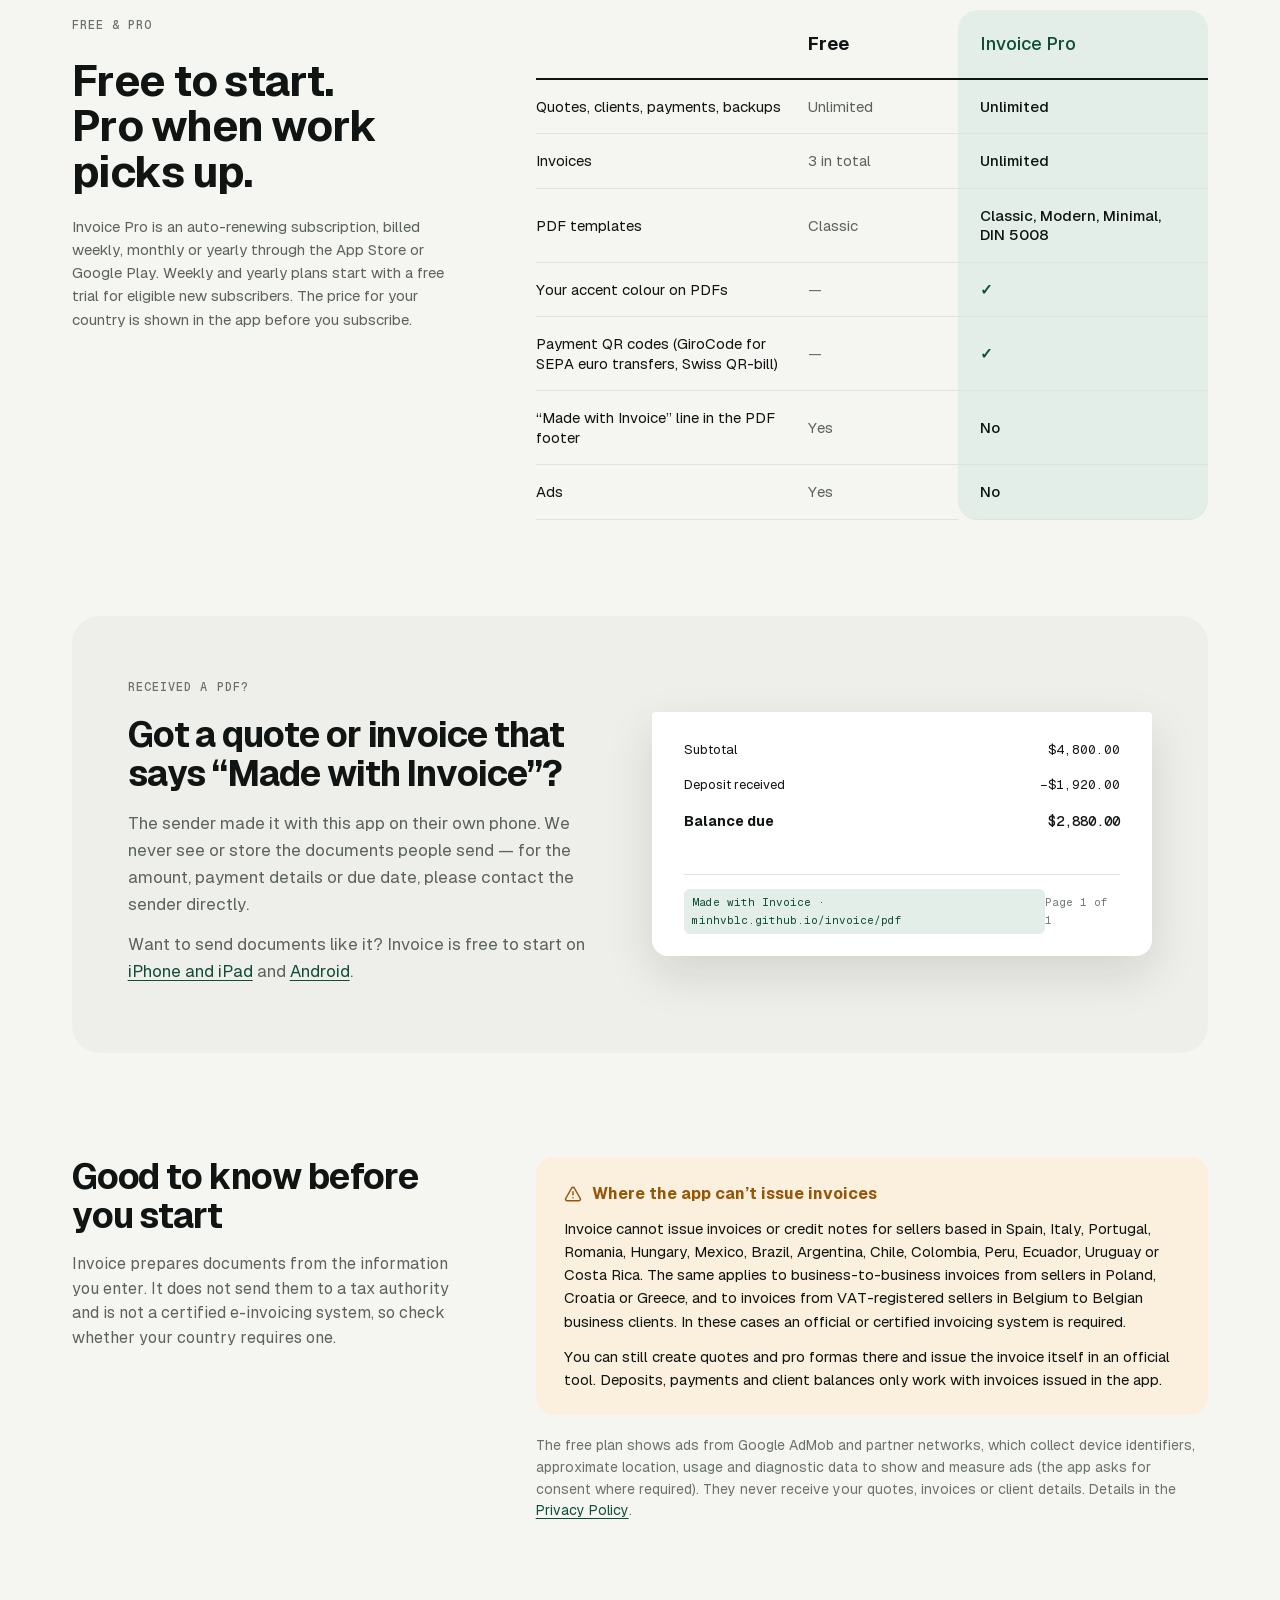
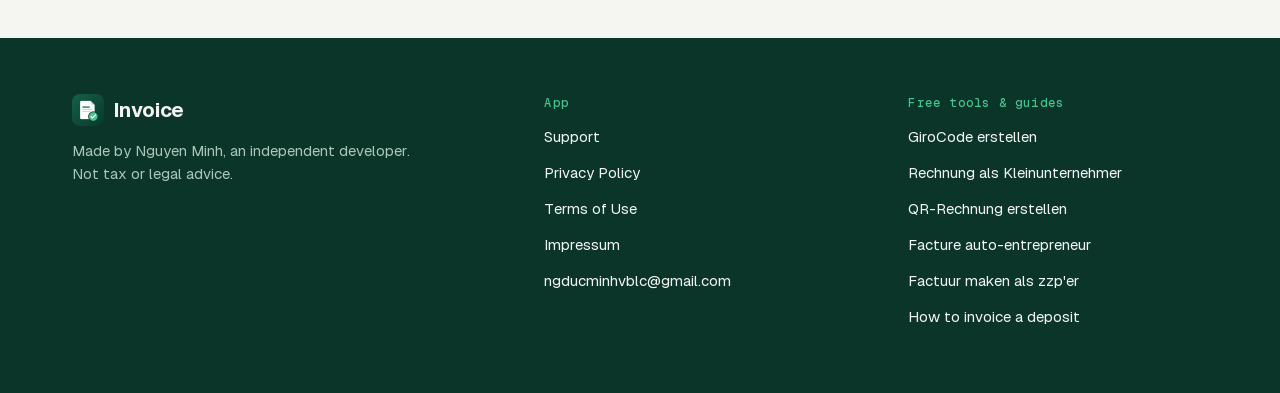
==== commit 2dab467f: "feat: attribute store installs by channel and add the /invoice/pdf footer page" ====
--- a/invoice/index.html
+++ b/invoice/index.html
@@ -148,11 +148,11 @@
       <p>Want to send documents like it? Invoice is free to start on <a data-store="ios" href="https://apps.apple.com/app/apple-store/id6825215204?mt=8&amp;ct=landing">iPhone and iPad</a>
         and <a data-store="android" href="https://play.google.com/store/apps/details?id=com.minh.invoice&amp;referrer=utm_source%3Dlanding%26utm_medium%3Dweb%26utm_campaign%3Dlanding">Android</a>.</p>
     </div>
-    <div class="pdf-frag" aria-label="The bottom of a free-plan PDF: totals, then the footer line “Made with Invoice · minhvblc.github.io/invoice”">
+    <div class="pdf-frag" aria-label="The bottom of a free-plan PDF: totals, then the footer line “Made with Invoice · minhvblc.github.io/invoice/pdf”">
       <div class="r"><span>Subtotal</span><b>$4,800.00</b></div>
       <div class="r"><span>Deposit received</span><b>−$1,920.00</b></div>
       <div class="r total"><span>Balance due</span><b>$2,880.00</b></div>
-      <div class="foot"><mark>Made with Invoice · minhvblc.github.io/invoice</mark><span>Page 1 of 1</span></div>
+      <div class="foot"><mark>Made with Invoice · minhvblc.github.io/invoice/pdf</mark><span>Page 1 of 1</span></div>
     </div>
   </div>
 </section>
